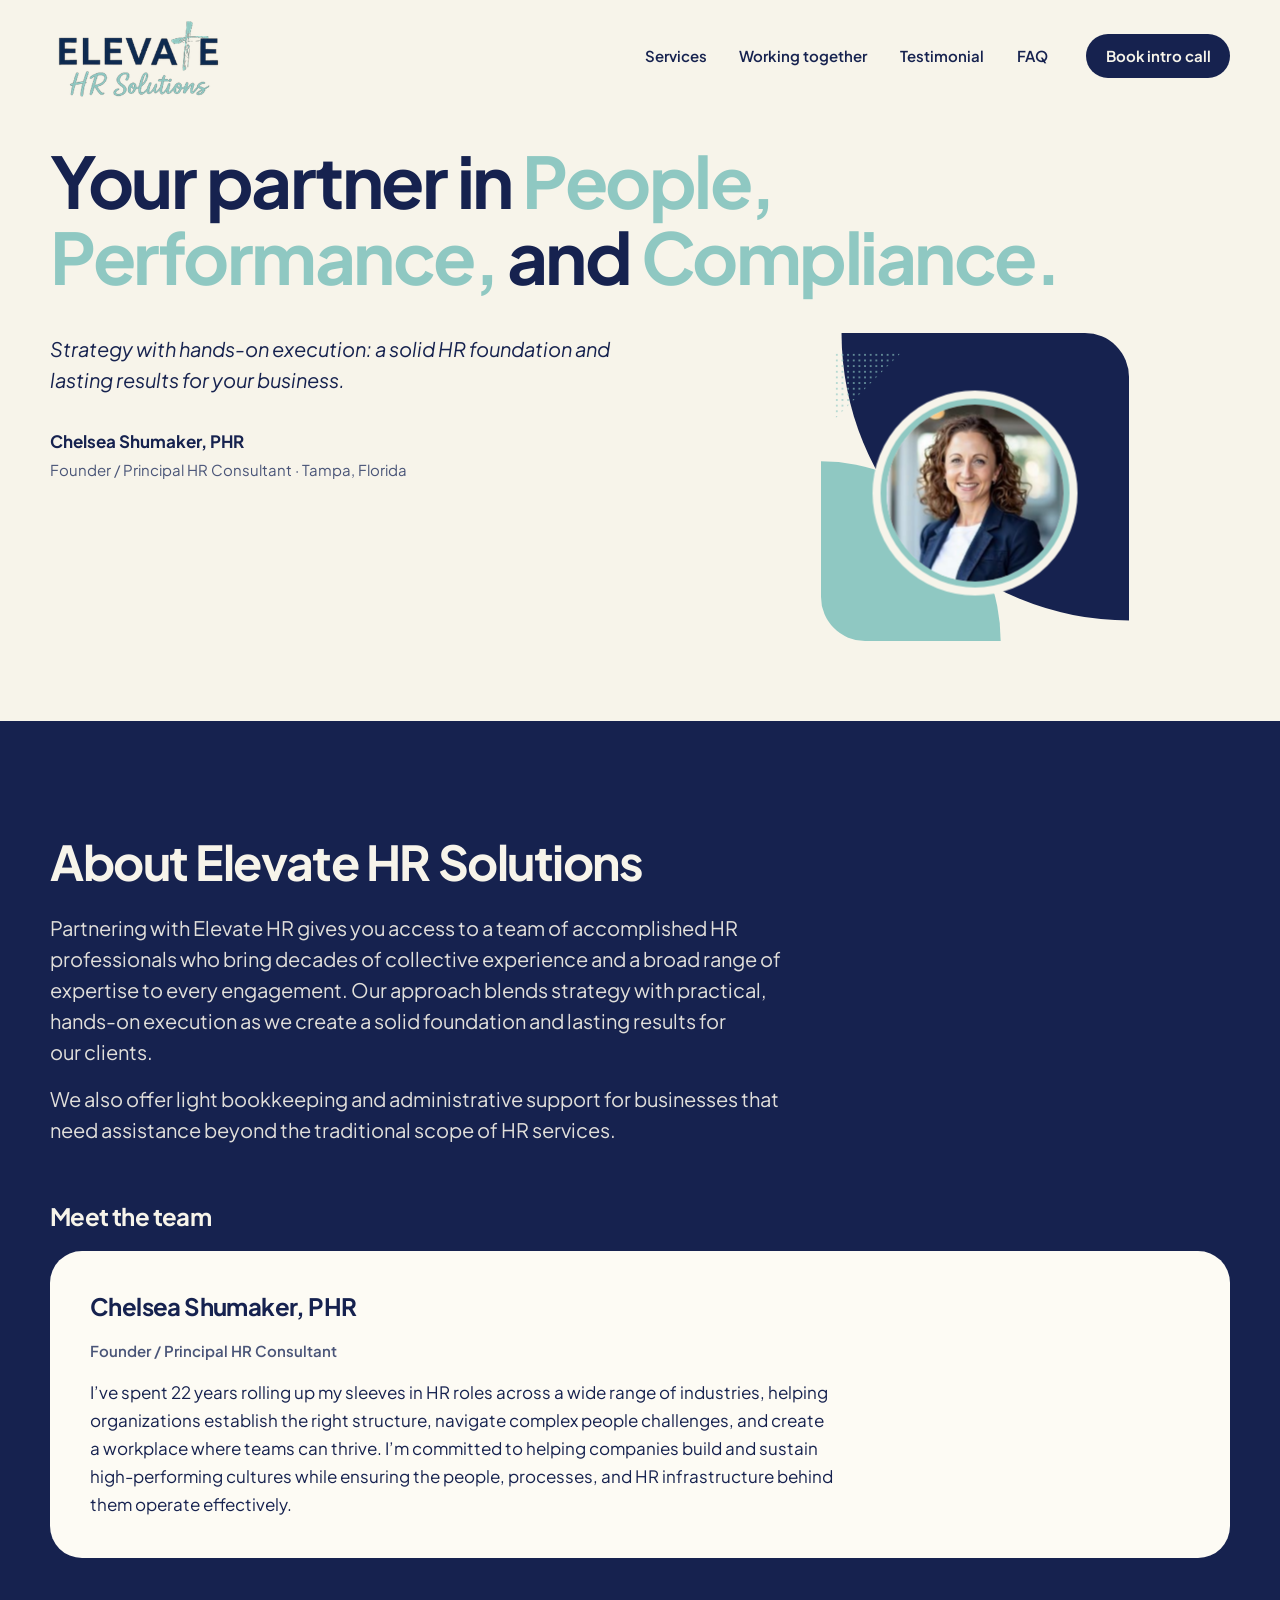
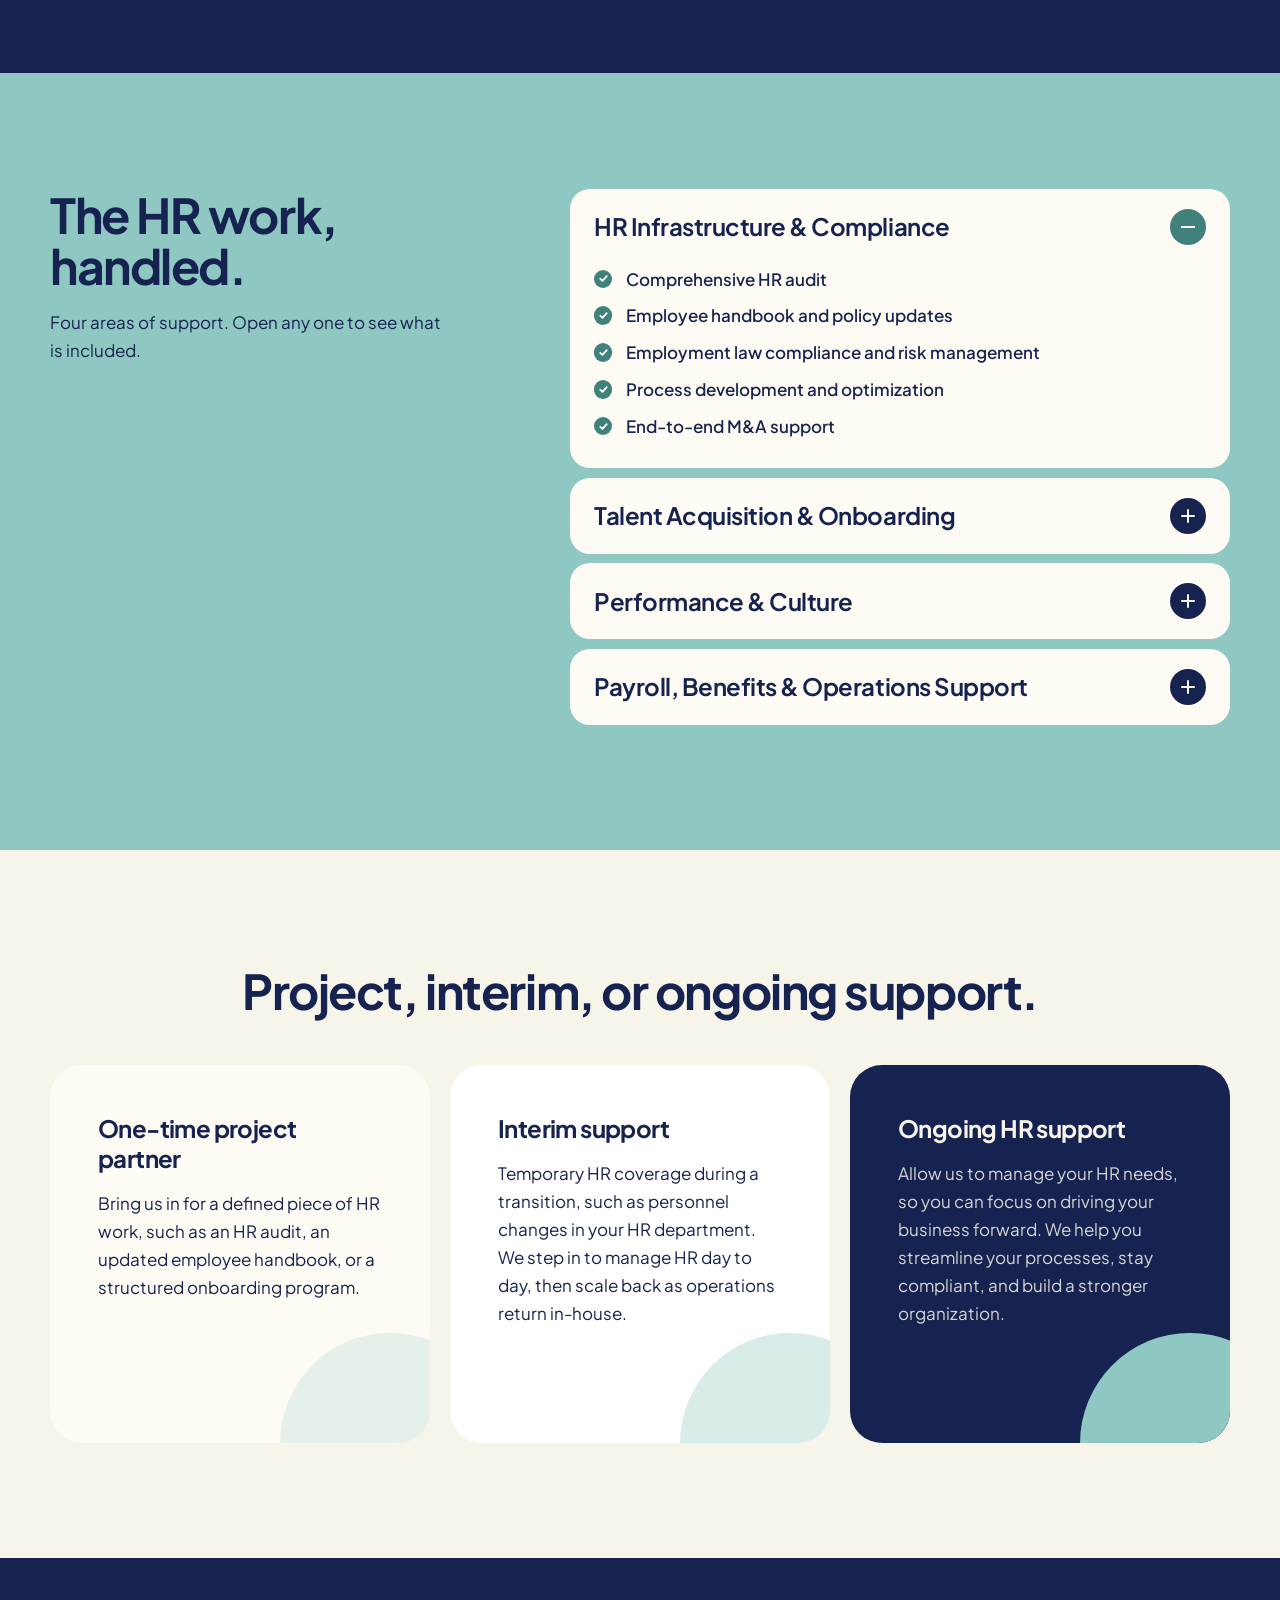
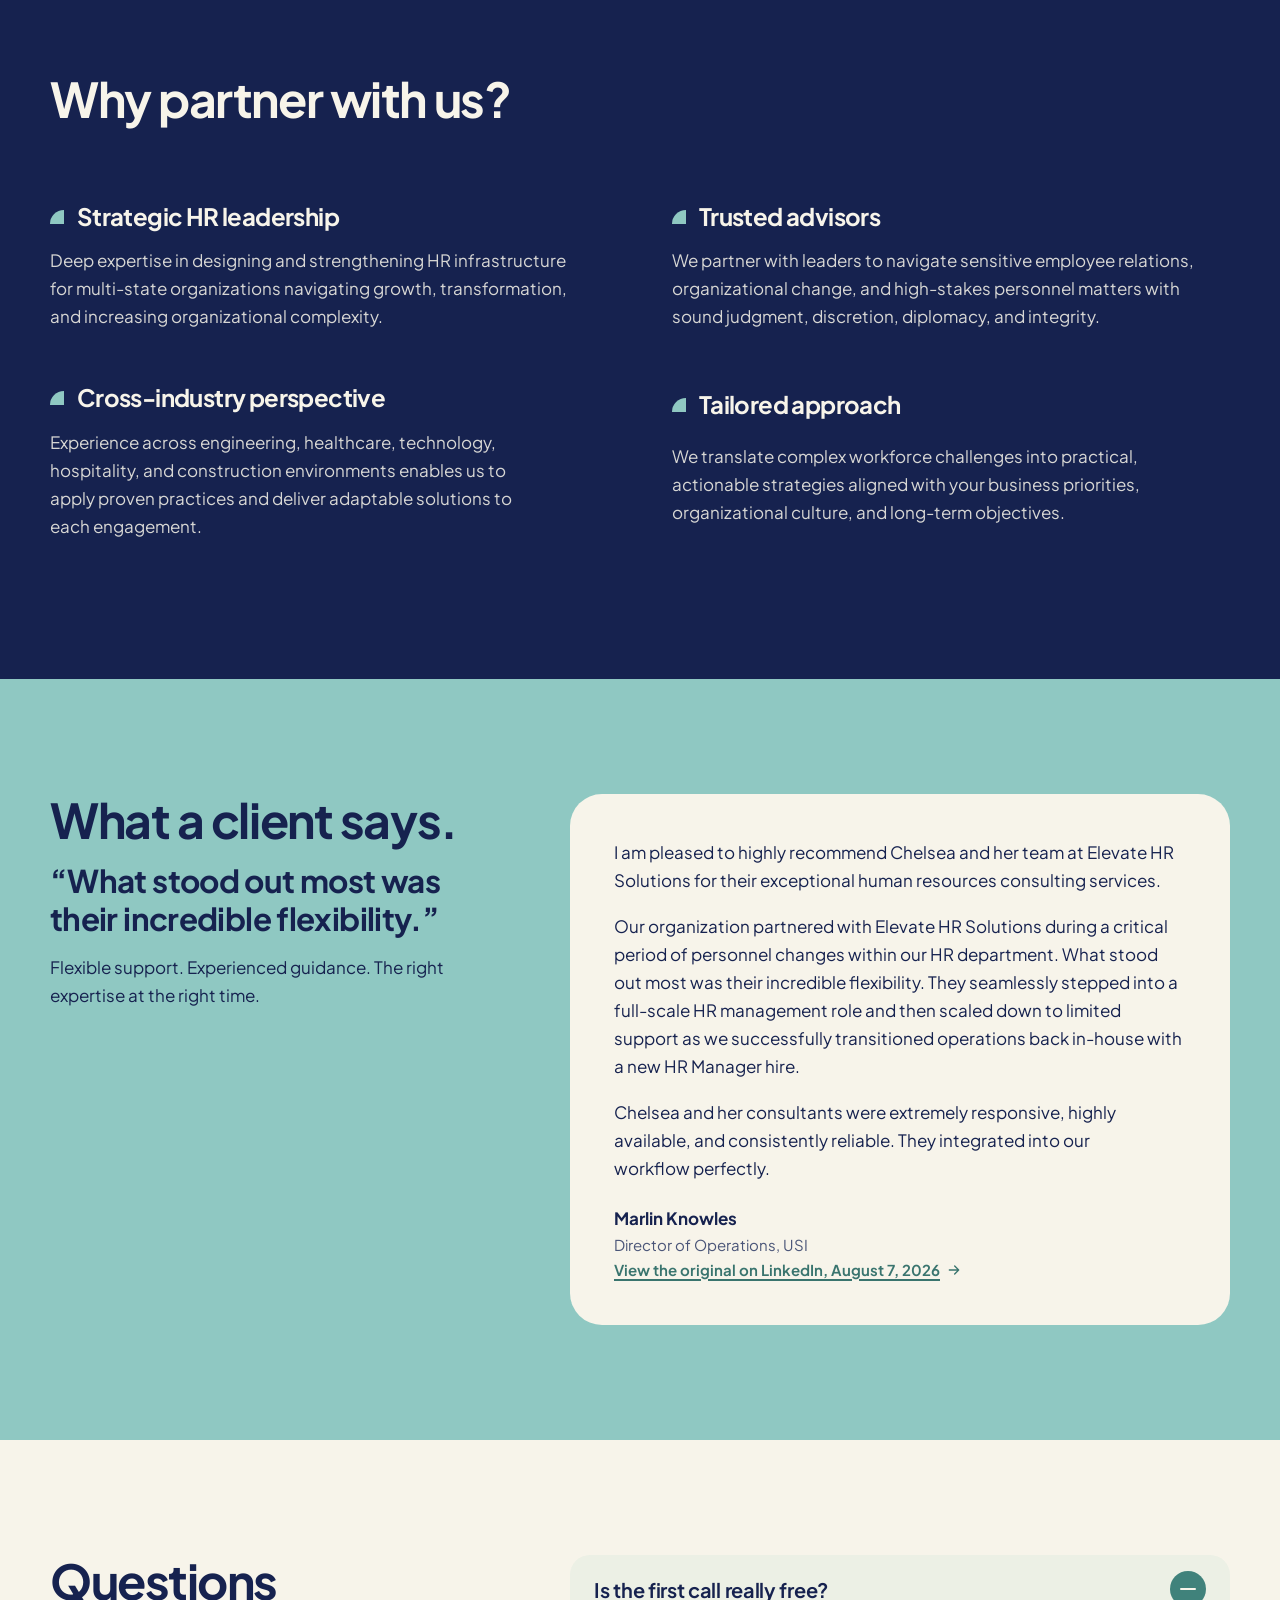
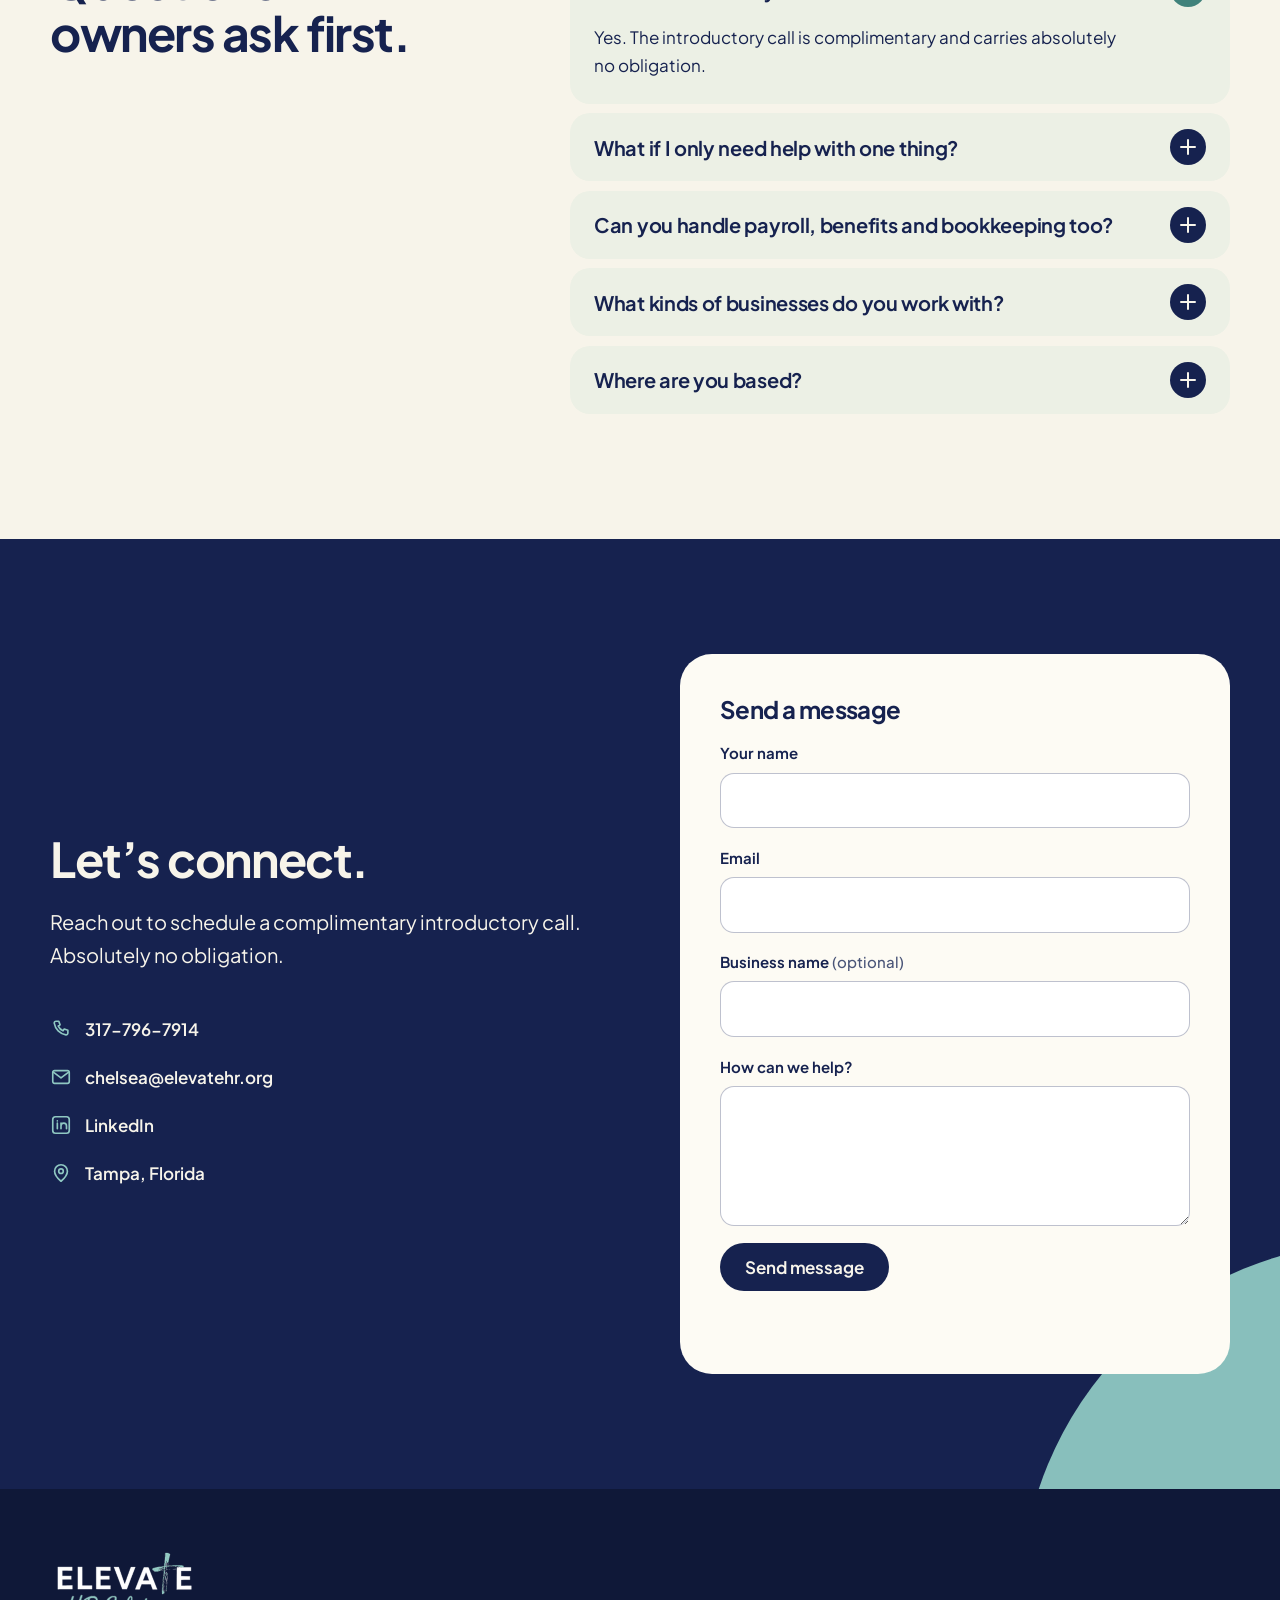
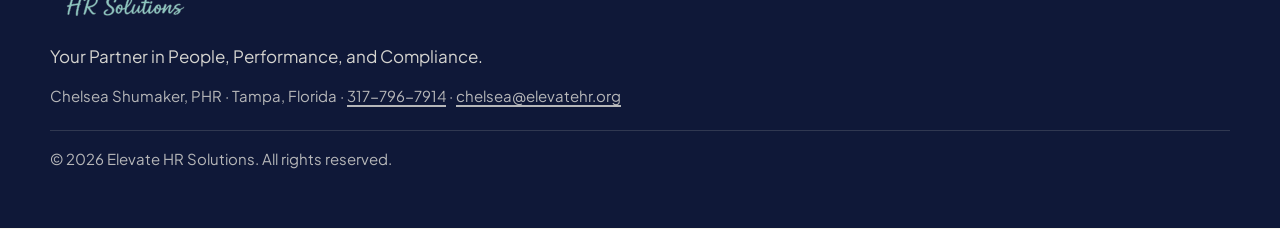
==== index.html @ c93806bd "Section backgrounds follow cream, navy, logo green; Testimonial link back in menu Co-Authored-By: Cl" ====
<!doctype html>
<html lang="en">
<head>
<meta charset="utf-8">
<meta name="viewport" content="width=device-width, initial-scale=1, viewport-fit=cover">
<title>Elevate HR Solutions | HR Consulting in Tampa, Florida</title>
<meta name="description" content="Elevate HR Solutions is the HR consultancy founded by Chelsea Shumaker, PHR: HR compliance, hiring and onboarding, performance and culture, and payroll and benefits support. Book a free intro call.">
<meta name="robots" content="noindex, nofollow">
<meta name="theme-color" content="#F7F4EA">
<link rel="canonical" href="https://tehchaoz.github.io/elevate-hr-solutions/">
<meta property="og:type" content="website">
<meta property="og:url" content="https://tehchaoz.github.io/elevate-hr-solutions/">
<meta property="og:site_name" content="Elevate HR Solutions">
<meta property="og:title" content="Elevate HR Solutions | Your Partner in People, Performance, and Compliance">
<meta property="og:description" content="Hands-on HR consulting from Chelsea Shumaker, PHR, and the Elevate HR team. Book a free, no-obligation intro call.">
<meta property="og:image" content="https://tehchaoz.github.io/elevate-hr-solutions/assets/og-image.png">
<meta name="twitter:card" content="summary_large_image">
<meta name="twitter:title" content="Elevate HR Solutions | Your Partner in People, Performance, and Compliance">
<meta name="twitter:description" content="Hands-on HR consulting from Chelsea Shumaker, PHR, and the Elevate HR team. Book a free, no-obligation intro call.">
<meta name="twitter:image" content="https://tehchaoz.github.io/elevate-hr-solutions/assets/og-image.png">
<link rel="icon" href="assets/favicon.svg" type="image/svg+xml">
<link rel="icon" href="assets/icon-192.png" type="image/png" sizes="192x192">
<link rel="apple-touch-icon" href="assets/apple-touch-icon.png">
<link rel="preload" href="assets/fonts/plus-jakarta-sans.woff2" as="font" type="font/woff2" crossorigin>
<link rel="preload" href="assets/fonts/plus-jakarta-sans-italic.woff2" as="font" type="font/woff2" crossorigin>
<script>document.documentElement.classList.add("js")</script>
<link rel="stylesheet" href="css/styles.css">
<noscript><style>.svc-panel{grid-template-rows:1fr}.svc-inner{opacity:1;padding-bottom:1.75rem}.svc button i{display:none}</style></noscript>
<script type="application/ld+json">
{
  "@context": "https://schema.org",
  "@type": "ProfessionalService",
  "name": "Elevate HR Solutions",
  "description": "HR consulting: HR infrastructure and compliance, talent acquisition and onboarding, performance and culture, and payroll, benefits and operations support.",
  "url": "https://tehchaoz.github.io/elevate-hr-solutions/",
  "telephone": "+1-317-796-7914",
  "email": "chelsea@elevatehr.org",
  "image": "https://tehchaoz.github.io/elevate-hr-solutions/assets/chelsea-headshot.jpg",
  "address": { "@type": "PostalAddress", "addressLocality": "Tampa", "addressRegion": "FL", "addressCountry": "US" },
  "founder": { "@type": "Person", "name": "Chelsea Shumaker", "jobTitle": "Founder / Principal HR Consultant", "honorificSuffix": "PHR" },
  "sameAs": ["https://www.linkedin.com/company/elevate-hrsolutions"]
}
</script>
</head>
<body>
<a class="skip" href="#main">Skip to content</a>

<header class="nav" id="nav">
  <div class="nav-inner">
    <a class="nav-logo" href="#top" aria-label="Elevate HR Solutions, home">
      <img src="assets/logo.png" width="300" height="148" alt="Elevate HR Solutions">
    </a>
    <nav class="nav-links" aria-label="Primary">
      <a href="#services">Services</a>
      <a href="#working-together">Working together</a>
      <a href="#testimonial">Testimonial</a>
      <a href="#faq">FAQ</a>
    </nav>
    <div class="nav-actions">
      <a class="btn btn-small" href="#contact" data-book>Book intro call</a>
      <button class="nav-toggle" id="navToggle" aria-expanded="false" aria-controls="navSheet" aria-label="Menu">
        <span></span><span></span>
      </button>
    </div>
  </div>
  <div class="nav-sheet" id="navSheet" hidden>
    <a href="#services">Services</a>
    <a href="#working-together">Working together</a>
    <a href="#testimonial">Testimonial</a>
    <a href="#faq">FAQ</a>
    <a href="#contact" data-book>Book intro call</a>
  </div>
</header>

<main id="main">

<!-- HERO -->
<section class="hero" id="top" data-sec="hero">
  <div class="wrap hero-grid">
    <h1 class="h-display">
      <span class="line"><span class="w">Your</span> <span class="w">partner</span> <span class="w">in</span> <span class="w tl">People,</span></span>
      <span class="line"><span class="w tl">Performance,</span> <span class="w">and</span> <span class="w tl">Compliance.</span></span>
    </h1>

    <div class="hero-copy">
      <p class="lede">Strategy with hands-on execution: a solid HR foundation and lasting results for your business.</p>
      <p class="hero-sig">
        <strong>Chelsea Shumaker, PHR</strong>
        <span>Founder / Principal HR Consultant · Tampa, Florida</span>
      </p>
    </div>

    <div class="hero-visual">
      <svg class="shape shape-navy" viewBox="0 0 600 600" aria-hidden="true"><path d="M600 0v560A560 560 0 0 1 40 0Z"/></svg>
      <svg class="shape shape-teal" viewBox="0 0 600 600" aria-hidden="true"><path d="M0 600V250a350 350 0 0 1 350 350Z"/></svg>
      <svg class="shape shape-dots" viewBox="0 0 120 120" aria-hidden="true">
        <defs><pattern id="dp" width="10" height="10" patternUnits="userSpaceOnUse"><circle cx="5" cy="5" r="1.6"/></pattern></defs>
        <path d="M0 0h120L0 120Z" fill="url(#dp)"/>
      </svg>
      <div class="portrait">
        <img src="assets/chelsea-headshot.jpg" width="281" height="281" alt="Portrait of Chelsea Shumaker, founder of Elevate HR Solutions" fetchpriority="high">
      </div>
    </div>
  </div>
</section>

<!-- ABOUT US -->
<section class="section section-navy" id="about" aria-labelledby="about-h" data-sec="about-intro">
  <div class="wrap">
    <h2 class="h-section" id="about-h" data-reveal>About Elevate HR Solutions</h2>
    <div class="about-intro" data-reveal>
      <p>Partnering with Elevate HR gives you access to a team of accomplished HR professionals who bring decades of collective experience and a broad range of expertise to every engagement. Our approach blends strategy with practical, hands-on execution as we create a solid foundation and lasting results for our clients.</p>
      <p>We also offer light bookkeeping and administrative support for businesses that need assistance beyond the traditional scope of HR services.</p>
    </div>
    <h3 class="about-team-h" data-reveal>Meet the team</h3>
    <div class="team" data-reveal>
      <article class="member member-lead">
        <div class="member-body">
          <h3>Chelsea Shumaker, PHR</h3>
          <p class="member-role">Founder / Principal HR Consultant</p>
          <p>I&rsquo;ve spent 22 years rolling up my sleeves in HR roles across a wide range of industries, helping organizations establish the right structure, navigate complex people challenges, and create a workplace where teams can thrive. I&rsquo;m committed to helping companies build and sustain high-performing cultures while ensuring the people, processes, and HR infrastructure behind them operate effectively.</p>
        </div>
      </article>
    </div>
  </div>
</section>

<!-- SERVICES -->
<section class="section section-green" id="services" data-sec="services">
  <div class="wrap split">
    <div class="split-head" data-reveal>
      <h2 class="h-section">The HR work, handled.</h2>
      <p class="muted">Four areas of support. Open any one to see what is included.</p>
    </div>
    <div class="svc-list" data-reveal>
      <div class="svc is-open">
        <h3><button type="button" aria-expanded="true" aria-controls="svc1" id="svc1-btn"><span>HR Infrastructure &amp; Compliance</span><i aria-hidden="true"></i></button></h3>
        <div class="svc-panel" id="svc1" role="region" aria-labelledby="svc1-btn"><div class="svc-inner">
          <ul class="checks">
            <li>Comprehensive HR audit</li>
            <li>Employee handbook and policy updates</li>
            <li>Employment law compliance and risk management</li>
            <li>Process development and optimization</li>
            <li>End-to-end M&amp;A support</li>
          </ul>
        </div></div>
      </div>
      <div class="svc">
        <h3><button type="button" aria-expanded="false" aria-controls="svc2" id="svc2-btn"><span>Talent Acquisition &amp; Onboarding</span><i aria-hidden="true"></i></button></h3>
        <div class="svc-panel" id="svc2" role="region" aria-labelledby="svc2-btn"><div class="svc-inner">
          <ul class="checks">
            <li>Customized hiring strategies and recruiting support</li>
            <li>New hire orientation</li>
            <li>Onboarding program development</li>
          </ul>
        </div></div>
      </div>
      <div class="svc">
        <h3><button type="button" aria-expanded="false" aria-controls="svc3" id="svc3-btn"><span>Performance &amp; Culture</span><i aria-hidden="true"></i></button></h3>
        <div class="svc-panel" id="svc3" role="region" aria-labelledby="svc3-btn"><div class="svc-inner">
          <ul class="checks">
            <li>Employee engagement and retention strategies</li>
            <li>Team-building initiatives</li>
            <li>Behavioral assessments</li>
            <li>Performance management systems</li>
            <li>Coaching and leadership development</li>
            <li>Workforce planning and organizational design</li>
            <li>Customized training programs</li>
          </ul>
        </div></div>
      </div>
      <div class="svc">
        <h3><button type="button" aria-expanded="false" aria-controls="svc4" id="svc4-btn"><span>Payroll, Benefits &amp; Operations Support</span><i aria-hidden="true"></i></button></h3>
        <div class="svc-panel" id="svc4" role="region" aria-labelledby="svc4-btn"><div class="svc-inner">
          <ul class="checks">
            <li>Payroll and benefits administration</li>
            <li>Total compensation strategies</li>
            <li>Bookkeeping and administrative support</li>
          </ul>
        </div></div>
      </div>
    </div>
  </div>
</section>

<!-- WORKING TOGETHER -->
<section class="section" id="working-together" data-sec="working">
  <div class="wrap">
    <h2 class="h-section center" data-reveal>Project, interim, or ongoing support.</h2>
    <div class="modes">
      <article class="mode mode-project" data-reveal>
        <h3>One-time project partner</h3>
        <p>Bring us in for a defined piece of HR work, such as an HR audit, an updated employee handbook, or a structured onboarding program.</p>
      </article>
      <article class="mode mode-interim" data-reveal>
        <h3>Interim support</h3>
        <p>Temporary HR coverage during a transition, such as personnel changes in your HR department. We step in to manage HR day to day, then scale back as operations return in-house.</p>
      </article>
      <article class="mode mode-ongoing" data-reveal>
        <h3>Ongoing HR support</h3>
        <p>Allow us to manage your HR needs, so you can focus on driving your business forward. We help you streamline your processes, stay compliant, and build a stronger organization.</p>
      </article>
    </div>
  </div>
</section>

<!-- WHY -->
<section class="section section-navy" id="why" data-sec="why">
  <div class="wrap">
    <h2 class="h-section" data-reveal>Why partner with us?</h2>
    <dl class="why">
      <div data-reveal>
        <dt>Strategic HR leadership</dt>
        <dd>Deep expertise in designing and strengthening HR infrastructure for multi-state organizations navigating growth, transformation, and increasing organizational complexity.</dd>
      </div>
      <div data-reveal>
        <dt>Trusted advisors</dt>
        <dd>We partner with leaders to navigate sensitive employee relations, organizational change, and high-stakes personnel matters with sound judgment, discretion, diplomacy, and integrity.</dd>
      </div>
      <div data-reveal>
        <dt>Cross-industry perspective</dt>
        <dd>Experience across engineering, healthcare, technology, hospitality, and construction environments enables us to apply proven practices and deliver adaptable solutions to each engagement.</dd>
      </div>
      <div data-reveal>
        <dt>Tailored approach</dt>
        <dd>We translate complex workforce challenges into practical, actionable strategies aligned with your business priorities, organizational culture, and long-term objectives.</dd>
      </div>
    </dl>
  </div>
</section>

<!-- CLIENT TESTIMONIAL -->
<section class="section section-green testimonial" id="testimonial" aria-labelledby="testi-h" data-sec="testimonial">
  <div class="wrap split">
    <div class="split-head" data-reveal>
      <h2 class="h-section" id="testi-h">What a client says.</h2>
      <p class="pull" id="testi-pull">&ldquo;What stood out most was their incredible flexibility.&rdquo;</p>
      <p class="muted">Flexible support. Experienced guidance. The right expertise at the right time.</p>
    </div>
    <div class="testi-list" data-reveal>
    <figure class="testi">
      <blockquote>
        <p>I am pleased to highly recommend Chelsea and her team at Elevate HR Solutions for their exceptional human resources consulting services.</p>
        <p>Our organization partnered with Elevate HR Solutions during a critical period of personnel changes within our HR department. What stood out most was their incredible flexibility. They seamlessly stepped into a full-scale HR management role and then scaled down to limited support as we successfully transitioned operations back in-house with a new HR Manager hire.</p>
        <p>Chelsea and her consultants were extremely responsive, highly available, and consistently reliable. They integrated into our workflow perfectly.</p>
      </blockquote>
      <figcaption>
        <strong>Marlin Knowles</strong>
        <span>Director of Operations, USI</span>
        <a class="testi-link" href="https://www.linkedin.com/posts/elevate-hrsolutions_elevatehrsolutions-hrconsulting-fractionalhr-activity-7496007592385748992-28cl" target="_blank" rel="noopener">View the original on LinkedIn, August 7, 2026 <svg aria-hidden="true" viewBox="0 0 24 24"><path d="M5 12h14m-6-6 6 6-6 6"/></svg><span class="visually-hidden"> (opens in a new tab)</span></a>
      </figcaption>
    </figure>
    </div>
  </div>
</section>

<!-- FAQ -->
<section class="section" id="faq" data-sec="faq">
  <div class="wrap split">
    <div class="split-head" data-reveal>
      <h2 class="h-section">Questions owners ask first.</h2>
    </div>
    <div class="faq" data-reveal>
      <details name="faq" open>
        <summary>Is the first call really free?</summary>
        <p>Yes. The introductory call is complimentary and carries absolutely no obligation.</p>
      </details>
      <details name="faq">
        <summary>What if I only need help with one thing?</summary>
        <p>That works. We can step in as a one-time project partner, such as an HR audit or a handbook update, or stay on as ongoing HR support.</p>
      </details>
      <details name="faq">
        <summary>Can you handle payroll, benefits and bookkeeping too?</summary>
        <p>Yes. Alongside HR, we offer payroll and benefits administration, total compensation strategies, and light bookkeeping and administrative support.</p>
      </details>
      <details name="faq">
        <summary>What kinds of businesses do you work with?</summary>
        <p>Our experience spans engineering, healthcare, hospitality, technology and construction, including multi-state organizations navigating growth, transformation, and increasing organizational complexity.</p>
      </details>
      <details name="faq">
        <summary>Where are you based?</summary>
        <p>Tampa, Florida. You can reach us at 317-796-7914 or chelsea@elevatehr.org.</p>
      </details>
    </div>
  </div>
</section>

<!-- CONTACT -->
<section class="contact" id="contact" data-sec="contact">
  <svg class="contact-curve" viewBox="0 0 600 600" aria-hidden="true"><path d="M600 600V250A350 350 0 0 0 250 600Z"/></svg>
  <div class="wrap contact-grid">
    <div class="contact-copy" data-reveal>
      <h2 class="h-section on-dark">Let&rsquo;s connect.</h2>
      <p class="on-dark-muted">Reach out to schedule a complimentary introductory call. Absolutely no obligation.</p>
      <ul class="contact-list">
        <li><a href="tel:+13177967914"><svg aria-hidden="true" viewBox="0 0 24 24"><path d="M6.6 3.5h3l1.4 4-2 1.3a11 11 0 0 0 5.2 5.2l1.3-2 4 1.4v3a2 2 0 0 1-2.2 2A15.5 15.5 0 0 1 4.6 5.7a2 2 0 0 1 2-2.2Z"/></svg>317-796-7914</a></li>
        <li><a href="mailto:chelsea@elevatehr.org"><svg aria-hidden="true" viewBox="0 0 24 24"><rect x="3" y="5" width="18" height="14" rx="2"/><path d="m4 7 8 6 8-6"/></svg>chelsea@elevatehr.org</a></li>
        <li><a href="https://www.linkedin.com/company/elevate-hrsolutions" target="_blank" rel="noopener"><svg aria-hidden="true" viewBox="0 0 24 24"><rect x="3" y="3" width="18" height="18" rx="3"/><path d="M8 10v6M8 7.5v.01M12 16v-6m0 3a3 3 0 0 1 6 0v3"/></svg>LinkedIn</a></li>
        <li><span class="loc"><svg aria-hidden="true" viewBox="0 0 24 24"><path d="M12 21s7-6 7-11a7 7 0 1 0-14 0c0 5 7 11 7 11Z"/><circle cx="12" cy="10" r="2.5"/></svg>Tampa, Florida</span></li>
      </ul>
    </div>

    <form class="form" id="contact-form" data-reveal>
      <h3>Send a message</h3>
      <div class="field">
        <label for="f-name">Your name</label>
        <input id="f-name" name="name" type="text" autocomplete="name" required pattern=".*\S.*" data-error="err-name">
        <div class="err" id="err-name"><span role="img" aria-label="Error">&#9888;</span> Please enter your name.</div>
      </div>
      <div class="field">
        <label for="f-email">Email</label>
        <input id="f-email" name="email" type="email" autocomplete="email" required pattern="[^\s@]+@[^\s@]+\.[^\s@]+" data-error="err-email">
        <div class="err" id="err-email"><span role="img" aria-label="Error">&#9888;</span> Please enter an email like name@company.com.</div>
      </div>
      <div class="field">
        <label for="f-company">Business name <small>(optional)</small></label>
        <input id="f-company" name="company" type="text" autocomplete="organization">
      </div>
      <div class="field">
        <label for="f-msg">How can we help?</label>
        <textarea id="f-msg" name="message" rows="4" required data-error="err-msg"></textarea>
        <div class="err" id="err-msg"><span role="img" aria-label="Error">&#9888;</span> Please tell us how we can help.</div>
      </div>
      <button class="btn btn-primary" type="submit">Send message</button>
      <p class="form-status" id="formStatus" role="status" aria-live="polite"></p>
    </form>
  </div>
</section>

</main>

<footer class="footer" data-sec="footer">
  <div class="wrap footer-grid">
    <img src="assets/logo-light.png" width="300" height="148" alt="Elevate HR Solutions" class="footer-logo" loading="lazy">
    <p>Your Partner in People, Performance, and Compliance.</p>
    <p class="footer-meta">Chelsea Shumaker, PHR · Tampa, Florida · <a href="tel:+13177967914">317-796-7914</a> · <a href="mailto:chelsea@elevatehr.org">chelsea@elevatehr.org</a></p>
    <div class="footer-bottom">
      <p class="footer-meta">&copy; <span id="yr">2026</span> Elevate HR Solutions. All rights reserved.</p>
    </div>
  </div>
</footer>

<script src="js/main.js"></script>
</body>
</html>
---- css/styles.css ----
/* Elevate HR Solutions — styles
   Direction pinned from the client's business card: cream ground, deep navy, green-teal,
   navy quarter-discs, teal sweeps, dotted triangles, geometric sans. */

@font-face {
  font-family: "Plus Jakarta Sans";
  src: url("../assets/fonts/plus-jakarta-sans.woff2") format("woff2");
  font-weight: 200 800;
  font-style: normal;
  font-display: swap;
}
@font-face {
  font-family: "Plus Jakarta Sans";
  src: url("../assets/fonts/plus-jakarta-sans-italic.woff2") format("woff2");
  font-weight: 200 800;
  font-style: italic;
  font-display: swap;
}

:root {
  --cream: #f7f4ea;
  --paper: #fdfbf4;
  --tint: #ecf0e5;
  --mint: #d6ece9;             /* light tint of the logo green, for alternating sections */
  --navy: #16224f;
  --navy-rgb: 22 34 79;
  --navy-2: #1f2e66;
  --navy-deep: #0f1838;
  --teal: #8fc8c2;             /* the logo green, used for fills and shapes */
  --teal-strong: #40827b;      /* large text on cream, >=3:1 */
  --teal-ink: #39746e;         /* small text on cream, >=4.5:1 */
  --teal-light: #8fc8c2;       /* text and fills on navy */
  --ink: var(--navy);
  --muted: #4a5578;
  --line: rgb(var(--navy-rgb) / 0.14);
  --danger: #a8281f;

  --ease-out: cubic-bezier(0.16, 1, 0.3, 1);

  /* Type scale: display, h2, h3, lead, body, small */
  --t-display: clamp(1.9rem, 0.2rem + 5.3vw, 4.9rem);
  --t-h2: clamp(1.9rem, 1.1rem + 2.4vw, 3rem);
  --t-h3: clamp(1.3rem, 1.1rem + 0.7vw, 1.5rem);
  --t-lead: 1.25rem;
  --t-body: 1.0625rem;
  --t-small: 0.9375rem;

  --r-lg: 32px;
  --r-md: 20px;
  --wrap: 1180px;
  --gutter: clamp(1.25rem, 4vw, 2.5rem);
}

*, *::before, *::after { box-sizing: border-box; }
html {
  scroll-padding-top: 112px;
  -webkit-text-size-adjust: 100%;
  scrollbar-color: var(--teal) var(--cream);
  scrollbar-width: thin;
}
@media (prefers-reduced-motion: no-preference) { html { scroll-behavior: smooth; } }

body {
  margin: 0;
  background: var(--cream);
  color: var(--ink);
  font-family: "Plus Jakarta Sans", system-ui, -apple-system, "Segoe UI", sans-serif;
  font-size: var(--t-body);
  line-height: 1.65;
  letter-spacing: 0;
  font-optical-sizing: auto;
  text-rendering: optimizeLegibility;
  caret-color: var(--teal-strong);
  -webkit-font-smoothing: antialiased;
}
::selection { background: var(--teal-light); color: var(--navy-deep); }
img, svg { display: block; max-width: 100%; }
h1, h2, h3, p, dl, dd, ul { margin: 0; }
ul { padding: 0; list-style: none; }
a { color: inherit; text-underline-offset: 0.2em; text-decoration-thickness: 1.5px; }
:focus-visible { outline: 3px solid var(--teal-strong); outline-offset: 3px; border-radius: 6px; }

.wrap { width: min(100% - 2 * var(--gutter), var(--wrap)); margin-inline: auto; }
.skip { position: absolute; left: 1rem; top: -4rem; background: var(--navy); color: var(--cream); padding: 0.7rem 1rem; border-radius: 10px; z-index: 100; transition: top 0.2s; }
.skip:focus { top: 1rem; }
.muted { color: var(--ink); }
.center { text-align: center; margin-inline: auto; }

/* Type */
.h-display {
  font-size: var(--t-display);
  line-height: 1.03;
  letter-spacing: -0.035em;
  font-weight: 700;
  text-wrap: balance;
}
.h-section {
  font-size: var(--t-h2);
  line-height: 1.08;
  letter-spacing: -0.03em;
  font-weight: 700;
  text-wrap: balance;
  max-width: 20ch;
}
.h-section.center { max-width: 24ch; }
.tl { color: var(--teal); } /* the logo green, as the client asked; large display text only */
h3 { letter-spacing: -0.015em; line-height: 1.25; }
.lede { font-size: var(--t-lead); line-height: 1.55; color: var(--ink); max-width: 38ch; font-style: italic; }

/* Buttons */
.btn {
  display: inline-flex; align-items: center; justify-content: center; gap: 0.6rem;
  min-height: 48px; padding: 0.8rem 1.5rem;
  border-radius: 999px; border: 1.5px solid transparent;
  font: inherit; font-weight: 650; font-size: var(--t-body); line-height: 1.2; letter-spacing: -0.005em;
  text-decoration: none; cursor: pointer; white-space: nowrap;
  transition: transform 0.35s var(--ease-out), background-color 0.2s, color 0.2s, border-color 0.2s;
  -webkit-tap-highlight-color: transparent;
}
.btn svg { width: 20px; height: 20px; fill: none; stroke: currentColor; stroke-width: 2; stroke-linecap: round; stroke-linejoin: round; transition: transform 0.4s var(--ease-out); }
.btn:hover svg { transform: translateX(4px); }
.btn:active { transform: scale(0.97); transition-duration: 0.1s; }
.btn-primary { background: var(--navy); color: var(--cream); }
.btn-primary:hover { background: var(--navy-2); transform: translateY(-2px); }
.btn-primary:active { transform: scale(0.97); }
.btn-ghost { border-color: var(--navy); color: var(--navy); background: transparent; }
.btn-ghost:hover { background: var(--navy); color: var(--cream); }
.btn-teal { background: var(--teal-light); color: var(--navy-deep); }
.btn-teal:hover { background: #a6e4d2; transform: translateY(-2px); }
.btn-small { min-height: 44px; padding: 0.55rem 1.15rem; font-size: var(--t-small); background: var(--navy); color: var(--cream); }
.btn-small:hover { background: var(--navy-2); }

.link-arrow { display: inline-flex; align-items: center; gap: 0.5rem; font-weight: 650; text-decoration: none; min-height: 44px; }
.link-arrow svg { width: 20px; height: 20px; fill: none; stroke: currentColor; stroke-width: 2; stroke-linecap: round; stroke-linejoin: round; transition: transform 0.4s var(--ease-out); }
.link-arrow:hover svg { transform: translateX(5px); }
.link-arrow:hover { text-decoration: underline; }

/* Nav: a flat bar once the page has scrolled */
.nav { position: fixed; inset: 0 0 auto 0; z-index: 50; }
.nav::before {
  content: ""; position: absolute; inset: 0; z-index: -1; pointer-events: none;
  background: var(--cream);
  opacity: 0; transition: opacity 0.4s var(--ease-out);
}
.nav.is-stuck::before { opacity: 1; }
.nav-inner { width: min(100% - 2 * var(--gutter), var(--wrap)); margin-inline: auto; height: 88px; display: flex; align-items: center; gap: 1.5rem; }
.nav-logo { display: block; flex: none; }
.nav-logo img { height: 64px; width: auto; }
@media (min-width: 900px) { .nav-inner { height: 112px; } .nav-logo img { height: 88px; } }
.nav-links { display: none; margin-left: auto; gap: 0.25rem; }
.nav-links a { padding: 0.6rem 0.9rem; font-weight: 600; font-size: var(--t-small); text-decoration: none; border-radius: 999px; transition: background-color 0.2s; }
.nav-links a:hover { background: rgb(var(--navy-rgb) / 0.07); }
.nav-actions { margin-left: auto; display: flex; align-items: center; gap: 0.5rem; }
.nav-toggle { width: 44px; height: 44px; border: 0; background: transparent; border-radius: 12px; display: grid; place-content: center; gap: 6px; cursor: pointer; }
.nav-toggle span { display: block; width: 22px; height: 2px; background: var(--navy); border-radius: 2px; transition: transform 0.4s var(--ease-out); }
.nav-toggle[aria-expanded="true"] span:first-child { transform: translateY(4px) rotate(45deg); }
.nav-toggle[aria-expanded="true"] span:last-child { transform: translateY(-4px) rotate(-45deg); }
.nav-sheet {
  margin: 0 var(--gutter); padding: 0.5rem; border-radius: var(--r-md);
  background: var(--paper);
  box-shadow: 0 24px 50px -20px rgb(var(--navy-rgb) / 0.35); /* taste-skill-ignore: a menu that floats over the page */
  display: grid; transform-origin: top right;
  animation: sheet-in 0.45s var(--ease-out);
}
.nav-sheet.closing { animation: sheet-out 0.3s var(--ease-out) forwards; pointer-events: none; }
.nav-sheet[hidden] { display: none; }
.nav-sheet a { padding: 0.95rem 1rem; font-weight: 650; text-decoration: none; border-radius: 12px; min-height: 48px; }
.nav-sheet a:hover { background: rgb(var(--navy-rgb) / 0.07); }
@keyframes sheet-in { from { opacity: 0; transform: scale(0.96) translateY(-8px); filter: blur(6px); } }
@keyframes sheet-out { to { opacity: 0; transform: scale(0.96) translateY(-8px); filter: blur(6px); } }
@keyframes fade-out { to { opacity: 0; } }
@media (min-width: 900px) {
  .nav-links { display: flex; }
  .nav-actions { margin-left: 0; }
  .nav-toggle, .nav-sheet { display: none !important; }
}
@media (max-width: 899px) { .nav-actions .btn-small { display: none; } }
@media (min-width: 640px) and (max-width: 899px) { .nav-actions .btn-small { display: inline-flex; } }

/* Hero */
.hero { padding: 7.25rem 0 3.5rem; overflow: clip; }
.hero-grid { display: grid; gap: 2.5rem; align-items: center; }
.hero-copy { display: grid; gap: 1.5rem; justify-items: start; }
.hero-grid > .h-display { text-wrap: pretty; }
.line { display: block; overflow: hidden; padding: 0.04em 0.1em 0.14em 0; margin: -0.04em -0.1em -0.14em 0; }
.w { display: inline-block; }
.cta-row { display: flex; flex-wrap: wrap; gap: 0.75rem; margin-top: 0.5rem; }
.hero-sig { display: grid; gap: 0.15rem; font-size: var(--t-small); color: var(--muted); margin-top: 0.5rem; }
.hero-sig strong { color: var(--navy); font-weight: 700; font-size: var(--t-body); }

.hero-visual { position: relative; width: min(100%, 308px); aspect-ratio: 1; margin-inline: auto; }
.shape { position: absolute; }
.shape-navy { inset: 0; width: 100%; height: 100%; fill: var(--navy); border-radius: 0 44px 0 0; }
.shape-teal { inset: 0; width: 100%; height: 100%; fill: var(--teal); border-radius: 0 0 0 44px; }
.shape-dots { left: 4%; top: 6%; width: 22%; fill: var(--teal); opacity: 0.85; }
.portrait {
  position: absolute; left: 50%; top: 52%; width: 62%; aspect-ratio: 1; translate: -50% -50%;
  border-radius: 50%; border: 7px solid var(--teal); outline: 8px solid var(--cream); outline-offset: -1px;
  overflow: hidden; background: var(--cream);
}
.portrait img { width: 100%; height: 100%; object-fit: cover; object-position: 50% 28%; }
@media (min-width: 900px) {
  .hero { padding: 9rem 0 5rem; }
  .hero-grid { grid-template-columns: 1.1fr 0.9fr; column-gap: 3rem; row-gap: 2.5rem; align-items: center; }
  .hero-grid > .h-display { grid-column: 1 / -1; }
  .hero-copy { align-self: start; }
}

/* Hero load sequence: the one authored moment */
@media (prefers-reduced-motion: no-preference) {
  .w { animation: rise 0.8s var(--ease-out) both; animation-delay: calc(var(--d, 0) * 50ms); }
  .lede, .cta-row, .hero-sig { animation: fade-up 0.9s var(--ease-out) both; }
  .lede { animation-delay: 0.45s; } .cta-row { animation-delay: 0.55s; } .hero-sig { animation-delay: 0.65s; }
  .shape-navy { animation: sweep-navy 1.2s var(--ease-out) 0.05s both; transform-origin: 100% 0; }
  .shape-teal { animation: sweep-teal 1.2s var(--ease-out) 0.25s both; transform-origin: 0 100%; }
  .shape-dots { animation: fade-in 1.2s ease 0.9s both; }
  .portrait { animation: portrait-in 1.1s var(--ease-out) 0.3s both; }
  .hero-visual { --px: 0; --py: 0; }
  .shape-navy, .shape-teal { translate: calc(var(--px) * -10px) calc(var(--py) * -10px); }
  .portrait { transform: translate(calc(var(--px) * 6px), calc(var(--py) * 6px)); }
}
@keyframes rise { from { transform: translateY(105%); } }
@keyframes fade-up { from { opacity: 0; transform: translateY(14px); } }
@keyframes fade-in { from { opacity: 0; } }
@keyframes sweep-navy { from { transform: scale(0.35); opacity: 0; } }
@keyframes sweep-teal { from { transform: scale(0.3); opacity: 0; } }
@keyframes portrait-in { from { opacity: 0; scale: 0.82; filter: blur(8px); } to { opacity: 1; scale: 1; filter: blur(0); } }


/* Sections */
.section { padding: clamp(4rem, 9vw, 7.5rem) 0; }
.section-mint { background: var(--mint); }
.section-navy { background: var(--navy); color: var(--cream); }
.section-navy .h-section { color: var(--cream); }
.section-navy .muted { color: rgba(247, 244, 234, 0.85); }
.split { display: grid; gap: 2.5rem; }
.split-head { display: grid; gap: 1rem; align-content: start; }
@media (min-width: 900px) {
  .split { grid-template-columns: 0.8fr 1.2fr; gap: 5rem; }
  .split-head { position: sticky; top: 7rem; }
}

/* Services accordion */
.svc { background: var(--paper); color: var(--navy); border-radius: var(--r-md); padding: 0 1.5rem; margin-bottom: 0.6rem; }
.svc h3 { font-size: inherit; }
.svc button {
  width: 100%; min-height: 72px; display: flex; align-items: center; justify-content: space-between; gap: 1rem; text-align: left;
  background: none; border: 0; padding: 1.25rem 0; cursor: pointer; color: var(--navy);
  font: inherit; font-size: var(--t-h3); font-weight: 650; letter-spacing: -0.02em; line-height: 1.3;
  transition: color 0.25s, padding-left 0.45s var(--ease-out);
}
.svc button:hover { color: var(--teal-ink); padding-left: 0.5rem; }
.svc button i { flex: none; position: relative; width: 36px; height: 36px; border-radius: 50%; background: var(--navy); transition: transform 0.5s var(--ease-out), background-color 0.25s; }
.svc button i::before, .svc button i::after { content: ""; position: absolute; left: 50%; top: 50%; width: 14px; height: 2px; background: var(--cream); border-radius: 2px; translate: -50% -50%; }
.svc button i::after { transform: rotate(90deg); transition: transform 0.5s var(--ease-out); }
.svc.is-open button i { background: var(--teal-strong); transform: rotate(180deg); }
.svc.is-open button i::after { transform: rotate(0deg); }
.svc-panel { display: grid; grid-template-rows: 0fr; transition: grid-template-rows 0.55s var(--ease-out); }
.svc.is-open .svc-panel { grid-template-rows: 1fr; }
.svc-inner { overflow: hidden; min-height: 0; display: grid; gap: 1rem; padding: 0; opacity: 0; transition: opacity 0.3s ease, padding 0.55s var(--ease-out); }
.svc.is-open .svc-inner { opacity: 1; padding-bottom: 1.75rem; transition: opacity 0.5s ease 0.1s, padding 0.55s var(--ease-out); }
.svc-inner p { color: var(--ink); max-width: 60ch; }
.checks { display: grid; gap: 0.55rem; }
.checks li { position: relative; padding-left: 2rem; font-weight: 550; }
.checks li::before {
  content: ""; position: absolute; left: 0; top: 0.3em; width: 1.15rem; height: 1.15rem; border-radius: 50%; background: var(--teal-strong)
  url("data:image/svg+xml,%3Csvg xmlns='http://www.w3.org/2000/svg' viewBox='0 0 24 24' fill='none' stroke='%23fff' stroke-width='3.2' stroke-linecap='round' stroke-linejoin='round'%3E%3Cpath d='m6 12.5 4 4 8-9'/%3E%3C/svg%3E") center/70% no-repeat;
}

/* Working together */
.modes { display: grid; gap: 1.25rem; margin-top: 3rem; }
.mode { position: relative; overflow: hidden; border-radius: var(--r-lg); padding: clamp(1.75rem, 4vw, 3rem); padding-bottom: 7.25rem; display: grid; gap: 1rem; align-content: start; isolation: isolate; transition: transform 0.6s var(--ease-out); }
.mode h3 { font-size: var(--t-h3); letter-spacing: -0.025em; }
.mode p { max-width: 46ch; }
.mode::after { content: ""; position: absolute; z-index: -1; width: 220px; height: 220px; border-radius: 50%; right: -70px; bottom: -110px; transition: transform 0.8s var(--ease-out); }
.mode:hover { transform: translateY(-4px); }
.mode:hover::after { transform: scale(1.12); }
.mode-project { background: var(--paper); }
.mode-project::after { background: var(--teal); opacity: 0.22; }
.mode-project p { color: var(--ink); }
.mode-project .link-arrow { color: var(--teal-ink); }
.mode-ongoing { background: var(--navy); color: var(--cream); }
.mode-ongoing::after { background: var(--teal-light); opacity: 1; }
.mode-ongoing p { color: rgba(247, 244, 234, 0.86); }
.mode-ongoing .link-arrow { color: var(--teal-light); }
.mode-interim { background: #fff; }
.mode-interim::after { background: var(--teal); opacity: 0.35; }
.mode-interim p { color: var(--ink); }
@media (min-width: 900px) { .modes { grid-template-columns: repeat(3, 1fr); align-items: stretch; } }

/* Why */
.why { display: grid; gap: 0; margin-top: 3rem; }
.why > div { padding: 1.5rem 0; display: grid; gap: 0.6rem; }
.why dt { display: flex; align-items: center; gap: 0.8rem; font-size: var(--t-h3); font-weight: 700; letter-spacing: -0.025em; }
.why dt::before { content: ""; flex: none; width: 14px; height: 14px; background: var(--teal); border-radius: 100% 0 0 0; }
.why dd { color: var(--ink); max-width: 44ch; }
@media (min-width: 800px) { .why { grid-template-columns: 1fr 1fr; column-gap: 4rem; } }

/* About page */
.page-head { padding: clamp(8rem, 14vw, 11rem) 0 clamp(3rem, 7vw, 5rem); }
.page-head .h-section { margin-bottom: 1.5rem; max-width: 22ch; }
.page-lede { color: var(--ink); max-width: 62ch; font-size: var(--t-lead); line-height: 1.55; }
.page-lede + .page-lede { margin-top: 1rem; }
.team { display: grid; gap: 1.25rem; margin-top: 2.5rem; grid-template-columns: repeat(auto-fill, minmax(min(100%, 300px), 1fr)); }
.member { background: var(--paper); color: var(--navy); border-radius: var(--r-lg); padding: clamp(1.5rem, 4vw, 2.5rem); display: grid; gap: 1.25rem; align-content: start; }
.member-photo { width: 168px; aspect-ratio: 1; border-radius: 50%; overflow: hidden; border: 6px solid var(--teal); }
.member-photo img { width: 100%; height: 100%; object-fit: cover; object-position: 50% 28%; }
.member h3 { font-size: var(--t-h3); letter-spacing: -0.025em; }
.member-role { color: var(--muted); font-weight: 600; font-size: var(--t-small); margin-top: 0.2rem; }
.member-body { display: grid; gap: 0.9rem; align-content: start; }
.member-body p:not(.member-role) { color: var(--ink); max-width: 62ch; }
.member-lead { grid-column: 1 / -1; }
.nav-links a[aria-current="page"] { background: rgb(var(--navy-rgb) / 0.07); }

/* Client testimonial */
.testi { color: var(--navy); margin: 0; display: grid; gap: 1.5rem; background: var(--cream); border-radius: var(--r-lg); padding: clamp(1.5rem, 4vw, 2.75rem); }
.testi blockquote { margin: 0; display: grid; gap: 1.1rem; }
.testi blockquote p { color: var(--ink); max-width: 62ch; }
.testi figcaption { display: grid; gap: 0.15rem; font-size: var(--t-small); line-height: 1.5; color: var(--muted); }
.testi figcaption strong { color: var(--navy); font-size: var(--t-body); }
.testi { position: relative; transition: background-color 0.25s; }
.testi:hover { background: #fff; }
.testi-link { color: var(--teal-ink); font-weight: 650; display: inline-flex; align-items: center; gap: 0.4rem; width: fit-content; }
.testi-link::after { content: ""; position: absolute; inset: 0; border-radius: var(--r-lg); }
.testi-link svg { width: 16px; height: 16px; fill: none; stroke: currentColor; stroke-width: 2; stroke-linecap: round; stroke-linejoin: round; transition: transform 0.3s var(--ease-out); }
.testi:hover .testi-link svg { transform: translateX(3px); }
.testi-link:focus-visible { outline: 3px solid var(--teal-strong); outline-offset: 4px; border-radius: 4px; }

/* About */
.about-copy { display: grid; gap: 1.1rem; }
.about-copy p { color: var(--ink); max-width: 62ch; }
.about-copy .h-section { margin-bottom: 0.5rem; }
.about-copy .about-sub { font-size: var(--t-h3); font-weight: 700; letter-spacing: -0.015em; margin-top: 0.75rem; }

/* FAQ */
.faq details { background: var(--tint); border-radius: var(--r-md); padding: 0 1.5rem; margin-bottom: 0.6rem; }
.faq summary { list-style: none; cursor: pointer; display: flex; align-items: center; justify-content: space-between; gap: 1rem; min-height: 64px; padding: 1rem 0; font-weight: 650; font-size: var(--t-lead); letter-spacing: -0.015em; }
.faq summary::-webkit-details-marker { display: none; }
.faq summary::after { content: ""; flex: none; width: 36px; height: 36px; border-radius: 50%; background: url("data:image/svg+xml,%3Csvg xmlns='http://www.w3.org/2000/svg' viewBox='0 0 36 36'%3E%3Cpath d='M11 18h14M18 11v14' stroke='%23f7f4ea' stroke-width='2' stroke-linecap='round'/%3E%3C/svg%3E") center / 100% no-repeat, var(--navy); transition: background-color 0.25s; }
.faq details[open] summary::after { background: url("data:image/svg+xml,%3Csvg xmlns='http://www.w3.org/2000/svg' viewBox='0 0 36 36'%3E%3Cpath d='M11 18h14' stroke='%23f7f4ea' stroke-width='2' stroke-linecap='round'/%3E%3C/svg%3E") center / 100% no-repeat, var(--teal-strong); }
.faq summary:hover { color: var(--teal-ink); }
.faq details p { padding: 0 3rem 1.5rem 0; color: var(--ink); max-width: 60ch; animation: fade-up 0.5s var(--ease-out); }

/* Contact */
.contact { position: relative; overflow: hidden; isolation: isolate; background: var(--navy); color: var(--cream); padding: clamp(4.5rem, 9vw, 7.5rem) 0; }
.contact-curve { position: absolute; z-index: -1; right: -8%; bottom: -12%; width: min(60vw, 620px); fill: var(--teal); opacity: 0.95; }
.contact-grid { display: grid; gap: 3rem; align-items: start; }
.contact-copy { display: grid; gap: 1.25rem; justify-items: start; }
.on-dark { color: var(--cream); }
.on-dark-muted { color: var(--cream); font-size: var(--t-lead); max-width: 36ch; }
.contact-list { display: grid; gap: 0.25rem; margin-top: 1rem; }
.contact-list a, .contact-list .loc { display: inline-flex; align-items: center; gap: 0.8rem; min-height: 44px; font-weight: 600; text-decoration: none; }
.contact-list a:hover { color: var(--teal-light); text-decoration: underline; }
.contact-list svg { width: 22px; height: 22px; fill: none; stroke: var(--teal-light); stroke-width: 1.8; stroke-linecap: round; stroke-linejoin: round; }
.form { background: var(--paper); color: var(--navy); border-radius: var(--r-lg); padding: clamp(1.5rem, 4vw, 2.5rem); display: grid; gap: 1.1rem; }
.form h3 { font-size: var(--t-h3); letter-spacing: -0.025em; }
.field { display: grid; gap: 0.4rem; }
.field label { font-weight: 650; font-size: var(--t-small); }
.field small { font-weight: 500; color: var(--muted); }
.field input, .field textarea { width: 100%; font: inherit; font-size: var(--t-body); color: var(--navy); background: #fff; border: 1.5px solid rgb(var(--navy-rgb) / 0.28); border-radius: 14px; padding: 0.8rem 1rem; min-height: 48px; transition: border-color 0.2s; resize: vertical; }
.field input:hover, .field textarea:hover { border-color: rgb(var(--navy-rgb) / 0.55); }
.field input:focus, .field textarea:focus { outline: 3px solid var(--teal-strong); outline-offset: 2px; border-color: var(--teal-strong); }
.field input:user-invalid, .field textarea:user-invalid { border-color: var(--danger); }
.err { display: none; color: var(--danger); font-size: var(--t-small); font-weight: 550; }
.field :user-invalid + .err { display: block; }
.visually-hidden:where(:not(:focus-within, :active)) { position: absolute !important; clip-path: inset(50%) !important; overflow: hidden !important; width: 1px !important; height: 1px !important; white-space: nowrap !important; }
.form .btn { justify-self: start; }
.form-status { font-weight: 600; color: var(--teal-ink); min-height: 1.5em; }
@media (min-width: 900px) { .contact-grid { grid-template-columns: 1fr 1fr; gap: 5rem; align-items: center; } }

/* Footer */
.footer { background: var(--navy-deep); color: rgba(247, 244, 234, 0.85); padding: 3.5rem 0 4.5rem; }
.footer-grid { display: grid; gap: 0.9rem; justify-items: start; }
.footer-logo { width: 150px; height: auto; margin-bottom: 0.5rem; }
.footer-meta { font-size: var(--t-small); color: rgba(247, 244, 234, 0.72); }
.footer-bottom { width: 100%; display: flex; flex-wrap: wrap; justify-content: space-between; align-items: baseline; gap: 0.5rem 1.5rem; margin-top: 0.4rem; padding-top: 1rem; border-top: 1px solid rgba(247, 244, 234, 0.14); }
.footer a:hover { color: var(--teal-light); }

/* Mobile action bar */
@media (min-width: 800px) { .footer { padding-bottom: 3.5rem; } }

/* Scroll reveals (only when JS is on) */
.js [data-reveal] { opacity: 0; transform: translateY(22px); filter: blur(4px); transition: opacity 0.9s var(--ease-out), transform 0.9s var(--ease-out), filter 0.9s var(--ease-out); }
.js [data-reveal].in { opacity: 1; transform: none; filter: none; }
.js .why [data-reveal]:nth-child(2n) { transition-delay: 0.08s; }

/* Accessibility preferences */
@media (prefers-reduced-motion: reduce) {
  /* Gentler equivalent, not removal: movement, scale and blur go; short fades stay so state changes remain visible. */
  html { scroll-behavior: auto; }
  .w, .lede, .cta-row, .hero-sig, .shape, .portrait { animation: fade-in 0.5s ease both; }
  .shape-dots { animation-delay: 0.2s; }
  .js [data-reveal] { transform: none; filter: none; transition: opacity 0.35s ease; }
  .btn, .btn:hover, .btn:active, .mode, .mode:hover { transform: none; }
  .btn svg, .link-arrow svg, .mode::after { transition: none; }
  .svc button, .svc button i, .svc button i::after, .faq summary::after, .nav-toggle span { transition: opacity 0.2s ease, color 0.2s ease, background-color 0.2s ease; }
  .svc button:hover { padding-left: 0; }
  .svc-panel { transition: none; }
  .svc-inner, .svc.is-open .svc-inner { transition: opacity 0.35s ease; }
  .nav-sheet { animation: fade-in 0.25s ease; }
  .nav-sheet.closing { animation: fade-out 0.2s ease forwards; }
  .faq details p { animation: fade-in 0.3s ease; }
}
@media (prefers-contrast: more) {
  :root { --muted: #2c3557; --line: rgb(var(--navy-rgb) / 0.45); }
  .btn-ghost { border-width: 2px; }
}

.link-btn { font: inherit; font-weight: 700; color: var(--teal-ink); background: none; border: 0; padding: 0; text-decoration: underline; text-underline-offset: 0.2em; cursor: pointer; min-height: 24px; }
.link-btn:hover { color: var(--navy); }

/* Press feedback: respond on pointer-down, like the buttons */
.svc button:active { color: var(--teal-ink); transform: scale(0.985); transition-duration: 0.1s; }
.faq summary:active { transform: scale(0.985); }
.faq summary { transition: color 0.2s, transform 0.35s var(--ease-out); }
.nav-links a:active, .nav-sheet a:active, .link-arrow:active { transform: scale(0.97); }
.nav-links a, .nav-sheet a, .link-arrow { transition: transform 0.35s var(--ease-out), background-color 0.2s; }
.svc button:active i { transform: scale(0.9); }

/* Typography: avoid one-word last lines */
p, dd { text-wrap: pretty; }
.field small { font-size: var(--t-small); }

/* Print */
@media print {
  .nav, .skip, .hero-visual, .shape, .contact-curve, .form, .cta-row { display: none !important; }
  body { background: #fff; font-size: 11pt; }
  .js [data-reveal] { opacity: 1 !important; transform: none !important; filter: none !important; }
  .svc-panel { grid-template-rows: 1fr !important; }
  .svc-inner { opacity: 1 !important; padding-bottom: 1rem !important; }
  .contact, .footer, .mode-ongoing { background: #fff !important; color: #000 !important; }
  .on-dark, .on-dark-muted, .mode-ongoing p, .footer, .footer-meta, .contact-list a { color: #000 !important; }
  .section { padding: 1.5rem 0; }
  a { text-decoration: none; }
}
.nav-toggle { margin-right: -11px; } /* align the bars with the content edge */

.testi-list { display: grid; gap: 1.5rem; align-content: start; }

/* taste audit: testimonial pull-quote is a statement, not a headline */
.pull { font-size: clamp(1.5rem, 1rem + 1.2vw, 2.25rem); line-height: 1.2; letter-spacing: -0.02em; font-weight: 700; color: var(--cream); max-width: 22ch; text-wrap: balance; margin: 0; }

/* about section on the home page */
.about-intro { display: grid; gap: 1rem; margin-top: 1.5rem; max-width: 62ch; }
.about-intro p { color: rgba(247, 244, 234, 0.9); font-size: var(--t-lead); line-height: 1.55; }
.about-team-h { margin-top: clamp(2.5rem, 5vw, 3.5rem); font-size: var(--t-h3); letter-spacing: -0.025em; color: var(--cream); }
.about-team-h + .team { margin-top: 1.25rem; }

/* background rhythm: cream, navy, logo green, repeat */
.section-green { background: var(--teal); color: var(--navy); }
.section-green .h-section, .section-green .muted, .section-green .pull { color: var(--navy); }
.section-navy .why dd { color: rgba(247, 244, 234, 0.86); }
.section-navy .why dt { color: var(--cream); }
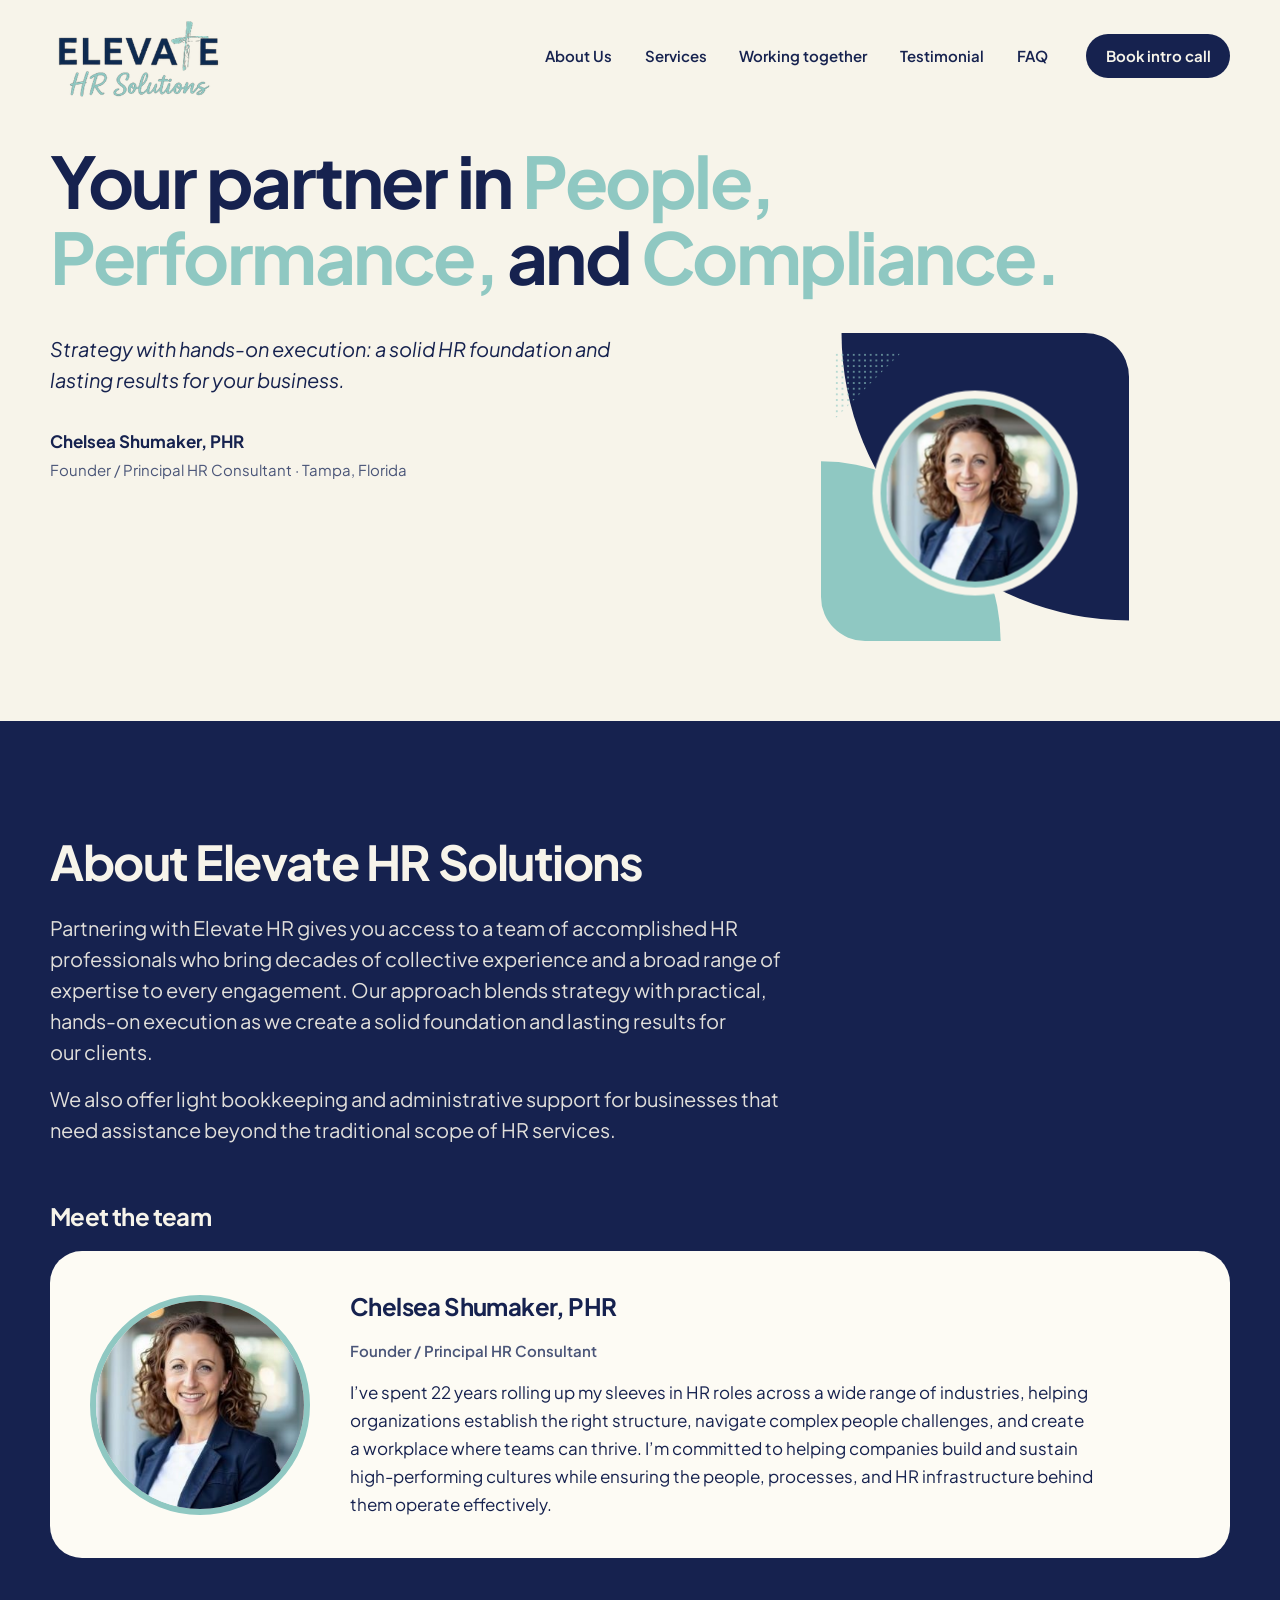
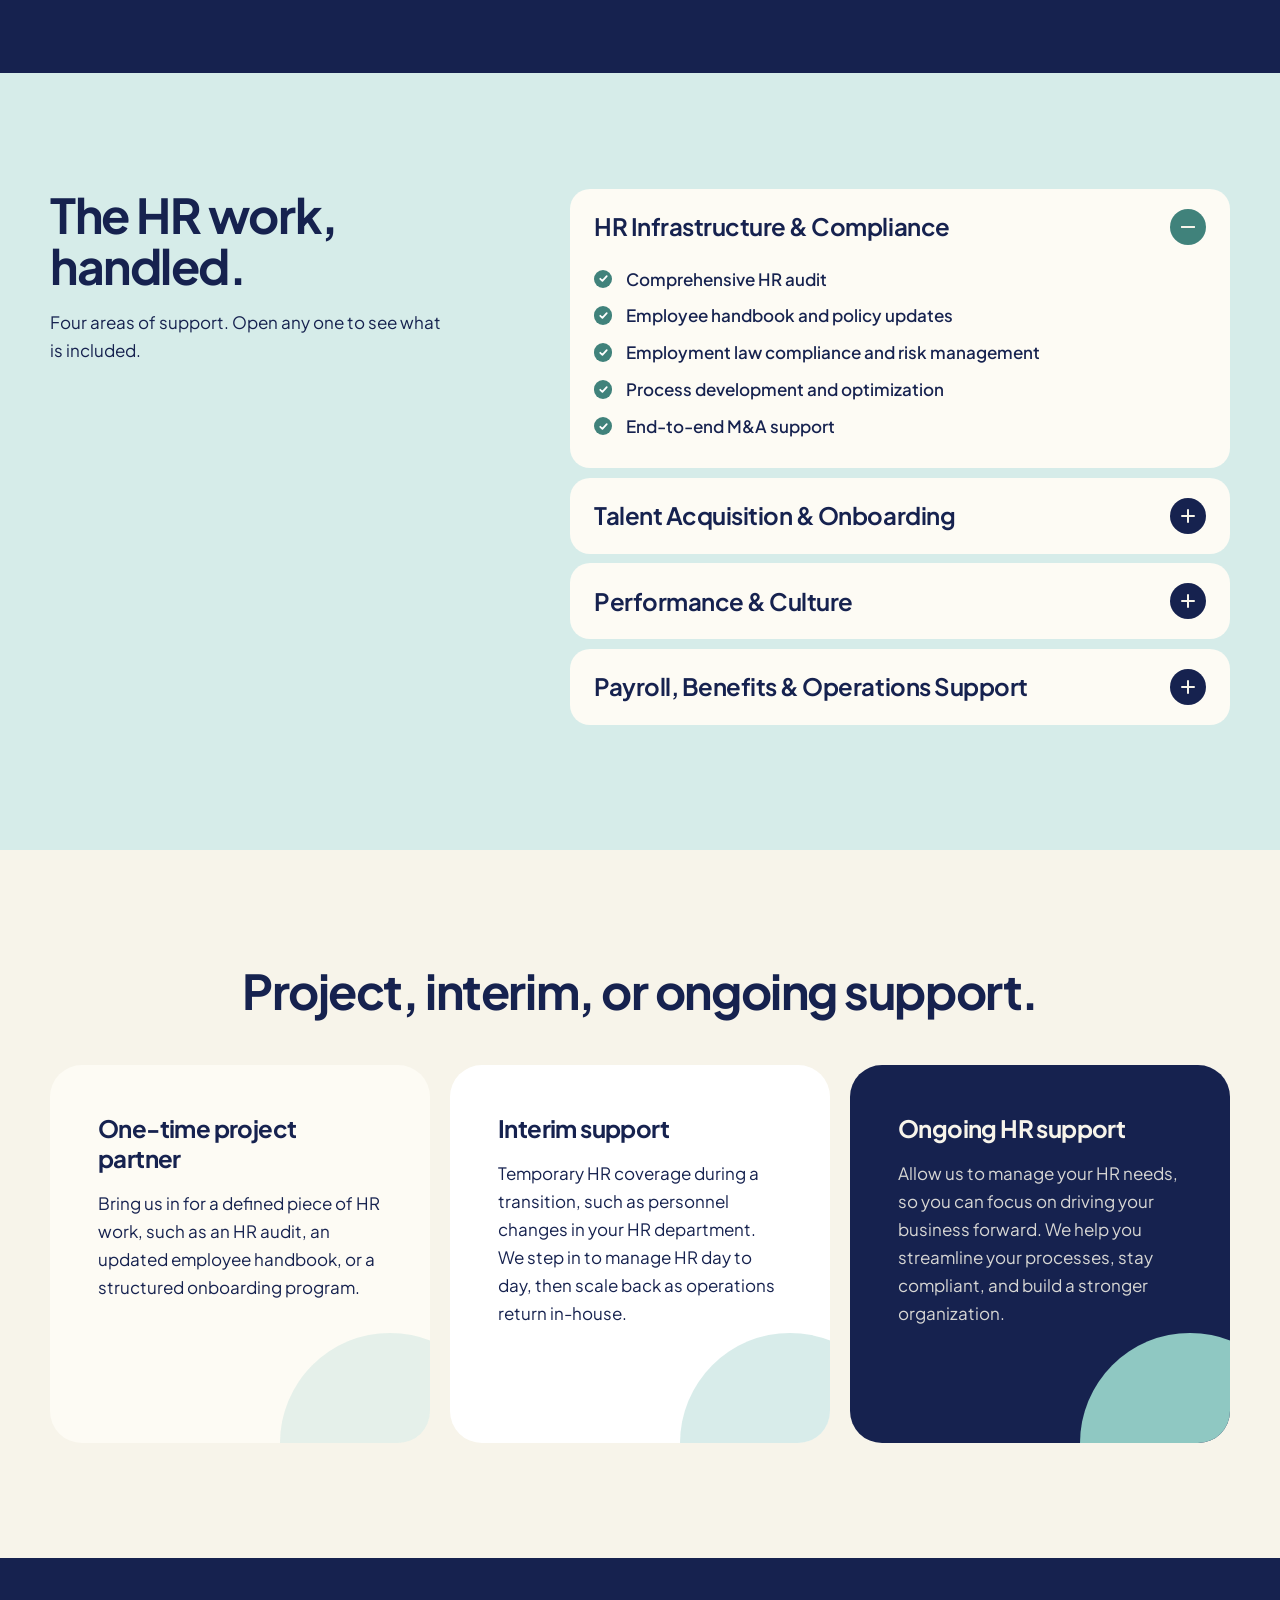
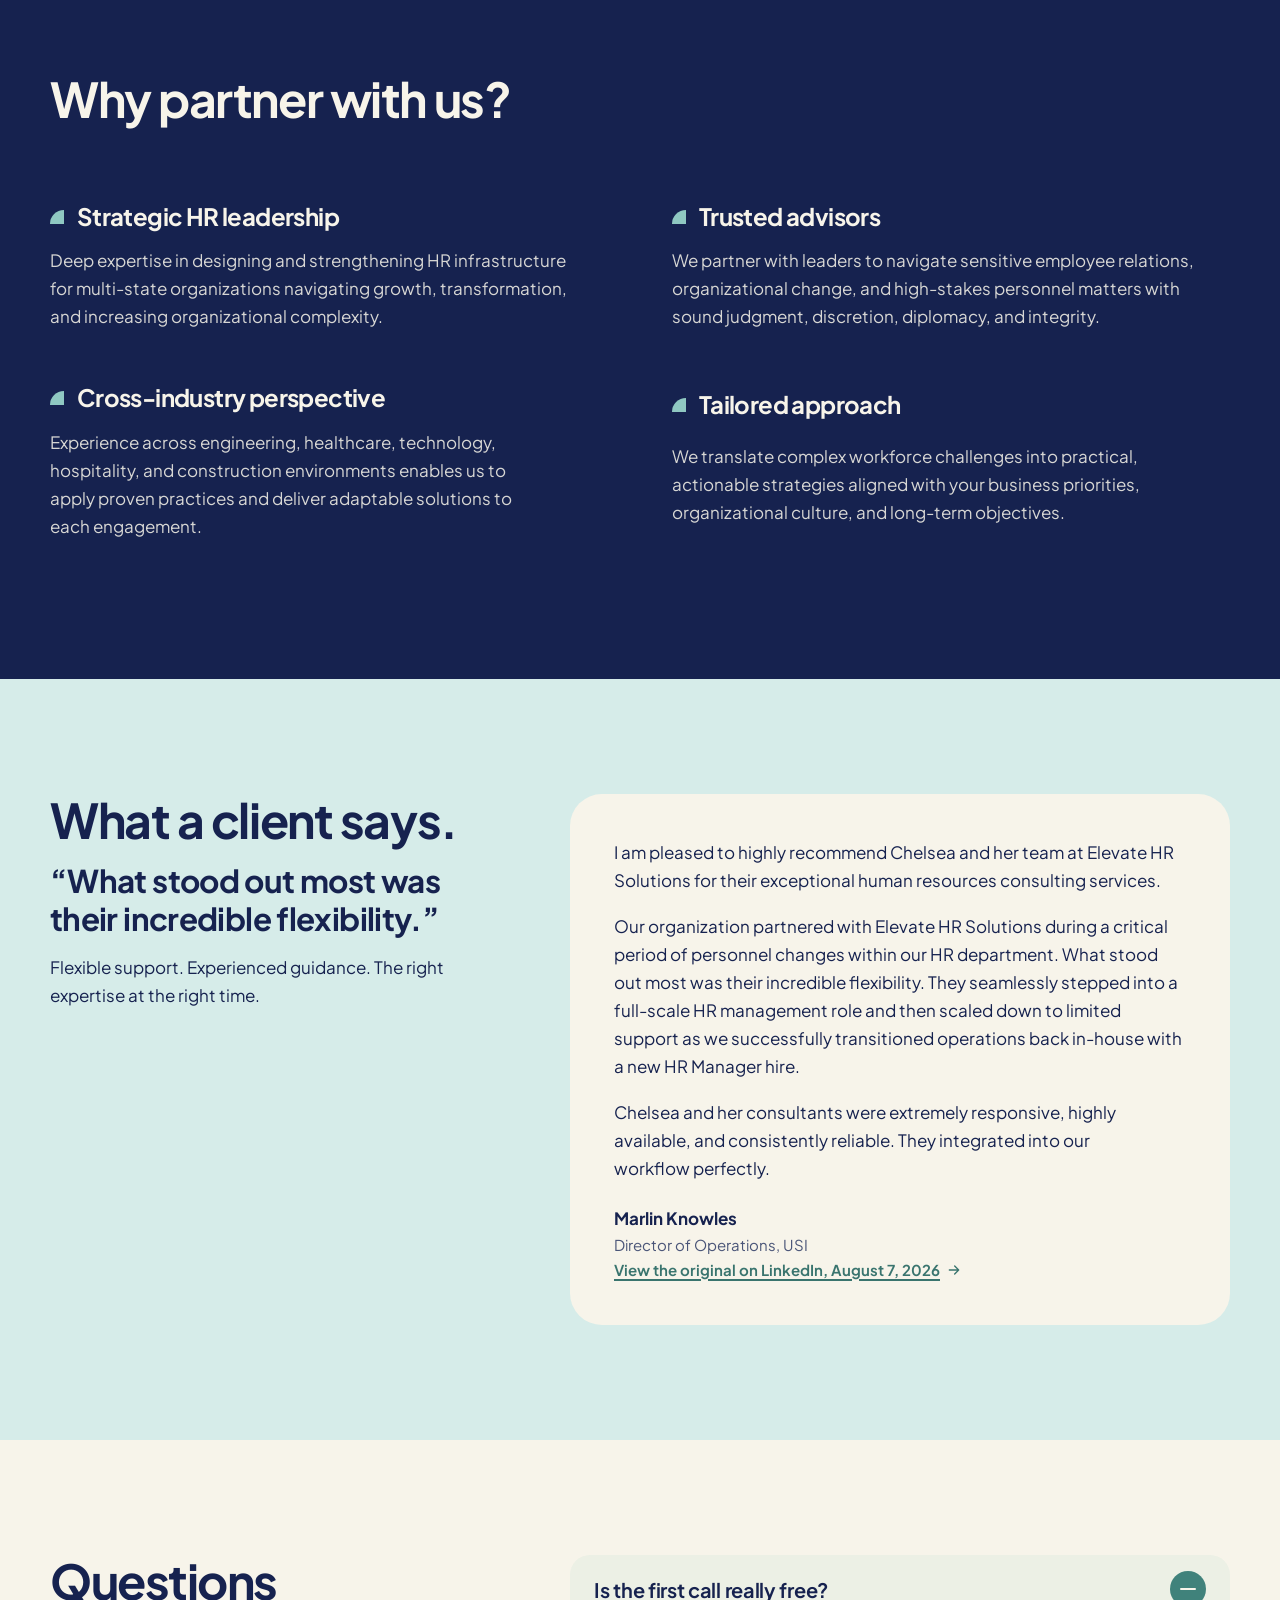
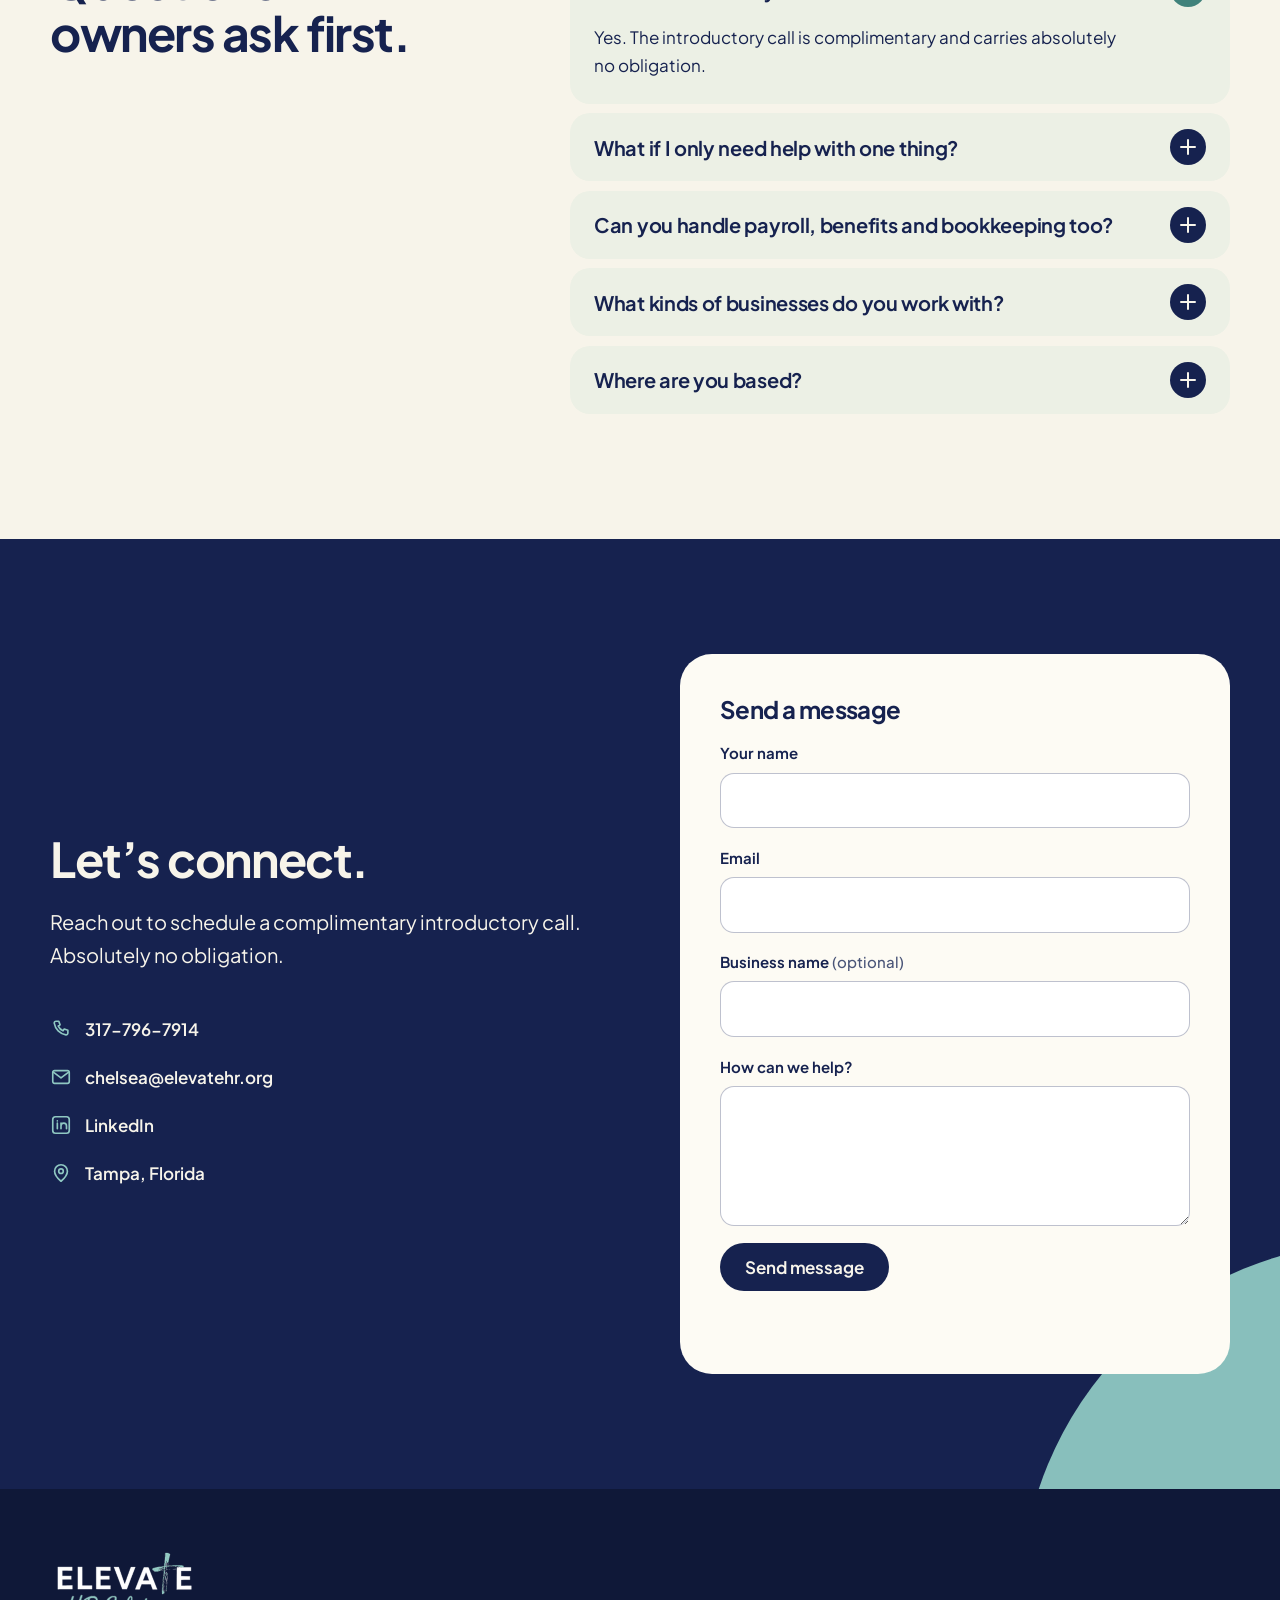
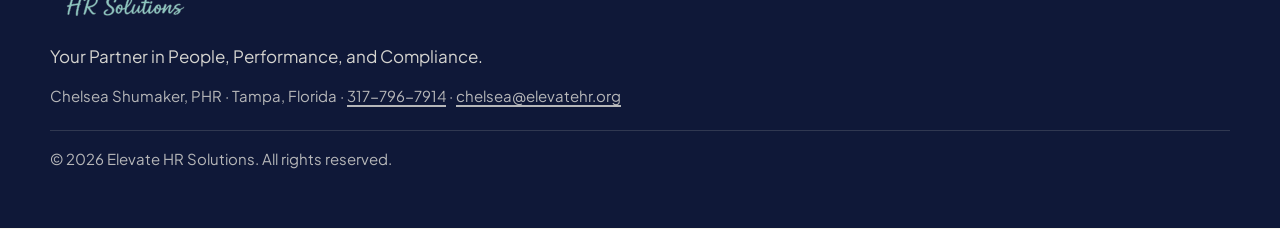
==== commit b8b72fef: "Restore About photo and About Us menu link Co-Authored-By: Claude Sonnet 5.5 <noreply@anthropic.com>" ====
--- a/index.html
+++ b/index.html
@@ -51,6 +51,7 @@
       <img src="assets/logo.png" width="300" height="148" alt="Elevate HR Solutions">
     </a>
     <nav class="nav-links" aria-label="Primary">
+      <a href="#about">About Us</a>
       <a href="#services">Services</a>
       <a href="#working-together">Working together</a>
       <a href="#testimonial">Testimonial</a>
@@ -64,6 +65,7 @@
     </div>
   </div>
   <div class="nav-sheet" id="navSheet" hidden>
+    <a href="#about">About Us</a>
     <a href="#services">Services</a>
     <a href="#working-together">Working together</a>
     <a href="#testimonial">Testimonial</a>
@@ -115,6 +117,7 @@
     <h3 class="about-team-h" data-reveal>Meet the team</h3>
     <div class="team" data-reveal>
       <article class="member member-lead">
+        <div class="member-photo"><img src="assets/chelsea-headshot.jpg" width="281" height="281" alt="Portrait of Chelsea Shumaker, founder of Elevate HR Solutions" loading="lazy"></div>
         <div class="member-body">
           <h3>Chelsea Shumaker, PHR</h3>
           <p class="member-role">Founder / Principal HR Consultant</p>
--- a/css/styles.css
+++ b/css/styles.css
@@ -310,6 +310,7 @@
 .member-body { display: grid; gap: 0.9rem; align-content: start; }
 .member-body p:not(.member-role) { color: var(--ink); max-width: 62ch; }
 .member-lead { grid-column: 1 / -1; }
+@media (min-width: 800px) { .member-lead { grid-template-columns: auto 1fr; gap: 2.5rem; align-items: center; } .member-photo { width: 220px; } }
 .nav-links a[aria-current="page"] { background: rgb(var(--navy-rgb) / 0.07); }
 
 /* Client testimonial */
@@ -447,7 +448,7 @@
 .about-team-h + .team { margin-top: 1.25rem; }
 
 /* background rhythm: cream, navy, logo green, repeat */
-.section-green { background: var(--teal); color: var(--navy); }
+.section-green { background: var(--mint); color: var(--navy); }
 .section-green .h-section, .section-green .muted, .section-green .pull { color: var(--navy); }
 .section-navy .why dd { color: rgba(247, 244, 234, 0.86); }
 .section-navy .why dt { color: var(--cream); }
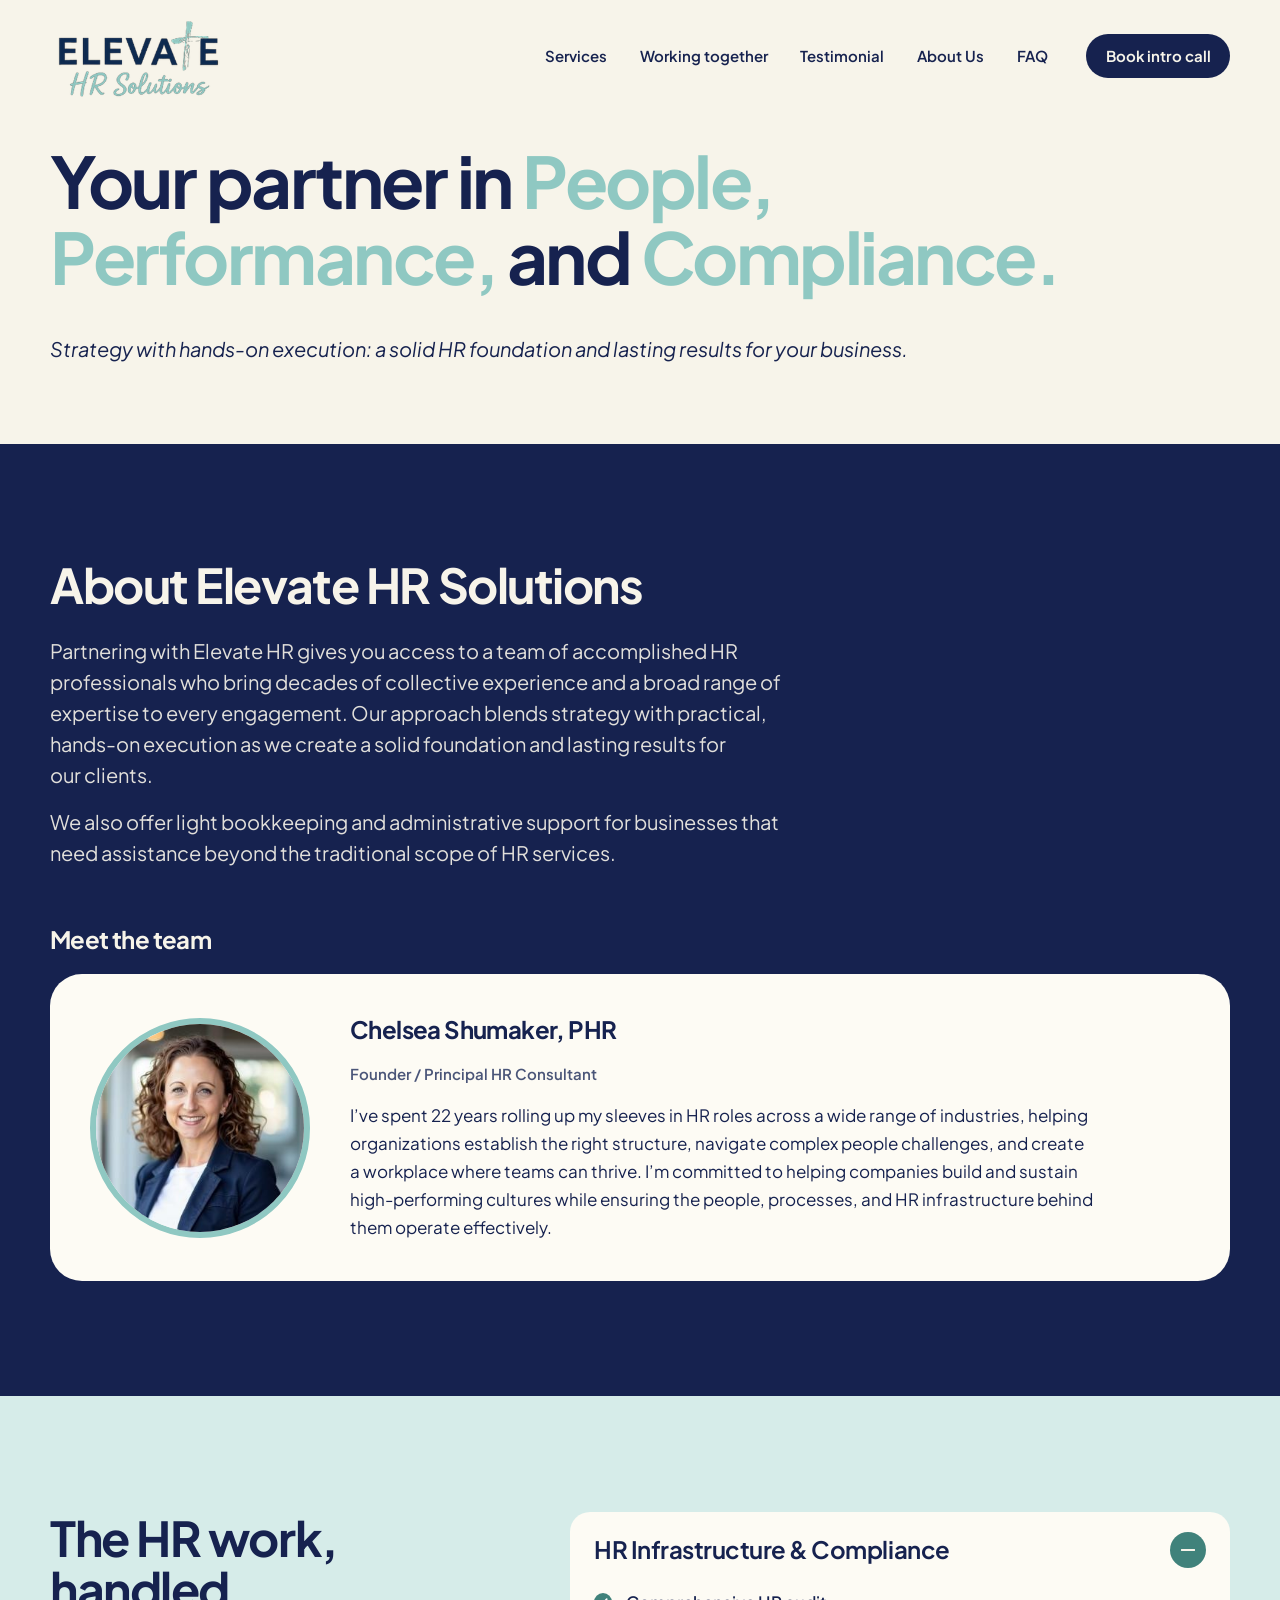
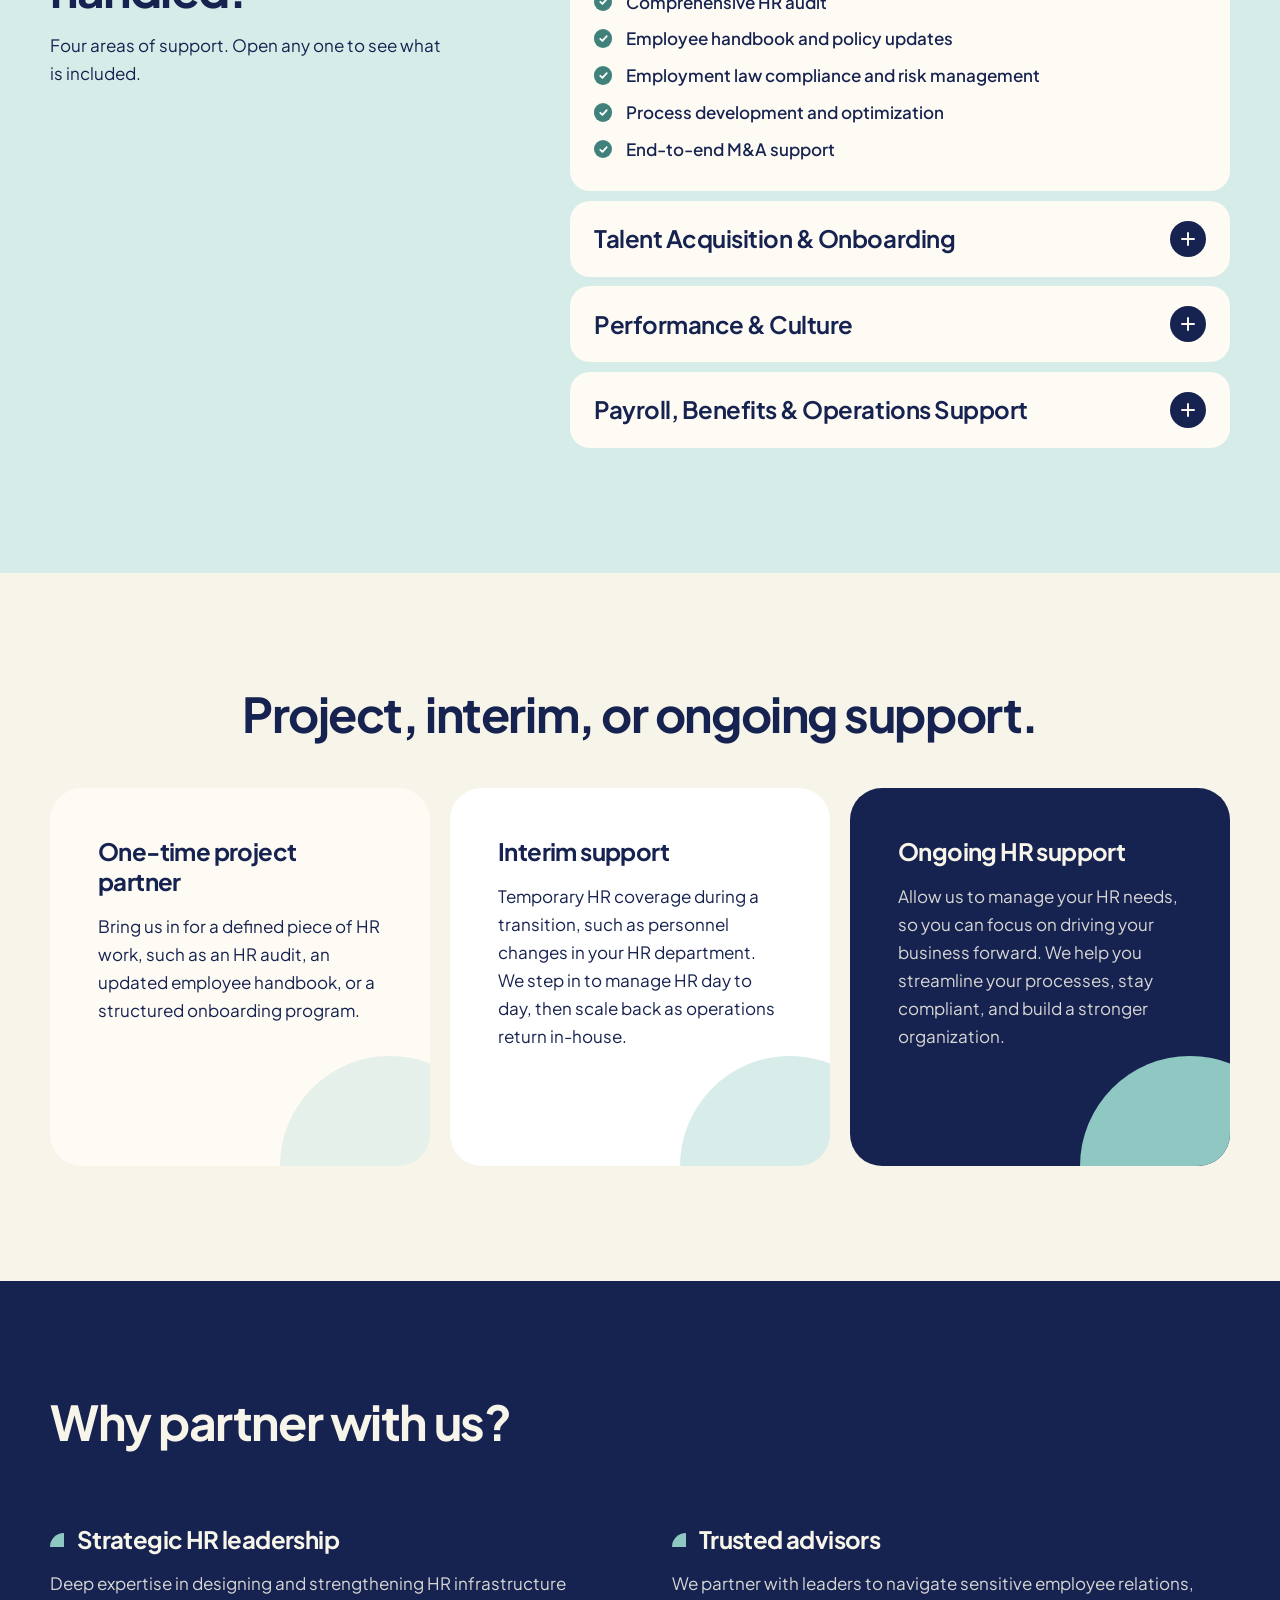
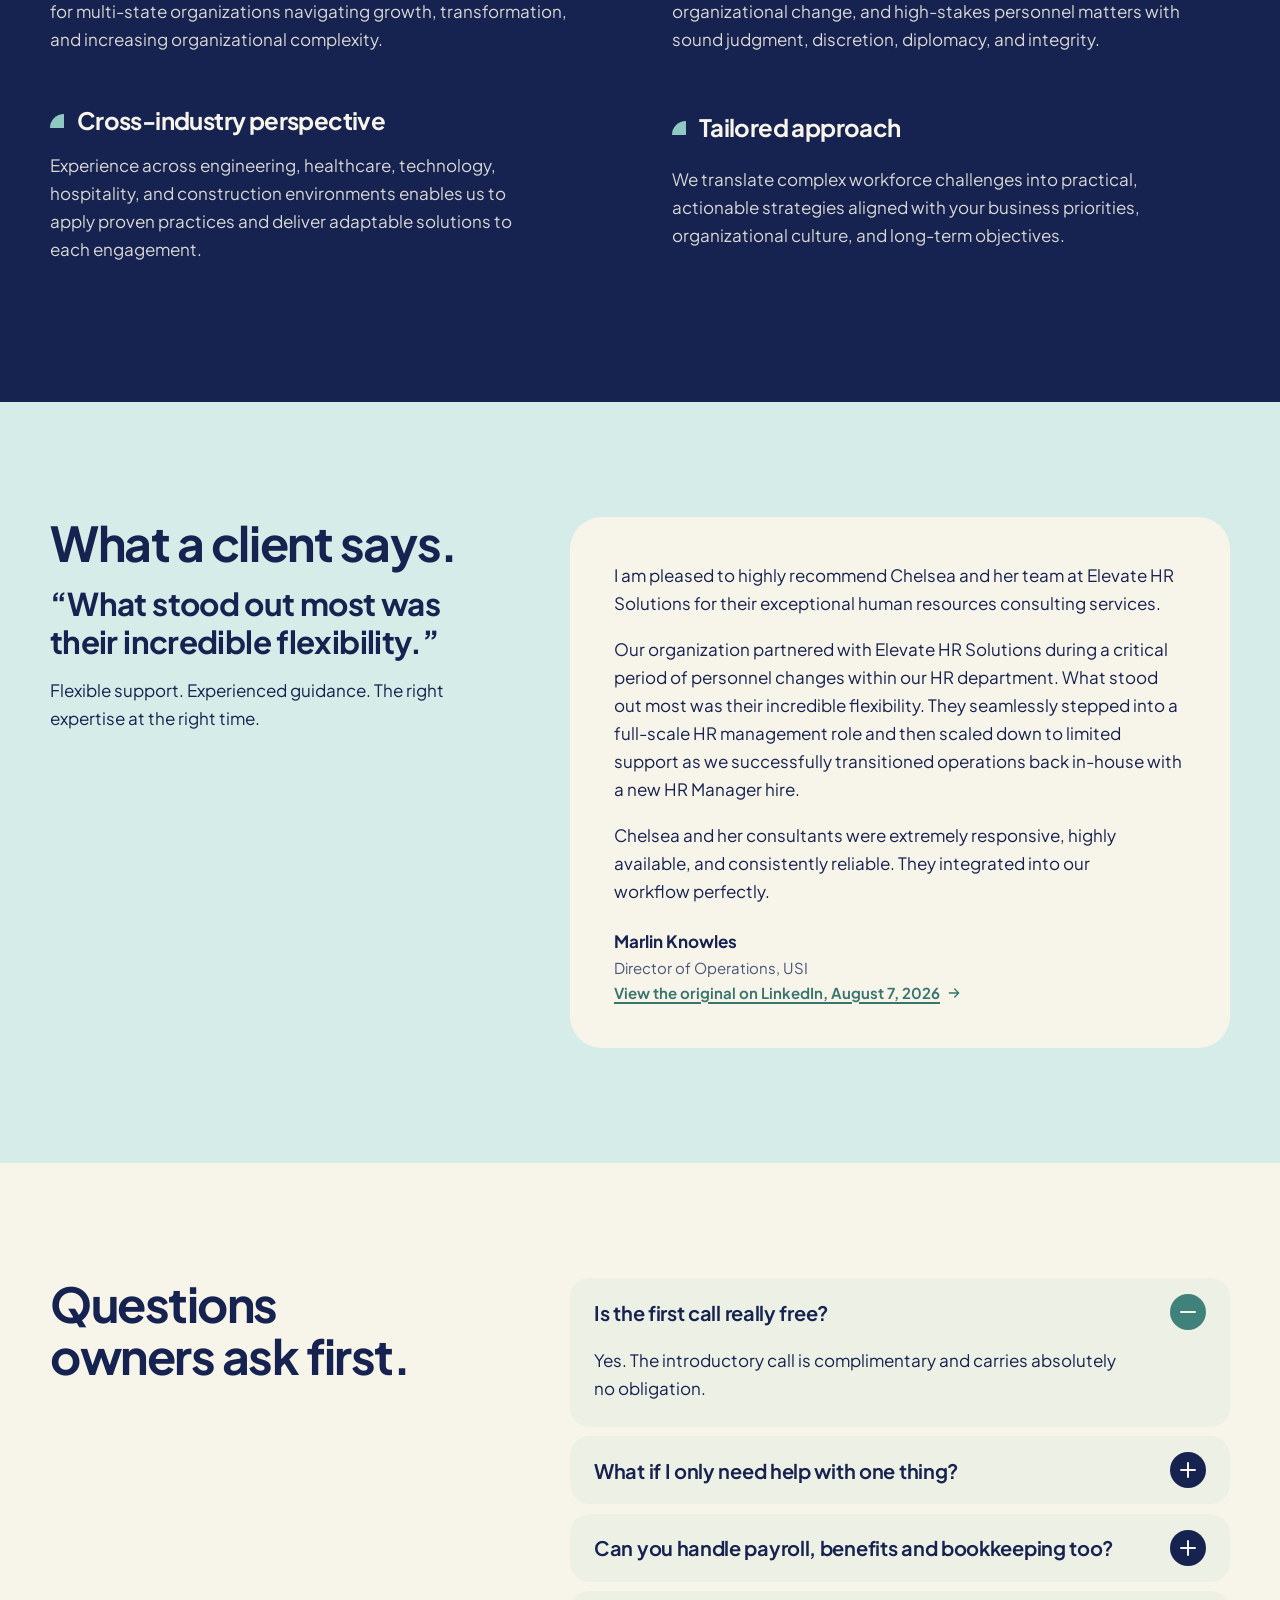
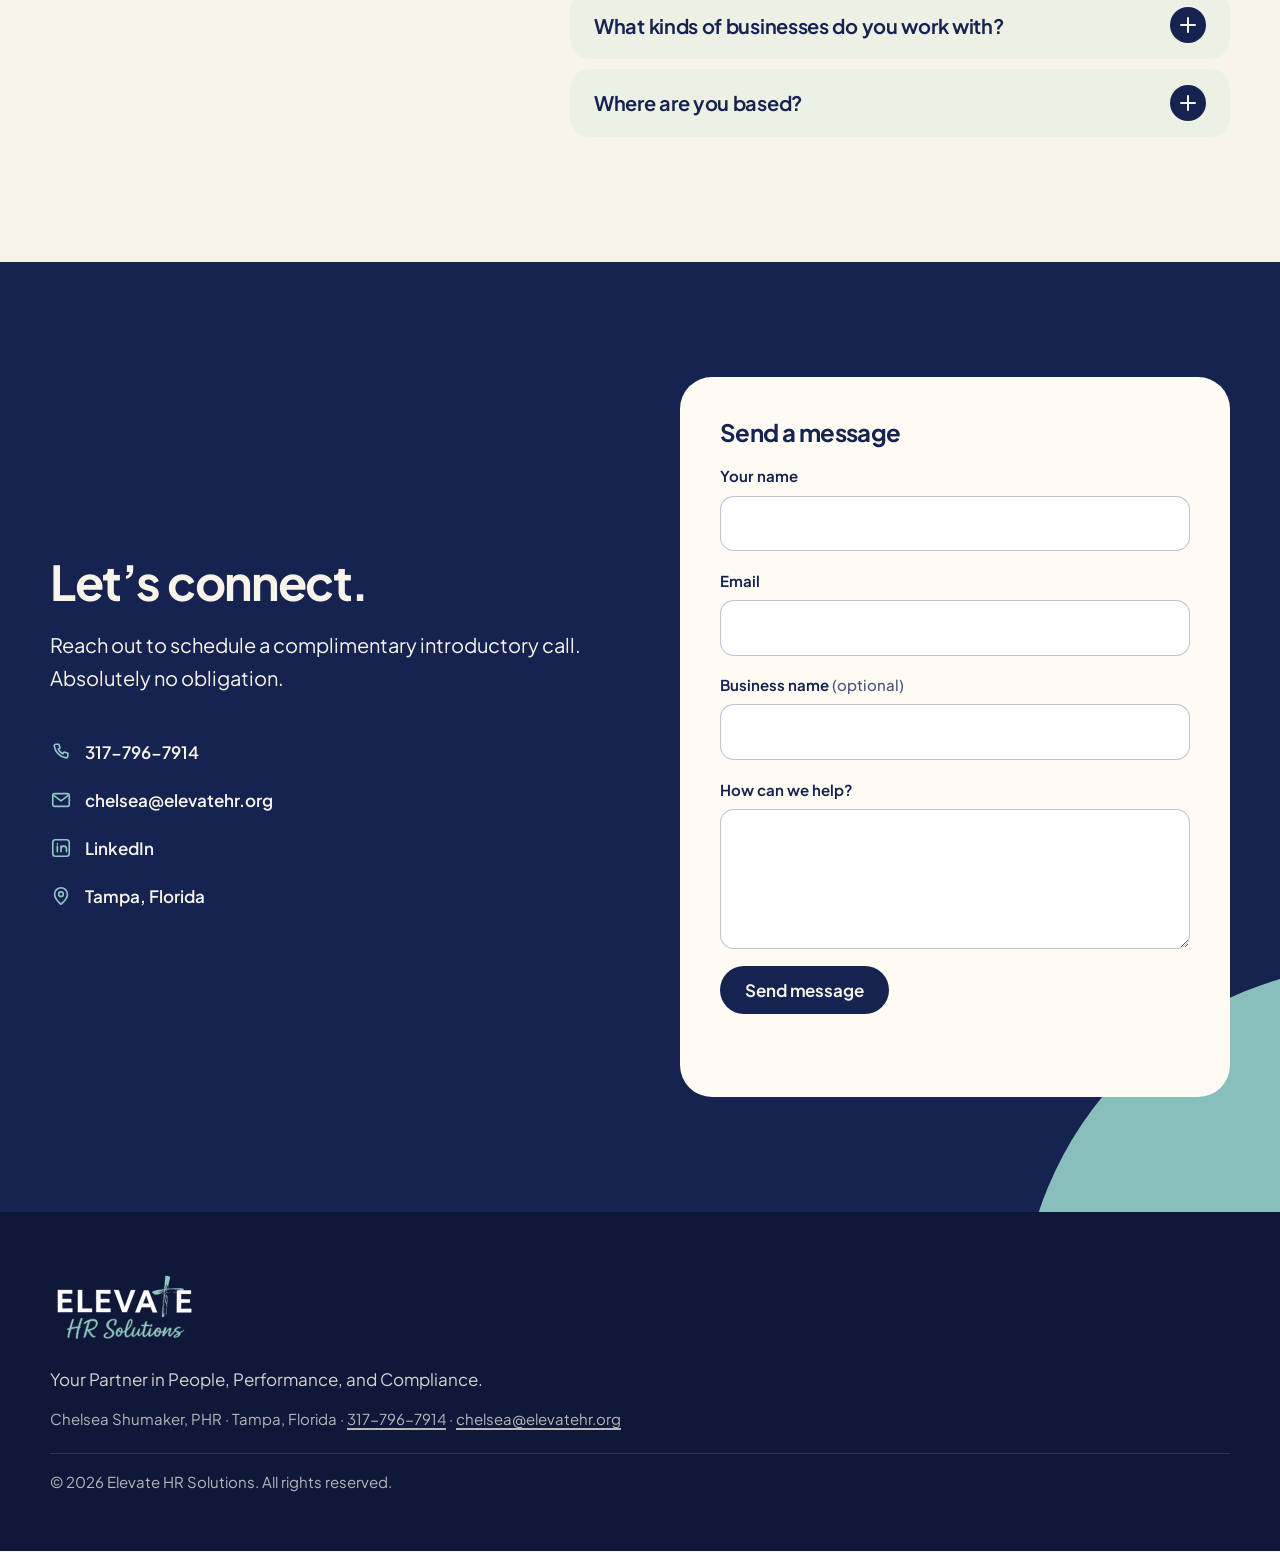
==== commit efe07955: "Hero: text only (photo and name line removed); About Us menu link between Testimonial and FAQ Co-Aut" ====
--- a/index.html
+++ b/index.html
@@ -51,10 +51,10 @@
       <img src="assets/logo.png" width="300" height="148" alt="Elevate HR Solutions">
     </a>
     <nav class="nav-links" aria-label="Primary">
-      <a href="#about">About Us</a>
       <a href="#services">Services</a>
       <a href="#working-together">Working together</a>
       <a href="#testimonial">Testimonial</a>
+      <a href="#about">About Us</a>
       <a href="#faq">FAQ</a>
     </nav>
     <div class="nav-actions">
@@ -65,10 +65,10 @@
     </div>
   </div>
   <div class="nav-sheet" id="navSheet" hidden>
-    <a href="#about">About Us</a>
     <a href="#services">Services</a>
     <a href="#working-together">Working together</a>
     <a href="#testimonial">Testimonial</a>
+    <a href="#about">About Us</a>
     <a href="#faq">FAQ</a>
     <a href="#contact" data-book>Book intro call</a>
   </div>
@@ -86,22 +86,6 @@
 
     <div class="hero-copy">
       <p class="lede">Strategy with hands-on execution: a solid HR foundation and lasting results for your business.</p>
-      <p class="hero-sig">
-        <strong>Chelsea Shumaker, PHR</strong>
-        <span>Founder / Principal HR Consultant · Tampa, Florida</span>
-      </p>
-    </div>
-
-    <div class="hero-visual">
-      <svg class="shape shape-navy" viewBox="0 0 600 600" aria-hidden="true"><path d="M600 0v560A560 560 0 0 1 40 0Z"/></svg>
-      <svg class="shape shape-teal" viewBox="0 0 600 600" aria-hidden="true"><path d="M0 600V250a350 350 0 0 1 350 350Z"/></svg>
-      <svg class="shape shape-dots" viewBox="0 0 120 120" aria-hidden="true">
-        <defs><pattern id="dp" width="10" height="10" patternUnits="userSpaceOnUse"><circle cx="5" cy="5" r="1.6"/></pattern></defs>
-        <path d="M0 0h120L0 120Z" fill="url(#dp)"/>
-      </svg>
-      <div class="portrait">
-        <img src="assets/chelsea-headshot.jpg" width="281" height="281" alt="Portrait of Chelsea Shumaker, founder of Elevate HR Solutions" fetchpriority="high">
-      </div>
     </div>
   </div>
 </section>
--- a/css/styles.css
+++ b/css/styles.css
@@ -105,7 +105,7 @@
 .h-section.center { max-width: 24ch; }
 .tl { color: var(--teal); } /* the logo green, as the client asked; large display text only */
 h3 { letter-spacing: -0.015em; line-height: 1.25; }
-.lede { font-size: var(--t-lead); line-height: 1.55; color: var(--ink); max-width: 38ch; font-style: italic; }
+.lede { font-size: var(--t-lead); line-height: 1.55; color: var(--ink); max-width: 62ch; font-style: italic; }
 
 /* Buttons */
 .btn {
@@ -201,8 +201,6 @@
 .portrait img { width: 100%; height: 100%; object-fit: cover; object-position: 50% 28%; }
 @media (min-width: 900px) {
   .hero { padding: 9rem 0 5rem; }
-  .hero-grid { grid-template-columns: 1.1fr 0.9fr; column-gap: 3rem; row-gap: 2.5rem; align-items: center; }
-  .hero-grid > .h-display { grid-column: 1 / -1; }
   .hero-copy { align-self: start; }
 }
 
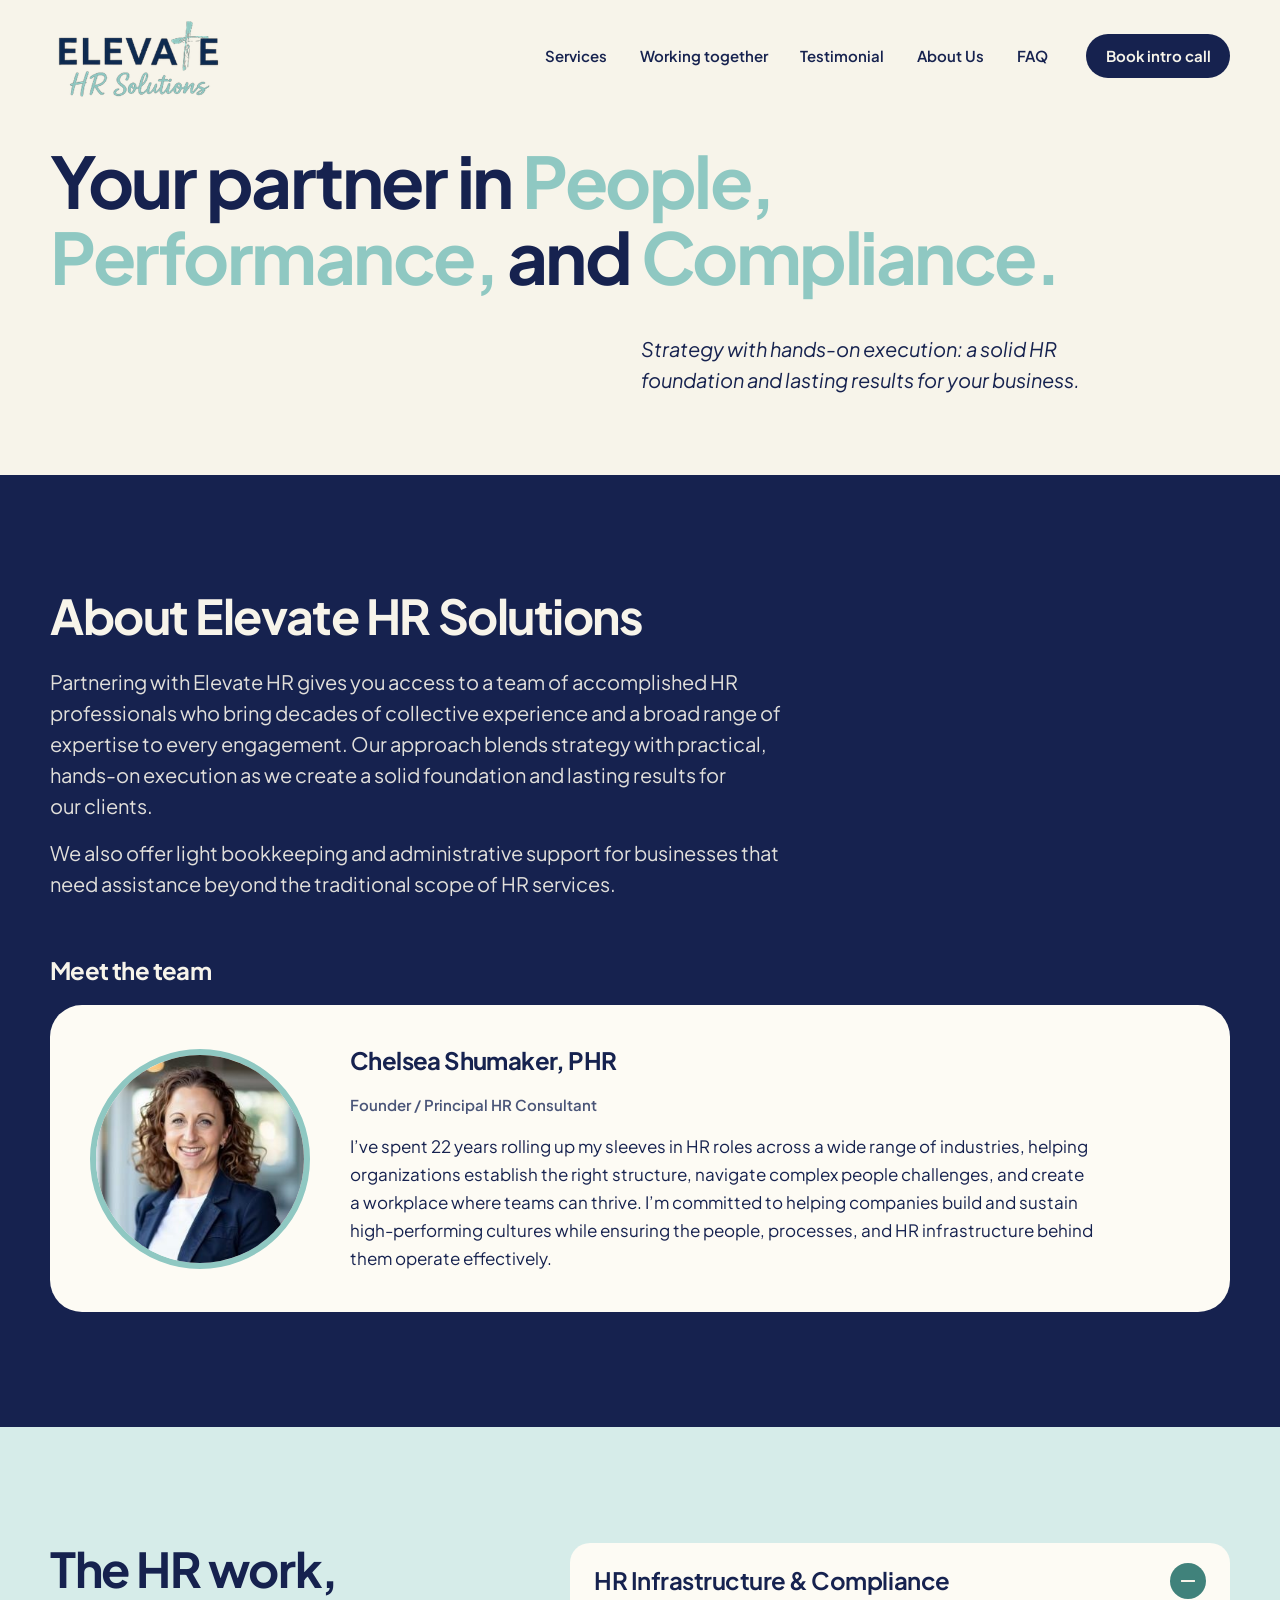
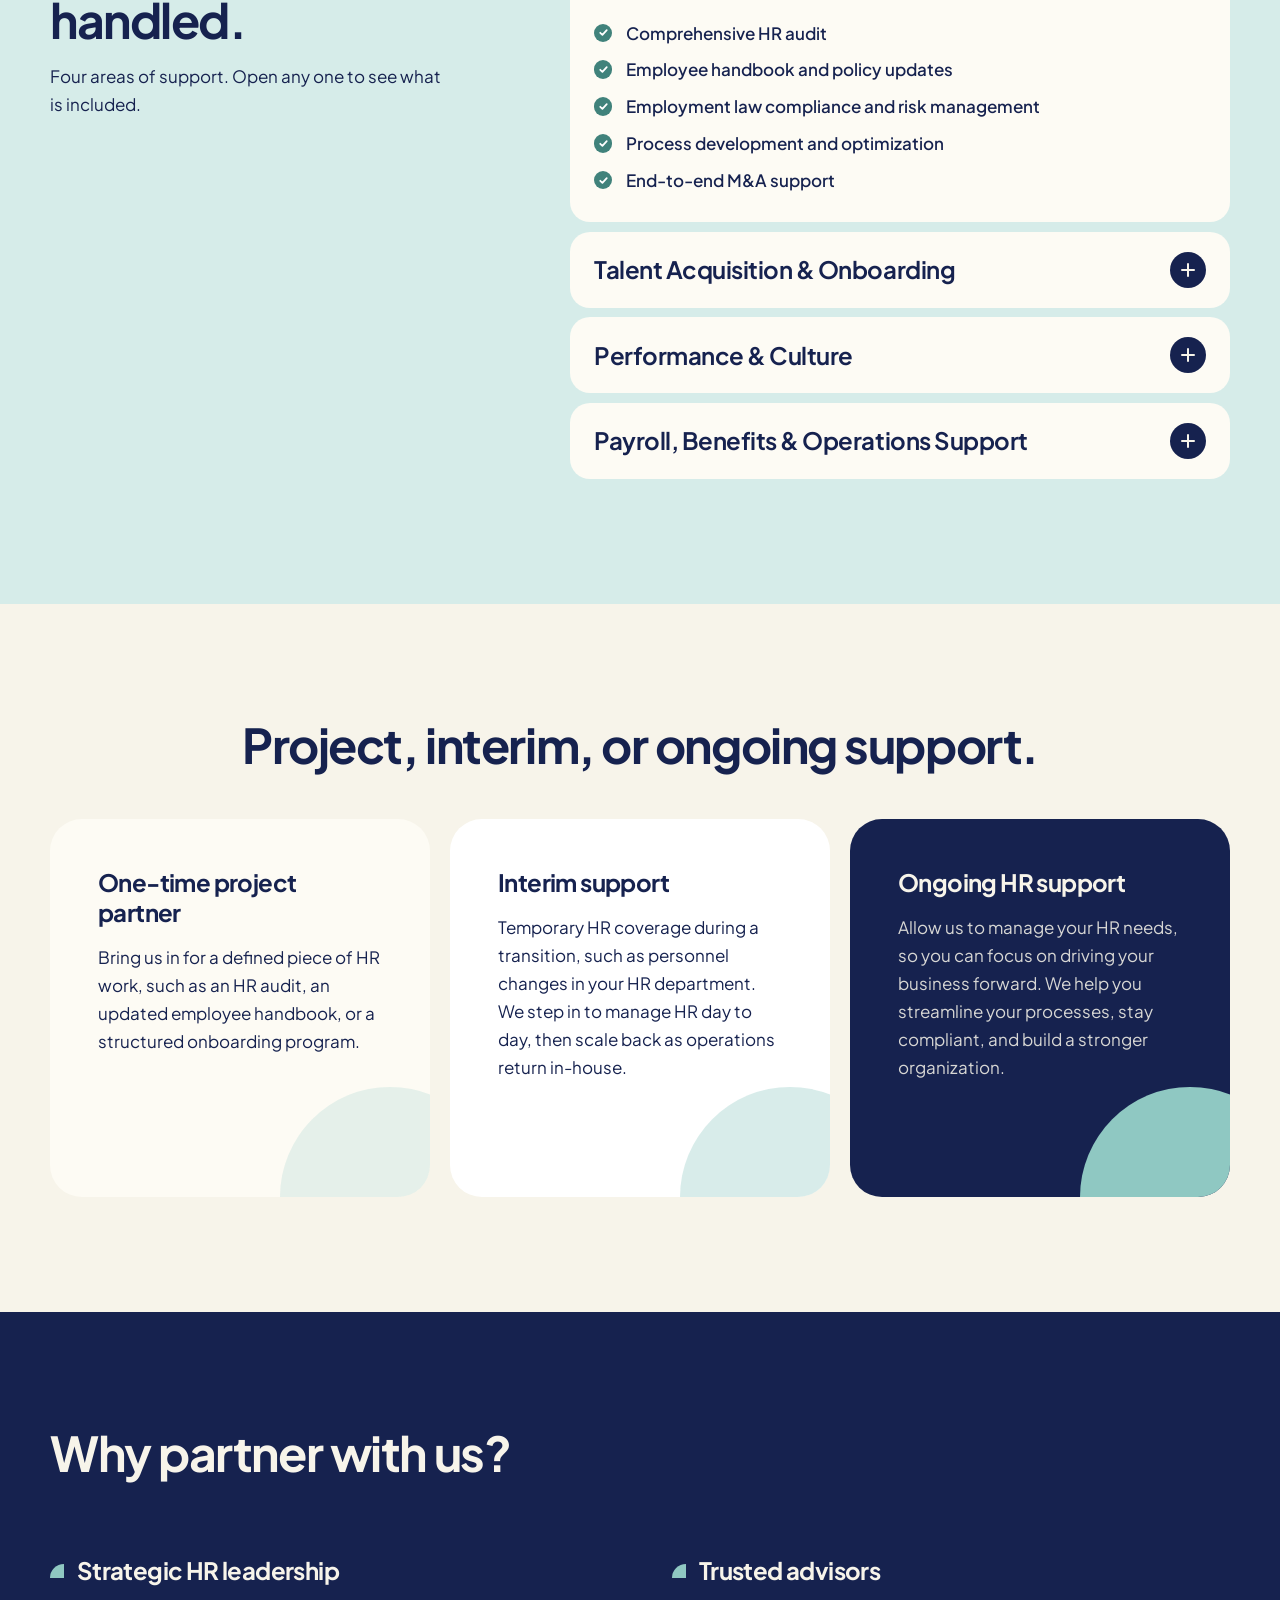
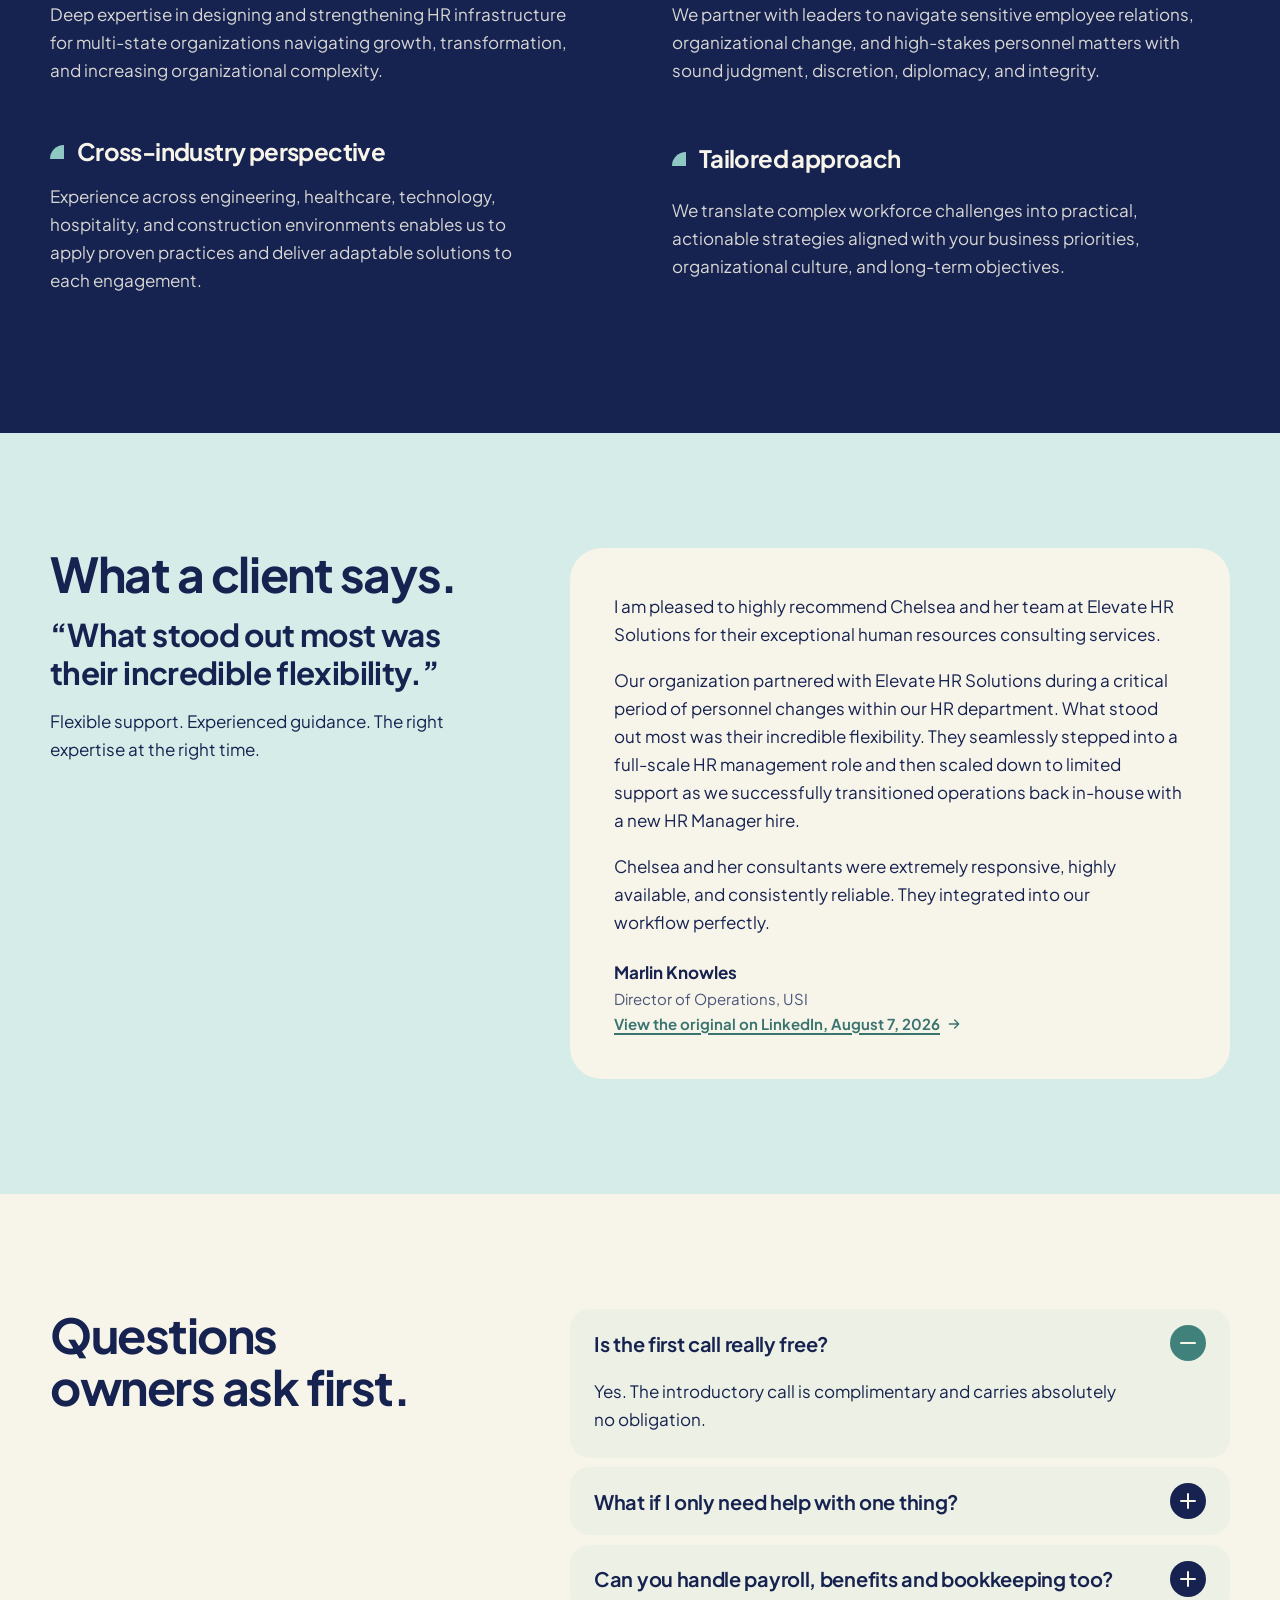
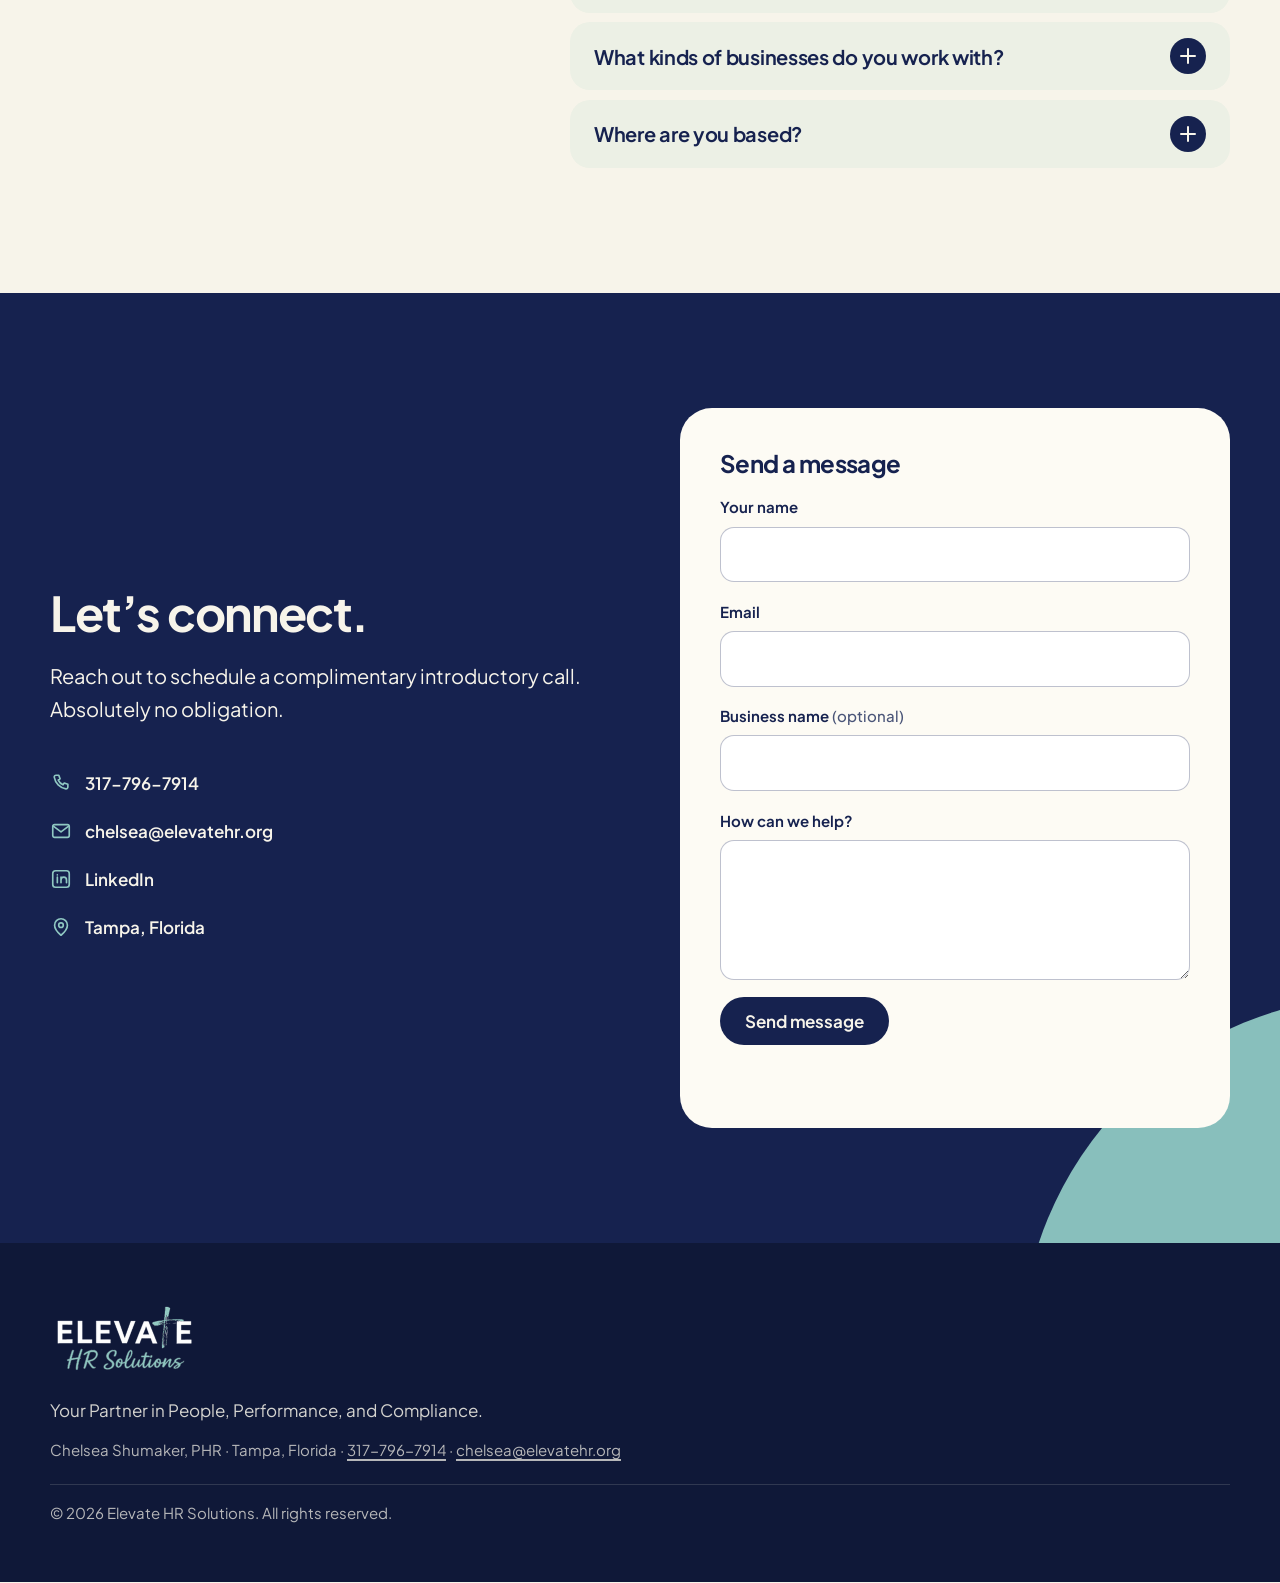
==== commit 4618d10f: "Phones render the 900px desktop layout; menu stays on one line Co-Authored-By: Claude Sonnet 5.5 <no" ====
--- a/index.html
+++ b/index.html
@@ -2,7 +2,7 @@
 <html lang="en">
 <head>
 <meta charset="utf-8">
-<meta name="viewport" content="width=device-width, initial-scale=1, viewport-fit=cover">
+<meta name="viewport" content="width=900, viewport-fit=cover">
 <title>Elevate HR Solutions | HR Consulting in Tampa, Florida</title>
 <meta name="description" content="Elevate HR Solutions is the HR consultancy founded by Chelsea Shumaker, PHR: HR compliance, hiring and onboarding, performance and culture, and payroll and benefits support. Book a free intro call.">
 <meta name="robots" content="noindex, nofollow">
--- a/css/styles.css
+++ b/css/styles.css
@@ -105,7 +105,7 @@
 .h-section.center { max-width: 24ch; }
 .tl { color: var(--teal); } /* the logo green, as the client asked; large display text only */
 h3 { letter-spacing: -0.015em; line-height: 1.25; }
-.lede { font-size: var(--t-lead); line-height: 1.55; color: var(--ink); max-width: 62ch; font-style: italic; }
+.lede { font-size: var(--t-lead); line-height: 1.55; color: var(--ink); max-width: 38ch; font-style: italic; text-wrap: balance; }
 
 /* Buttons */
 .btn {
@@ -139,9 +139,12 @@
 .nav { position: fixed; inset: 0 0 auto 0; z-index: 50; }
 .nav::before {
   content: ""; position: absolute; inset: 0; z-index: -1; pointer-events: none;
-  background: var(--cream);
+  background: rgb(247 244 234 / 0.8);
+  -webkit-backdrop-filter: blur(18px) saturate(1.5); backdrop-filter: blur(18px) saturate(1.5);
+  box-shadow: 0 1px 0 rgb(var(--navy-rgb) / 0.06);
   opacity: 0; transition: opacity 0.4s var(--ease-out);
 }
+@media (prefers-reduced-transparency: reduce) { .nav::before { background: var(--cream); -webkit-backdrop-filter: none; backdrop-filter: none; } }
 .nav.is-stuck::before { opacity: 1; }
 .nav-inner { width: min(100% - 2 * var(--gutter), var(--wrap)); margin-inline: auto; height: 88px; display: flex; align-items: center; gap: 1.5rem; }
 .nav-logo { display: block; flex: none; }
@@ -181,6 +184,7 @@
 .hero { padding: 7.25rem 0 3.5rem; overflow: clip; }
 .hero-grid { display: grid; gap: 2.5rem; align-items: center; }
 .hero-copy { display: grid; gap: 1.5rem; justify-items: start; }
+@media (min-width: 900px) { .hero-copy { padding-left: var(--c-left, 0px); } } /* set from the C of Compliance by main.js */
 .hero-grid > .h-display { text-wrap: pretty; }
 .line { display: block; overflow: hidden; padding: 0.04em 0.1em 0.14em 0; margin: -0.04em -0.1em -0.14em 0; }
 .w { display: inline-block; }
@@ -245,18 +249,18 @@
   width: 100%; min-height: 72px; display: flex; align-items: center; justify-content: space-between; gap: 1rem; text-align: left;
   background: none; border: 0; padding: 1.25rem 0; cursor: pointer; color: var(--navy);
   font: inherit; font-size: var(--t-h3); font-weight: 650; letter-spacing: -0.02em; line-height: 1.3;
-  transition: color 0.25s, padding-left 0.45s var(--ease-out);
+  transition: color 0.25s, padding-left 0.3s var(--ease-out);
 }
 .svc button:hover { color: var(--teal-ink); padding-left: 0.5rem; }
-.svc button i { flex: none; position: relative; width: 36px; height: 36px; border-radius: 50%; background: var(--navy); transition: transform 0.5s var(--ease-out), background-color 0.25s; }
+.svc button i { flex: none; position: relative; width: 36px; height: 36px; border-radius: 50%; background: var(--navy); transition: transform 0.35s var(--ease-out), background-color 0.25s; }
 .svc button i::before, .svc button i::after { content: ""; position: absolute; left: 50%; top: 50%; width: 14px; height: 2px; background: var(--cream); border-radius: 2px; translate: -50% -50%; }
-.svc button i::after { transform: rotate(90deg); transition: transform 0.5s var(--ease-out); }
+.svc button i::after { transform: rotate(90deg); transition: transform 0.35s var(--ease-out); }
 .svc.is-open button i { background: var(--teal-strong); transform: rotate(180deg); }
 .svc.is-open button i::after { transform: rotate(0deg); }
-.svc-panel { display: grid; grid-template-rows: 0fr; transition: grid-template-rows 0.55s var(--ease-out); }
+.svc-panel { display: grid; grid-template-rows: 0fr; transition: grid-template-rows 0.35s var(--ease-out); }
 .svc.is-open .svc-panel { grid-template-rows: 1fr; }
-.svc-inner { overflow: hidden; min-height: 0; display: grid; gap: 1rem; padding: 0; opacity: 0; transition: opacity 0.3s ease, padding 0.55s var(--ease-out); }
-.svc.is-open .svc-inner { opacity: 1; padding-bottom: 1.75rem; transition: opacity 0.5s ease 0.1s, padding 0.55s var(--ease-out); }
+.svc-inner { overflow: hidden; min-height: 0; display: grid; gap: 1rem; padding: 0; opacity: 0; transition: opacity 0.2s ease, padding 0.35s var(--ease-out); }
+.svc.is-open .svc-inner { opacity: 1; padding-bottom: 1.75rem; transition: opacity 0.3s ease 0.05s, padding 0.35s var(--ease-out); }
 .svc-inner p { color: var(--ink); max-width: 60ch; }
 .checks { display: grid; gap: 0.55rem; }
 .checks li { position: relative; padding-left: 2rem; font-weight: 550; }
@@ -379,8 +383,8 @@
 @media (min-width: 800px) { .footer { padding-bottom: 3.5rem; } }
 
 /* Scroll reveals (only when JS is on) */
-.js [data-reveal] { opacity: 0; transform: translateY(22px); filter: blur(4px); transition: opacity 0.9s var(--ease-out), transform 0.9s var(--ease-out), filter 0.9s var(--ease-out); }
-.js [data-reveal].in { opacity: 1; transform: none; filter: none; }
+.js [data-reveal] { opacity: 0; transform: translateY(16px); transition: opacity 0.5s var(--ease-out), transform 0.5s var(--ease-out); }
+.js [data-reveal].in { opacity: 1; transform: none; }
 .js .why [data-reveal]:nth-child(2n) { transition-delay: 0.08s; }
 
 /* Accessibility preferences */
@@ -450,3 +454,11 @@
 .section-green .h-section, .section-green .muted, .section-green .pull { color: var(--navy); }
 .section-navy .why dd { color: rgba(247, 244, 234, 0.86); }
 .section-navy .why dt { color: var(--cream); }
+
+/* design polish: keyboard focus matches hover, current section shown in the menu */
+.nav-links a:focus-visible, .nav-sheet a:focus-visible { background: rgb(var(--navy-rgb) / 0.07); outline: 2px solid var(--teal-strong); outline-offset: 2px; }
+.nav-links a[aria-current="true"], .nav-sheet a[aria-current="true"] { background: var(--mint); }
+
+/* narrow desktop widths (and phones shown at 900px): keep the menu on one line */
+.nav-links a { white-space: nowrap; }
+@media (min-width: 900px) and (max-width: 1100px) { .nav-links a { padding-inline: 0.6rem; } .nav-inner { gap: 1rem; } }
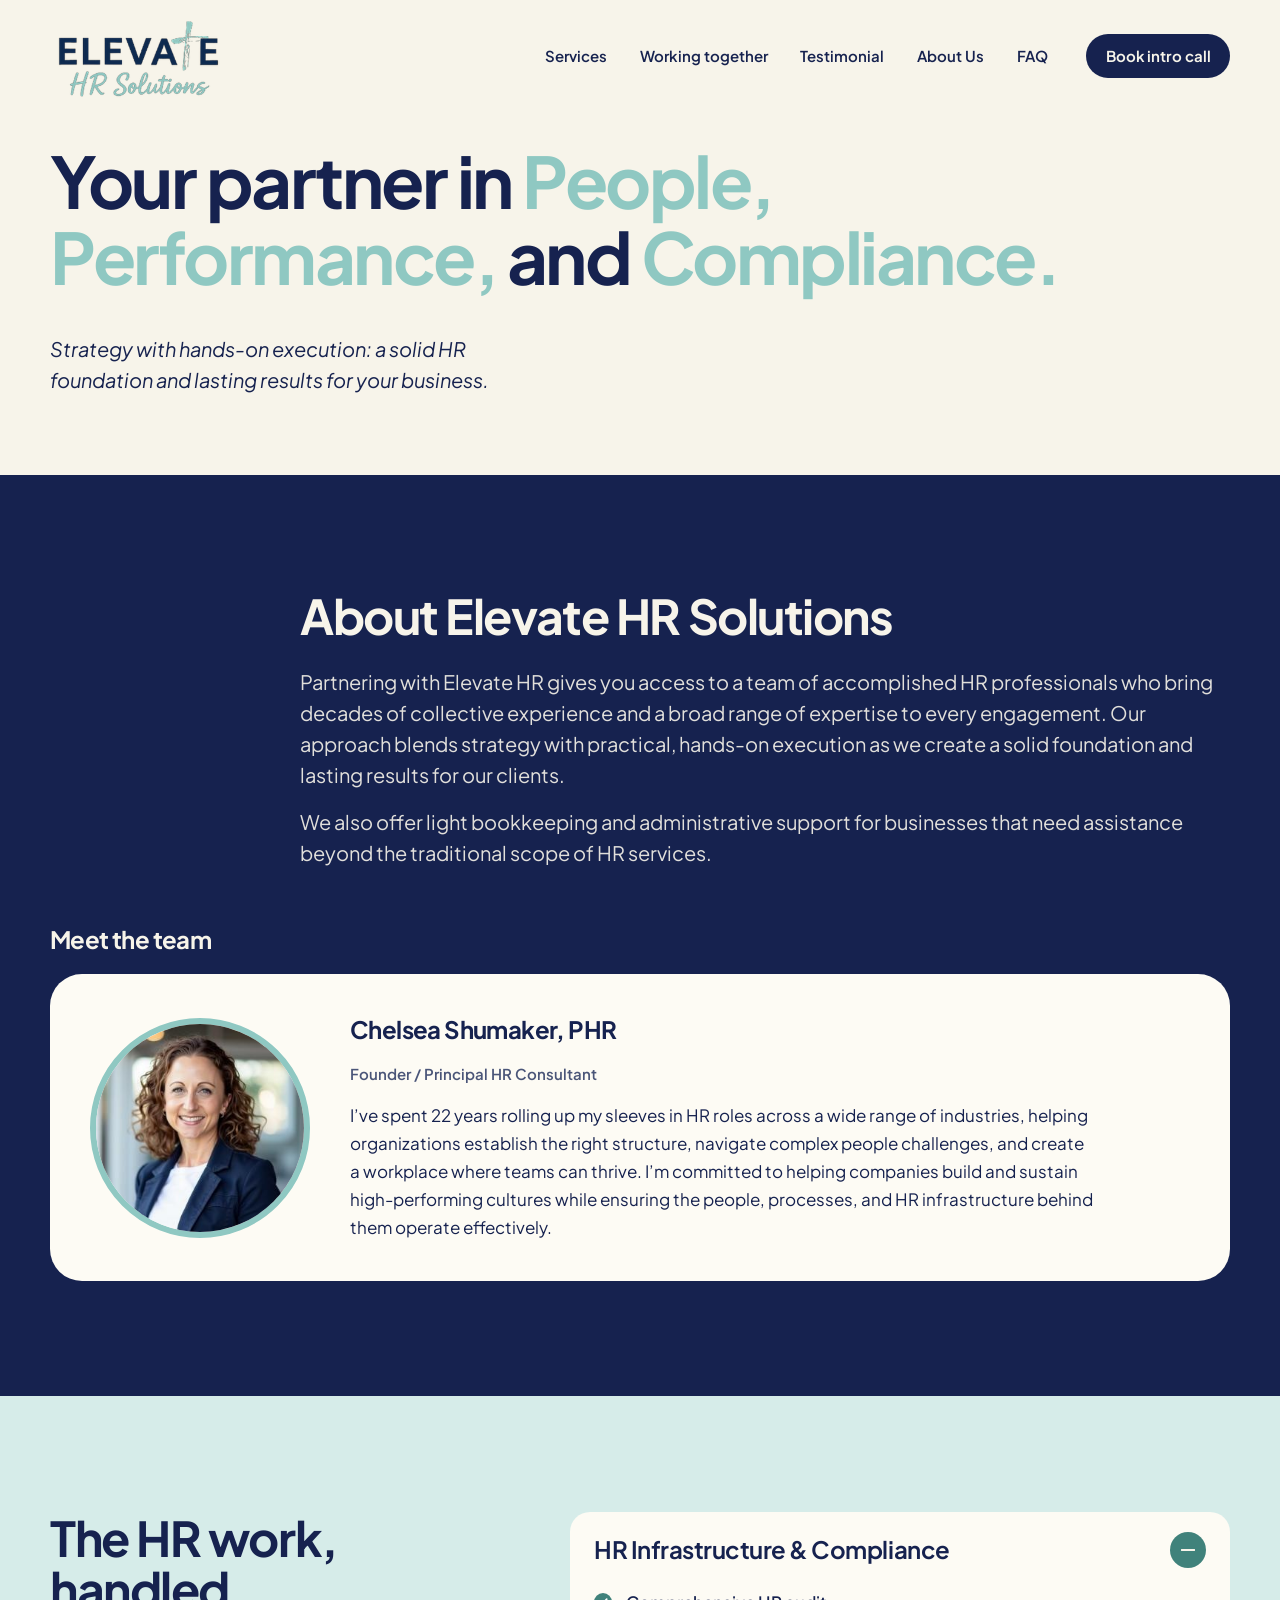
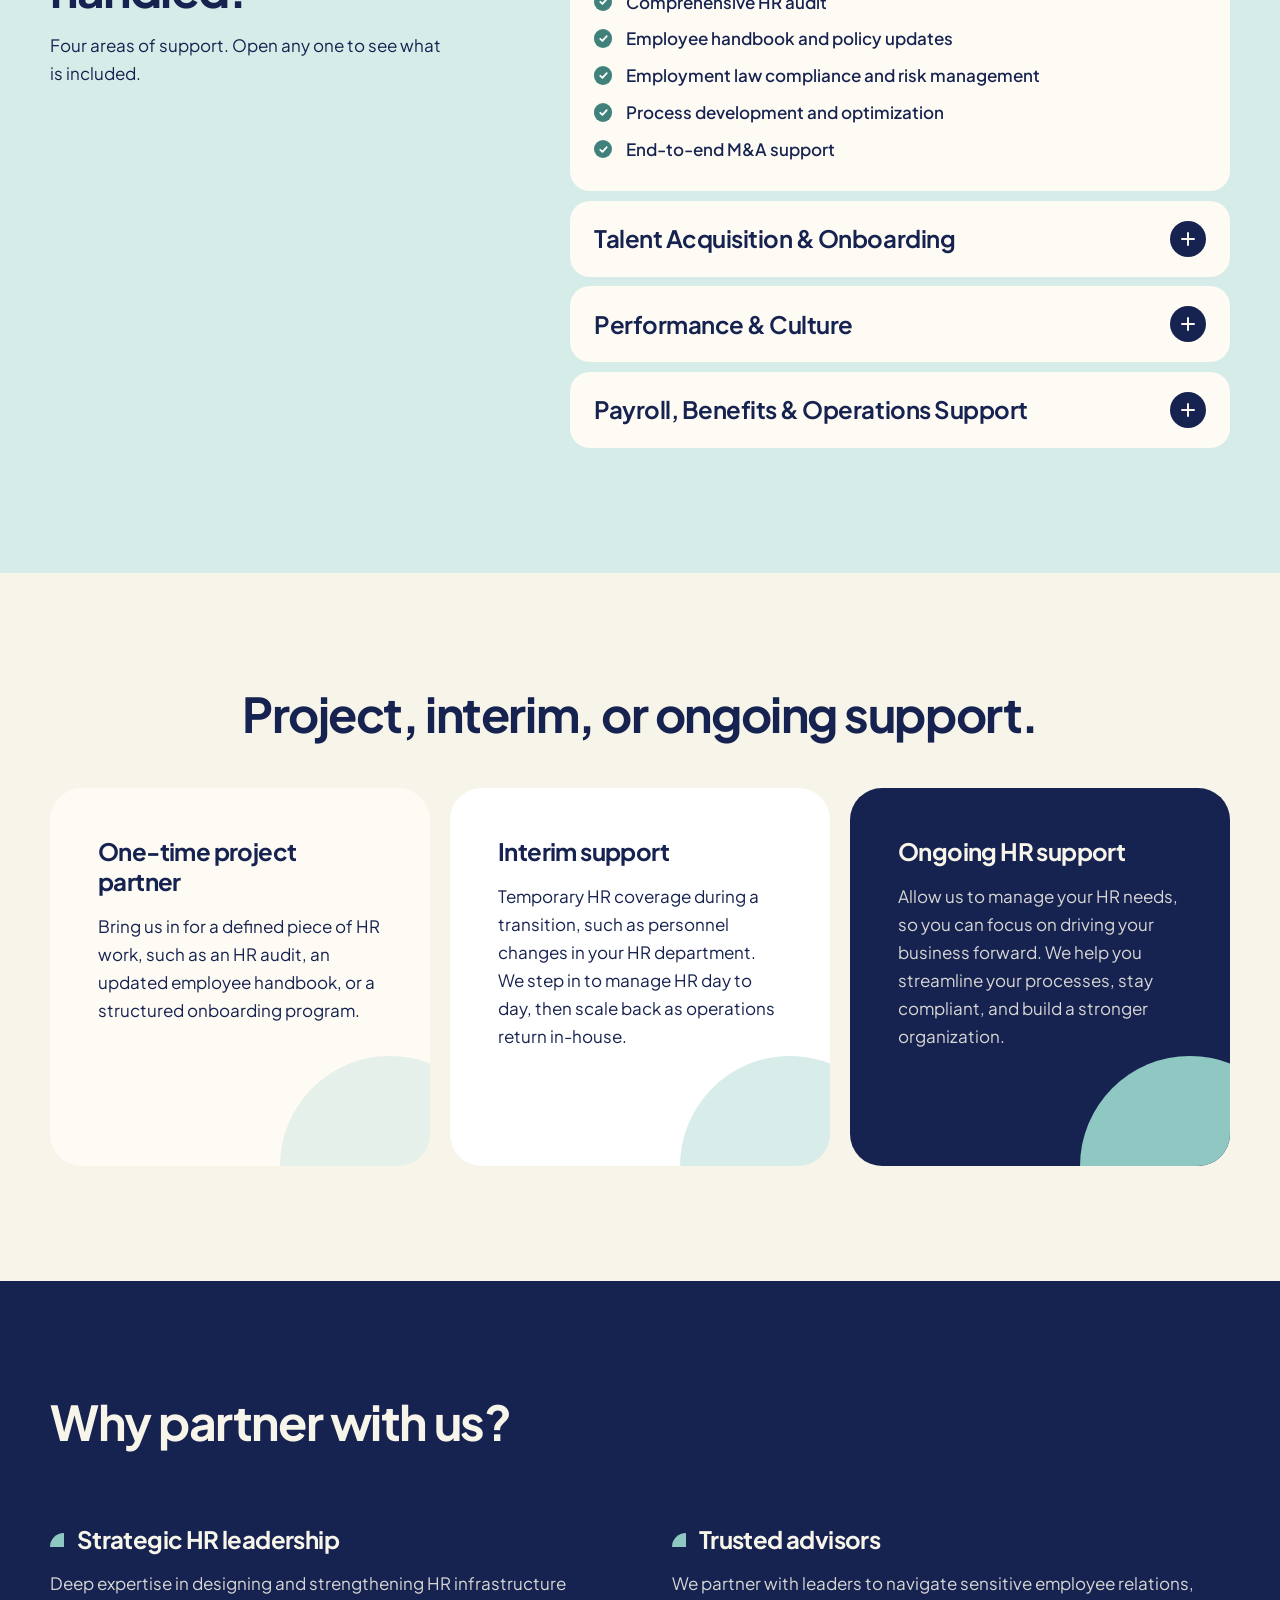
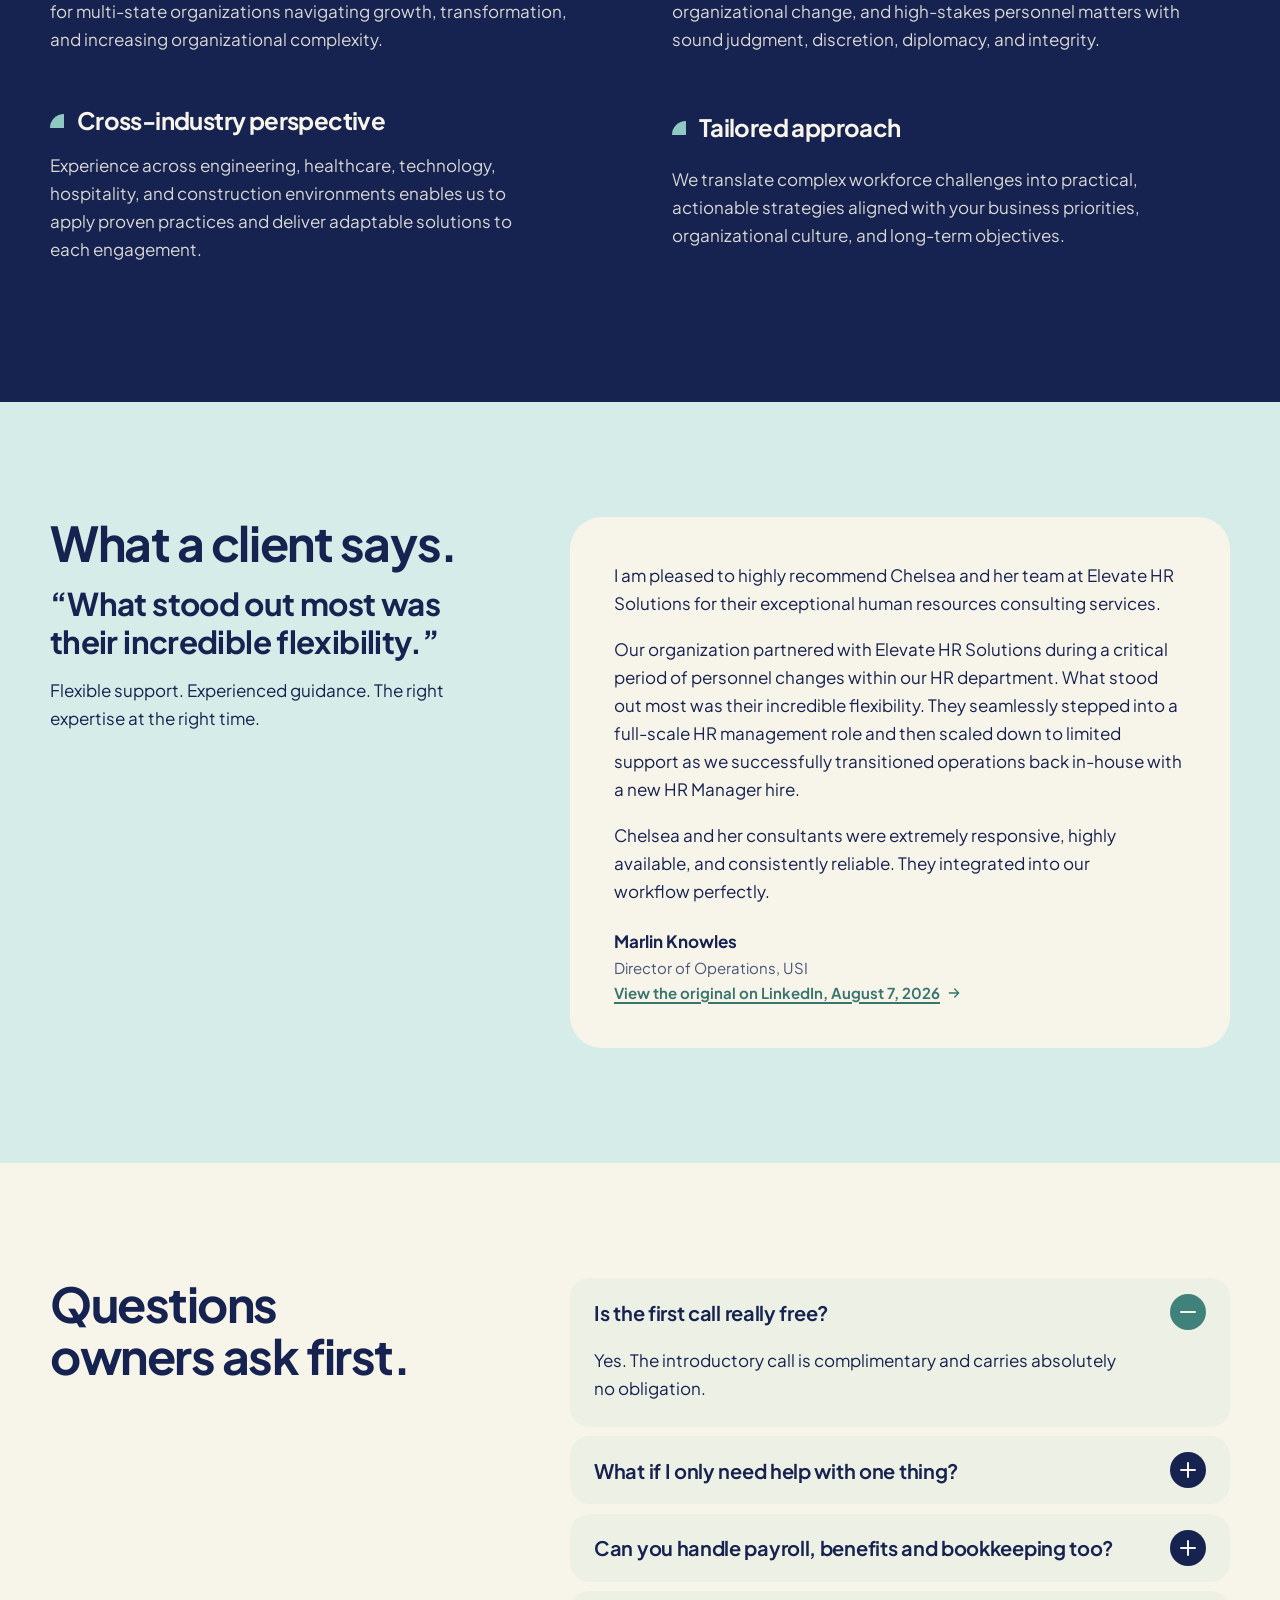
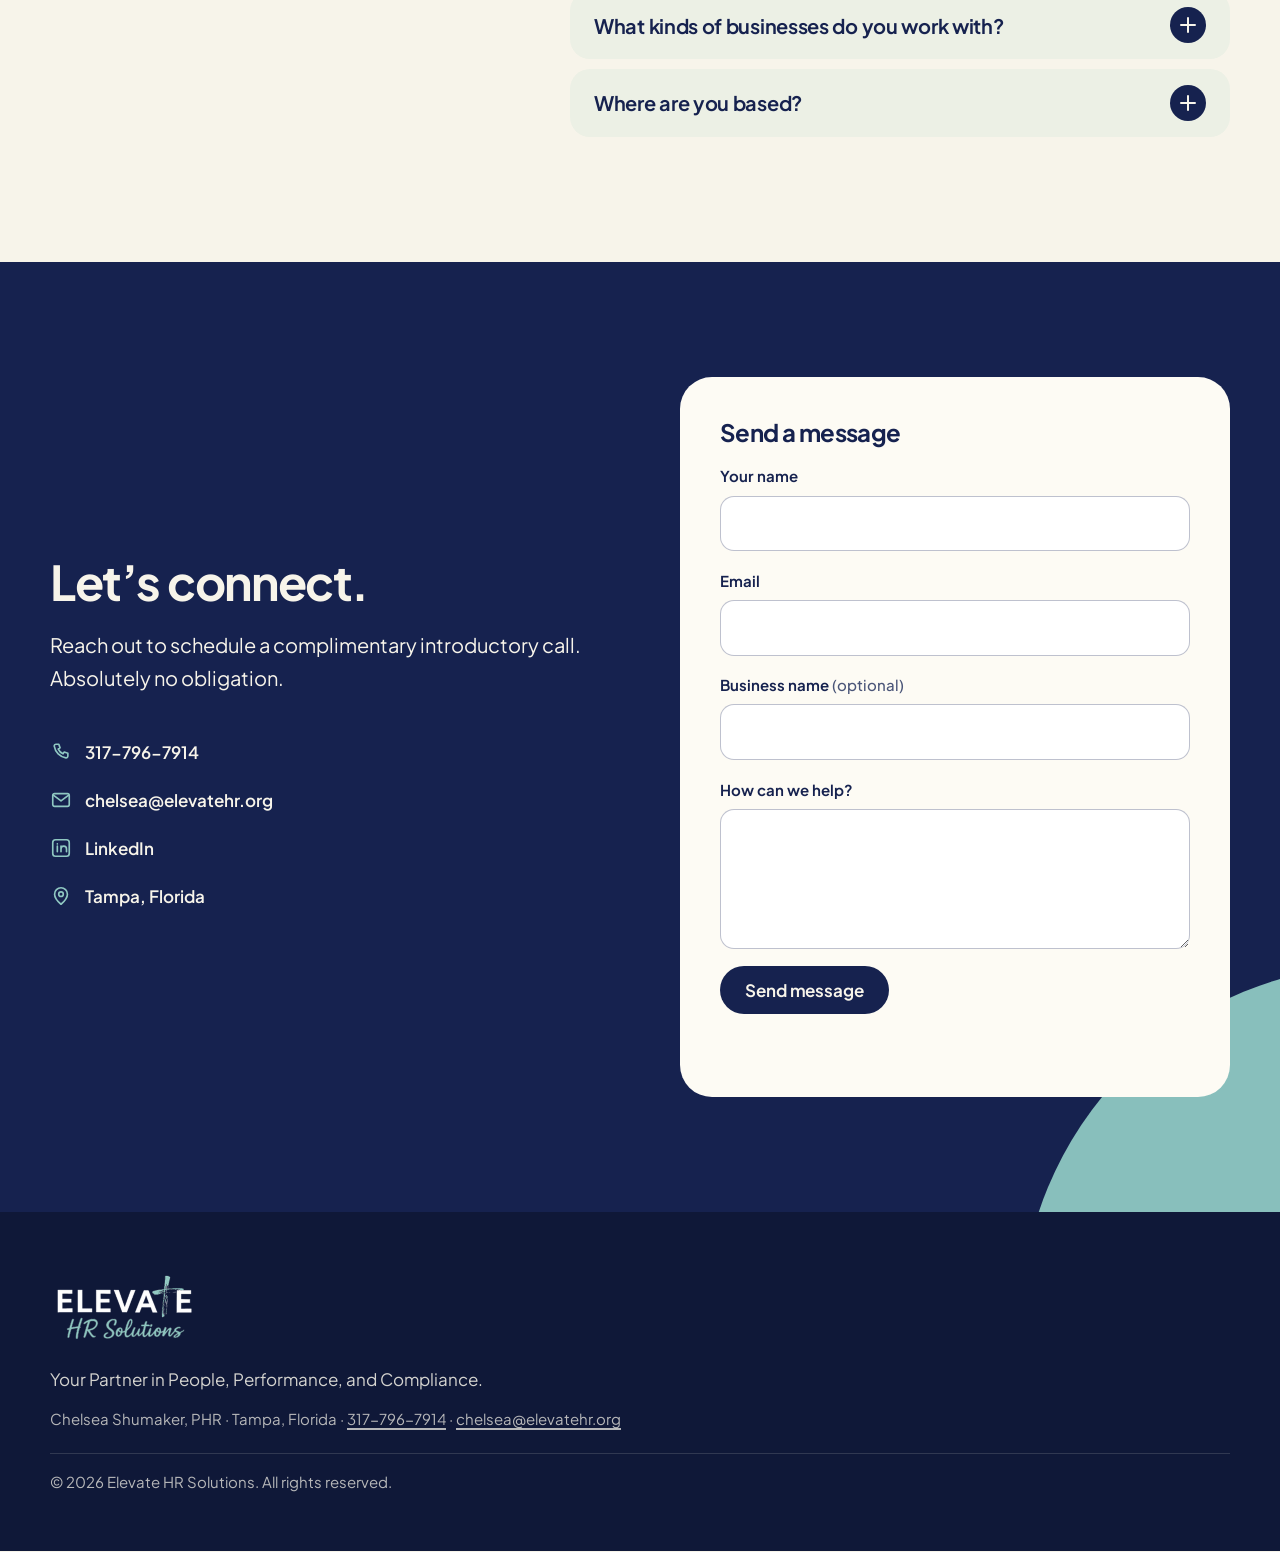
==== commit 56d652ba: "About title moves right with its paragraphs Co-Authored-By: Claude Sonnet 5.5 <noreply@anthropic.com" ====
--- a/index.html
+++ b/index.html
@@ -2,7 +2,7 @@
 <html lang="en">
 <head>
 <meta charset="utf-8">
-<meta name="viewport" content="width=900, viewport-fit=cover">
+<meta name="viewport" content="width=device-width, initial-scale=1, viewport-fit=cover">
 <title>Elevate HR Solutions | HR Consulting in Tampa, Florida</title>
 <meta name="description" content="Elevate HR Solutions is the HR consultancy founded by Chelsea Shumaker, PHR: HR compliance, hiring and onboarding, performance and culture, and payroll and benefits support. Book a free intro call.">
 <meta name="robots" content="noindex, nofollow">
@@ -93,10 +93,12 @@
 <!-- ABOUT US -->
 <section class="section section-navy" id="about" aria-labelledby="about-h" data-sec="about-intro">
   <div class="wrap">
+    <div class="about-col">
     <h2 class="h-section" id="about-h" data-reveal>About Elevate HR Solutions</h2>
     <div class="about-intro" data-reveal>
       <p>Partnering with Elevate HR gives you access to a team of accomplished HR professionals who bring decades of collective experience and a broad range of expertise to every engagement. Our approach blends strategy with practical, hands-on execution as we create a solid foundation and lasting results for our clients.</p>
       <p>We also offer light bookkeeping and administrative support for businesses that need assistance beyond the traditional scope of HR services.</p>
+    </div>
     </div>
     <h3 class="about-team-h" data-reveal>Meet the team</h3>
     <div class="team" data-reveal>
@@ -327,6 +329,12 @@
   </div>
 </footer>
 
+<!-- Phone quick actions -->
+<div class="dock" id="dock">
+  <a class="btn btn-ghost" href="tel:+13177967914">Call Chelsea</a>
+  <a class="btn btn-primary" href="#contact" data-book>Book intro call</a>
+</div>
+
 <script src="js/main.js"></script>
 </body>
 </html>
--- a/css/styles.css
+++ b/css/styles.css
@@ -184,7 +184,6 @@
 .hero { padding: 7.25rem 0 3.5rem; overflow: clip; }
 .hero-grid { display: grid; gap: 2.5rem; align-items: center; }
 .hero-copy { display: grid; gap: 1.5rem; justify-items: start; }
-@media (min-width: 900px) { .hero-copy { padding-left: var(--c-left, 0px); } } /* set from the C of Compliance by main.js */
 .hero-grid > .h-display { text-wrap: pretty; }
 .line { display: block; overflow: hidden; padding: 0.04em 0.1em 0.14em 0; margin: -0.04em -0.1em -0.14em 0; }
 .w { display: inline-block; }
@@ -445,6 +444,7 @@
 
 /* about section on the home page */
 .about-intro { display: grid; gap: 1rem; margin-top: 1.5rem; max-width: 62ch; }
+@media (min-width: 900px) { .about-col { margin-left: auto; max-width: 62ch; font-size: var(--t-lead); } } /* title and paragraphs sit together against the right edge, level with the team card */
 .about-intro p { color: rgba(247, 244, 234, 0.9); font-size: var(--t-lead); line-height: 1.55; }
 .about-team-h { margin-top: clamp(2.5rem, 5vw, 3.5rem); font-size: var(--t-h3); letter-spacing: -0.025em; color: var(--cream); }
 .about-team-h + .team { margin-top: 1.25rem; }
@@ -459,6 +459,24 @@
 .nav-links a:focus-visible, .nav-sheet a:focus-visible { background: rgb(var(--navy-rgb) / 0.07); outline: 2px solid var(--teal-strong); outline-offset: 2px; }
 .nav-links a[aria-current="true"], .nav-sheet a[aria-current="true"] { background: var(--mint); }
 
-/* narrow desktop widths (and phones shown at 900px): keep the menu on one line */
-.nav-links a { white-space: nowrap; }
-@media (min-width: 900px) and (max-width: 1100px) { .nav-links a { padding-inline: 0.6rem; } .nav-inner { gap: 1rem; } }
+/* Phones: tighter vertical rhythm, a thumb-reach action bar */
+.dock { display: none; }
+@media (max-width: 899px) {
+  .section { padding: 3.5rem 0; }
+  .mode { padding-bottom: 5.25rem; }
+  .about-intro p { font-size: var(--t-body); line-height: 1.6; }
+  .why > div { padding: 1.1rem 0; }
+  .why { margin-top: 2rem; }
+  body { padding-bottom: calc(5.25rem + env(safe-area-inset-bottom, 0px)); }
+  .dock {
+    position: fixed; inset: auto 0 0 0; z-index: 40; display: grid; grid-template-columns: 1fr 1.4fr; gap: 0.6rem;
+    padding: 0.7rem var(--gutter) calc(0.7rem + env(safe-area-inset-bottom, 0px));
+    background: rgb(247 244 234 / 0.88); -webkit-backdrop-filter: blur(16px) saturate(1.5); backdrop-filter: blur(16px) saturate(1.5);
+    box-shadow: 0 -1px 0 rgb(var(--navy-rgb) / 0.08);
+    transition: transform 0.35s var(--ease-out), opacity 0.25s;
+  }
+  .dock .btn { min-height: 50px; padding-inline: 1rem; }
+  .dock.is-away { transform: translateY(110%); opacity: 0; pointer-events: none; }
+}
+@media (prefers-reduced-transparency: reduce) { .dock { background: var(--cream); -webkit-backdrop-filter: none; backdrop-filter: none; } }
+@media (prefers-reduced-motion: reduce) { .dock { transition: opacity 0.2s; } .dock.is-away { transform: none; } }
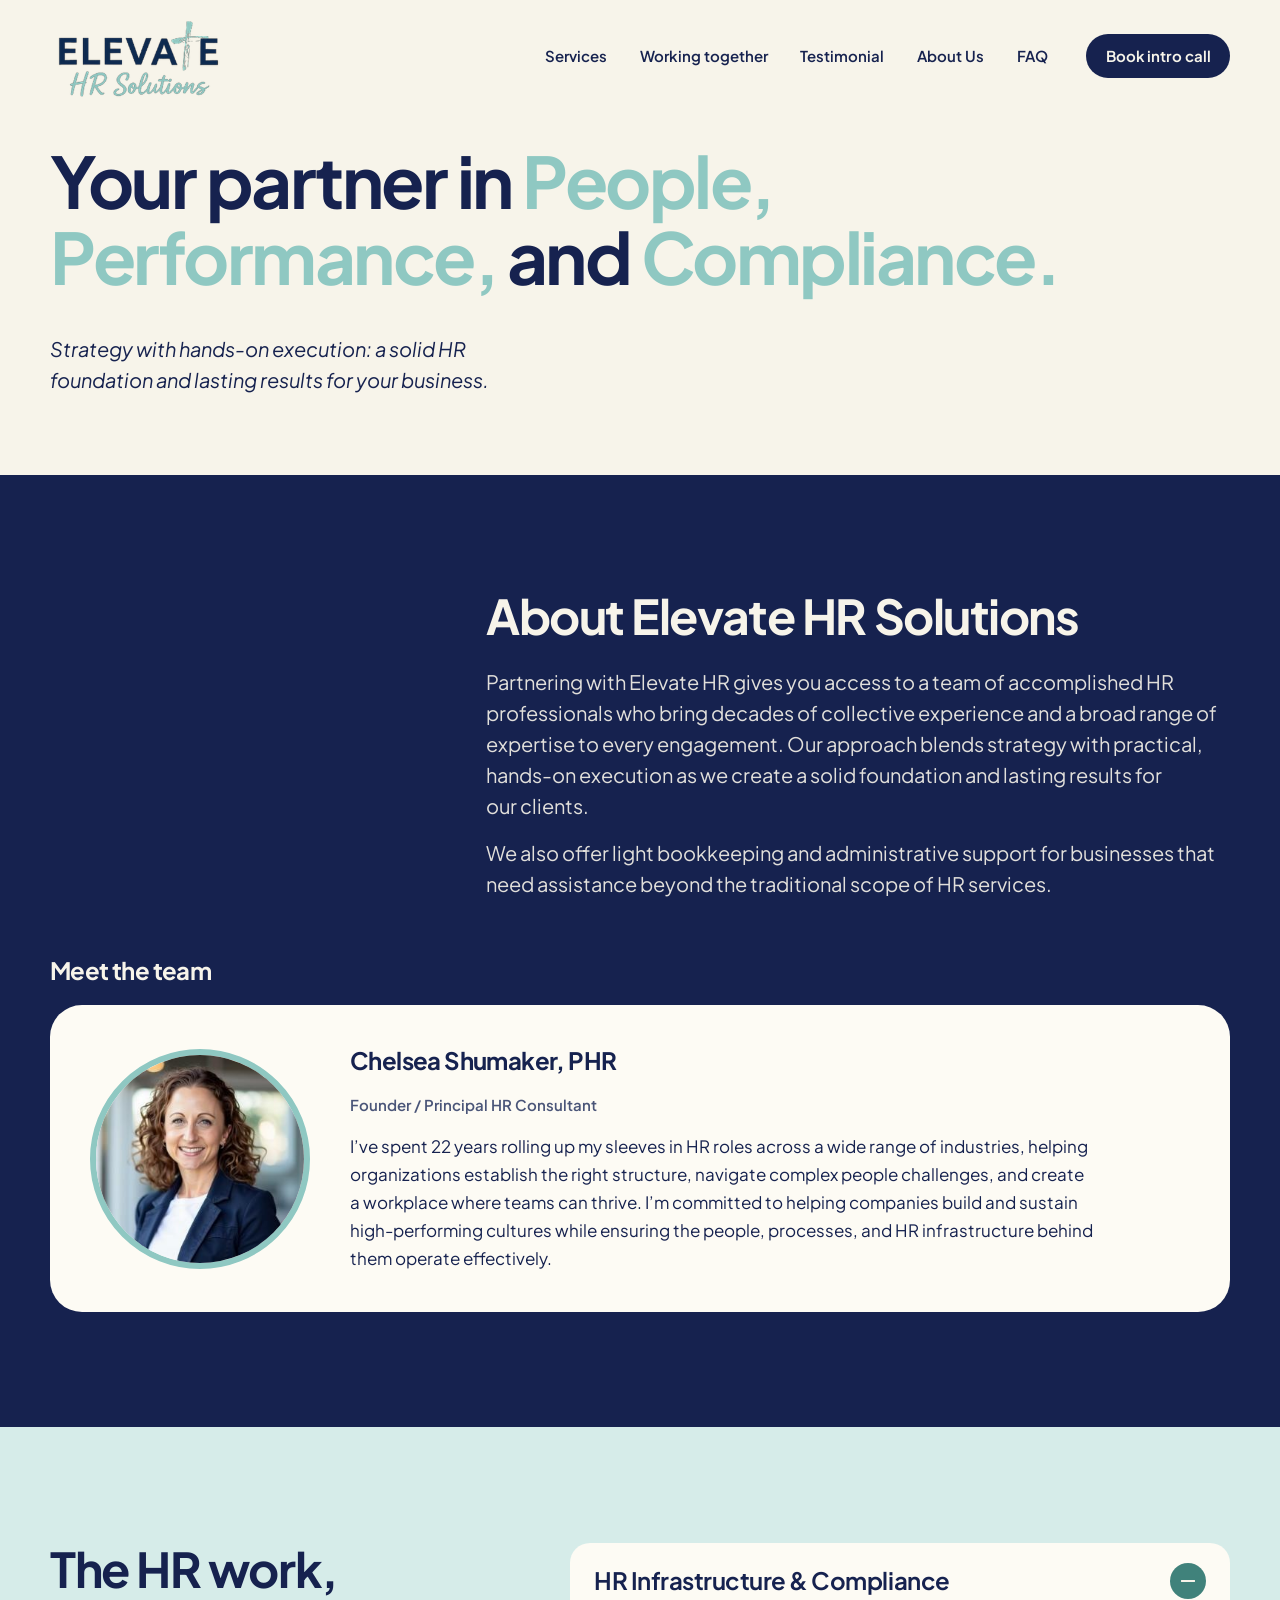
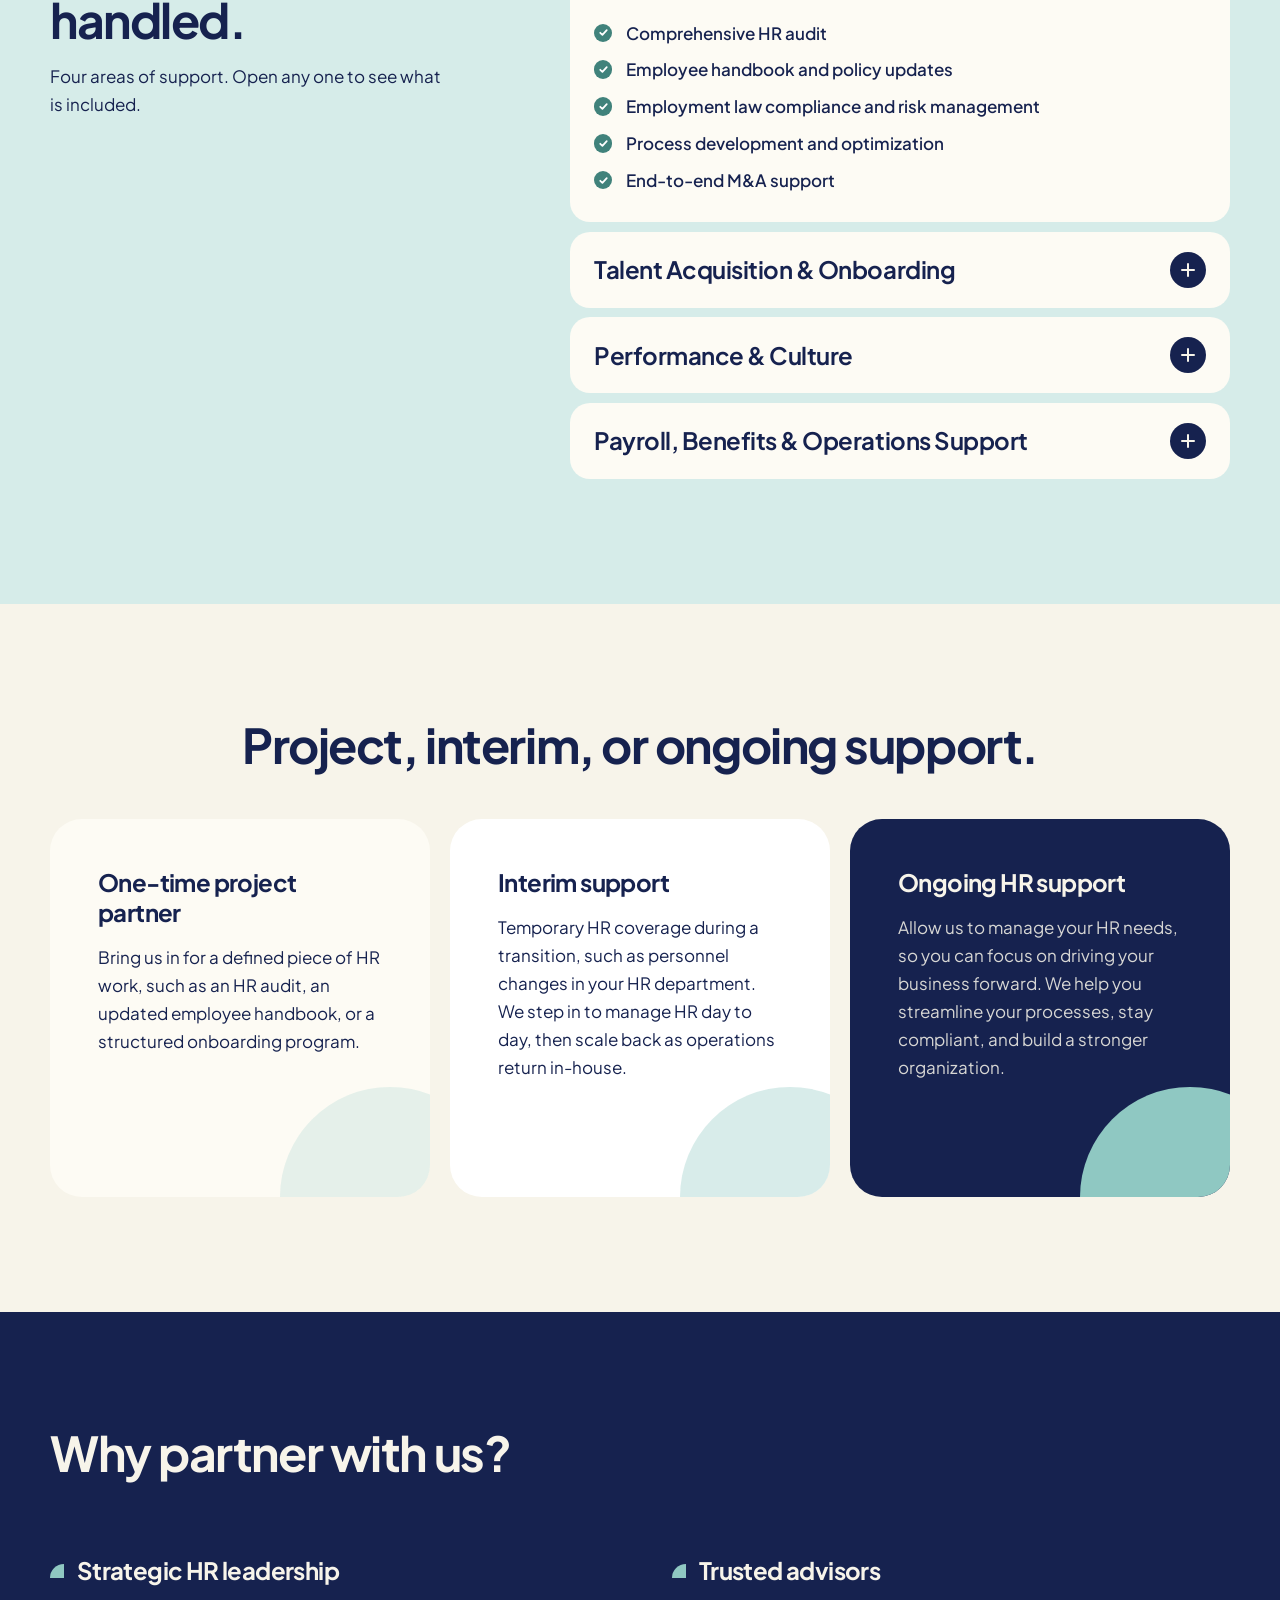
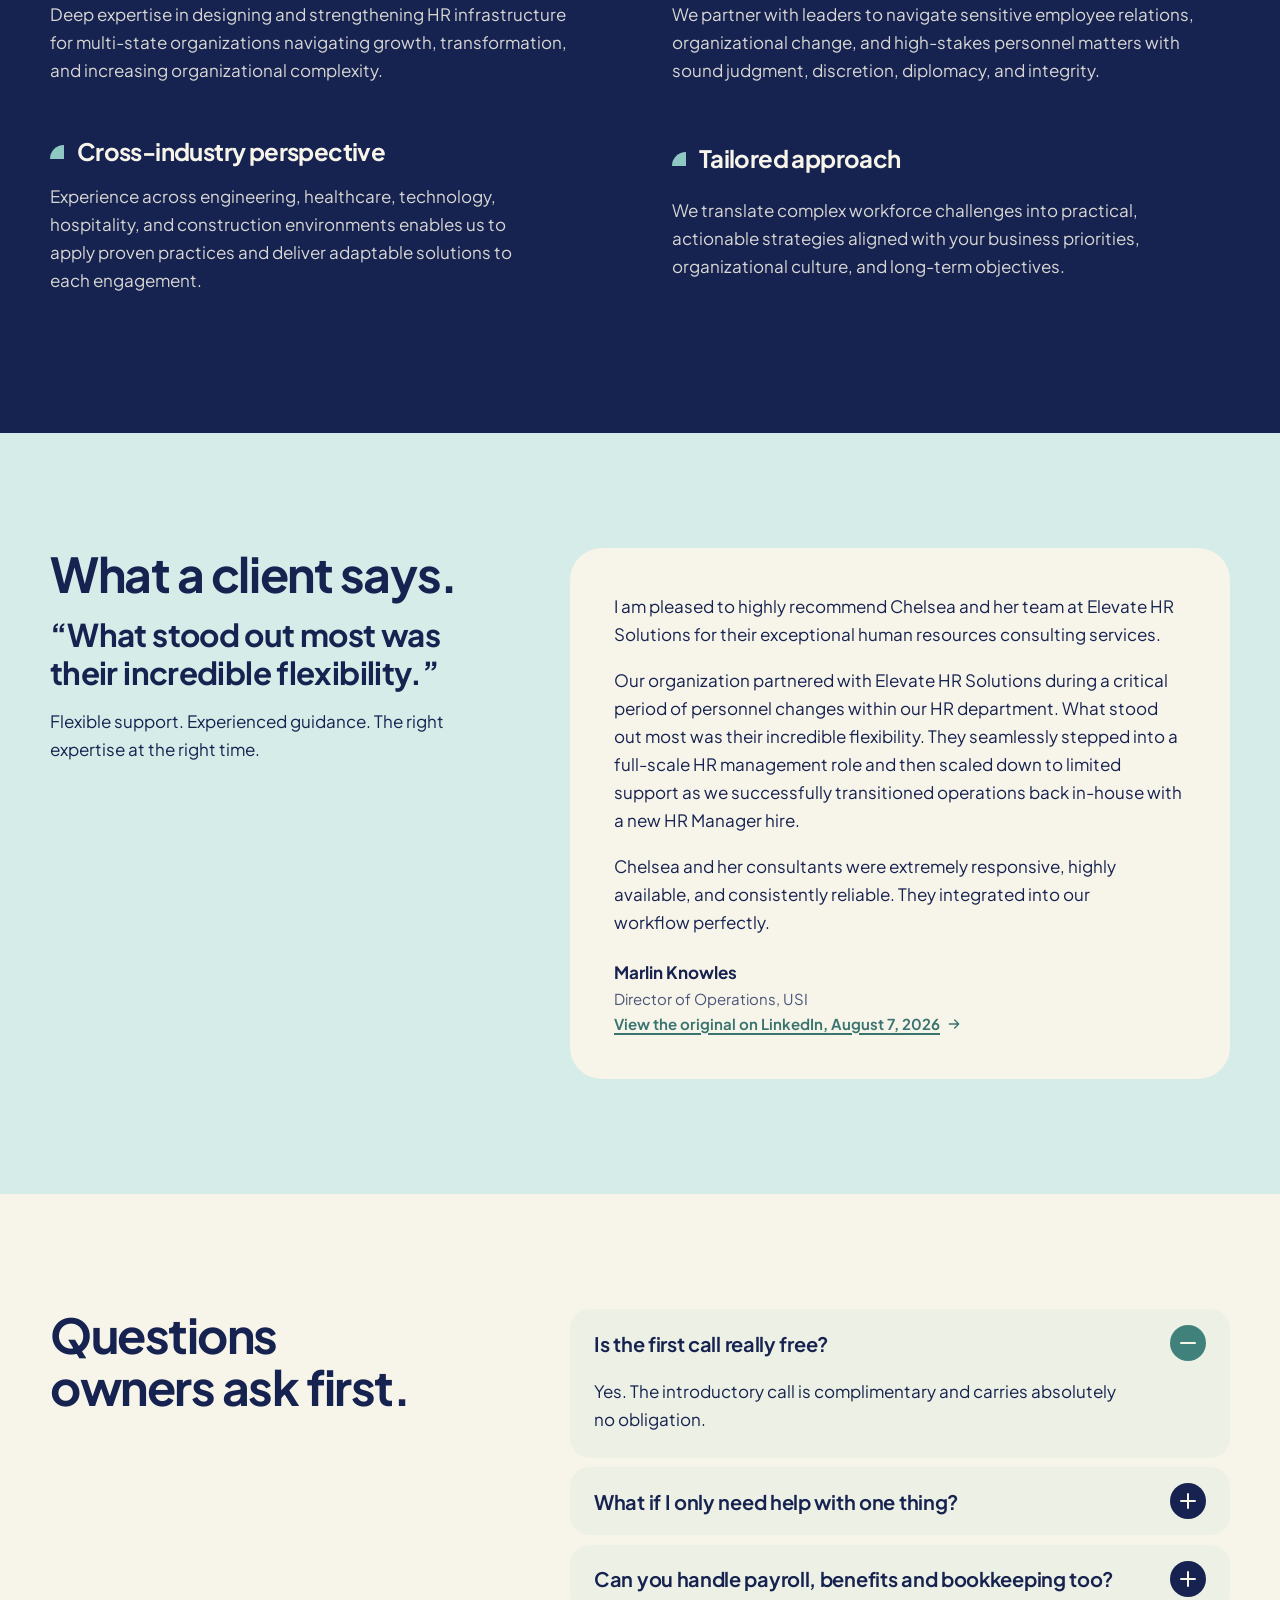
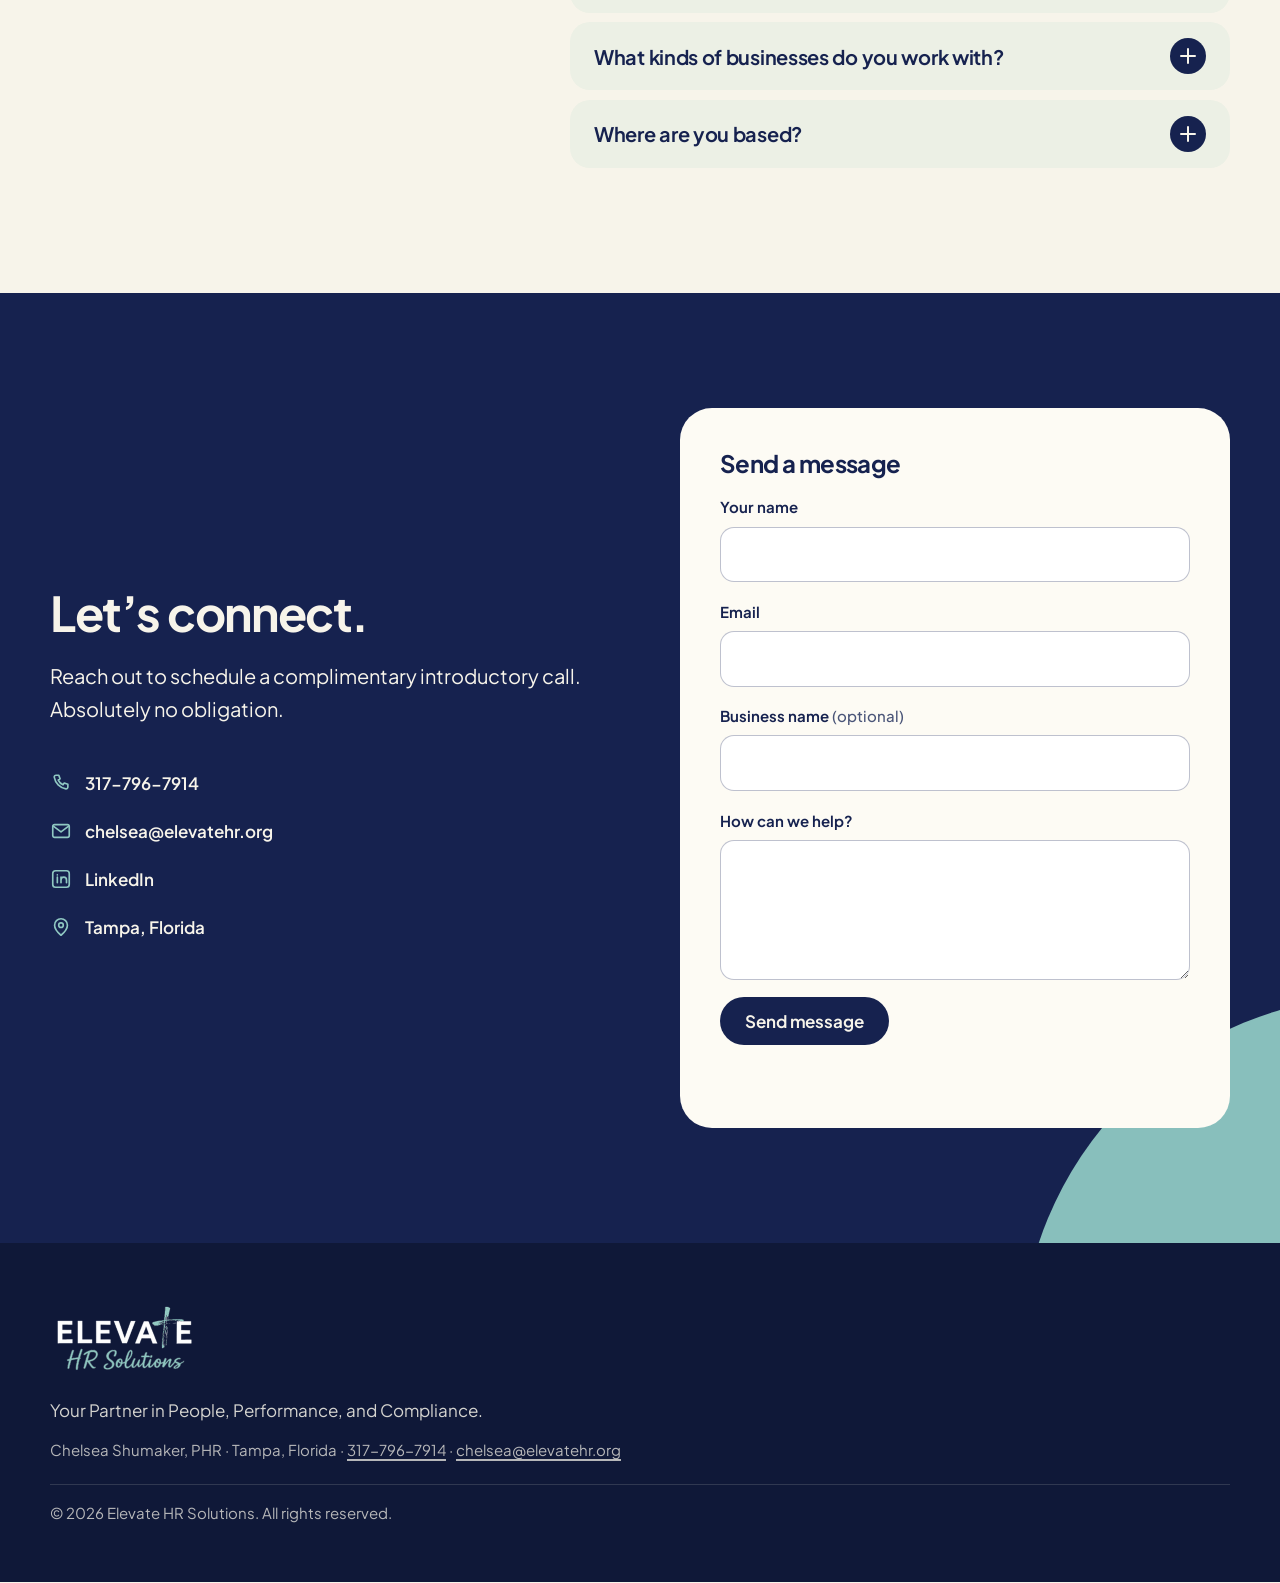
==== commit b57d5dee: "SEO: shorter meta description, add areaServed to schema" ====
--- a/index.html
+++ b/index.html
@@ -4,7 +4,7 @@
 <meta charset="utf-8">
 <meta name="viewport" content="width=device-width, initial-scale=1, viewport-fit=cover">
 <title>Elevate HR Solutions | HR Consulting in Tampa, Florida</title>
-<meta name="description" content="Elevate HR Solutions is the HR consultancy founded by Chelsea Shumaker, PHR: HR compliance, hiring and onboarding, performance and culture, and payroll and benefits support. Book a free intro call.">
+<meta name="description" content="HR consulting in Tampa, FL from Chelsea Shumaker, PHR: compliance, hiring, performance and payroll support. Book a free intro call.">
 <meta name="robots" content="noindex, nofollow">
 <meta name="theme-color" content="#F7F4EA">
 <link rel="canonical" href="https://tehchaoz.github.io/elevate-hr-solutions/">
@@ -37,6 +37,7 @@
   "email": "chelsea@elevatehr.org",
   "image": "https://tehchaoz.github.io/elevate-hr-solutions/assets/chelsea-headshot.jpg",
   "address": { "@type": "PostalAddress", "addressLocality": "Tampa", "addressRegion": "FL", "addressCountry": "US" },
+  "areaServed": [ { "@type": "City", "name": "Tampa" }, { "@type": "State", "name": "Florida" } ],
   "founder": { "@type": "Person", "name": "Chelsea Shumaker", "jobTitle": "Founder / Principal HR Consultant", "honorificSuffix": "PHR" },
   "sameAs": ["https://www.linkedin.com/company/elevate-hrsolutions"]
 }
--- a/css/styles.css
+++ b/css/styles.css
@@ -444,7 +444,7 @@
 
 /* about section on the home page */
 .about-intro { display: grid; gap: 1rem; margin-top: 1.5rem; max-width: 62ch; }
-@media (min-width: 900px) { .about-col { margin-left: auto; max-width: 62ch; font-size: var(--t-lead); } } /* title and paragraphs sit together against the right edge, level with the team card */
+@media (min-width: 900px) { .about-col { margin-left: auto; max-width: 62ch; } } /* title and paragraphs sit together against the right edge, level with the team card */
 .about-intro p { color: rgba(247, 244, 234, 0.9); font-size: var(--t-lead); line-height: 1.55; }
 .about-team-h { margin-top: clamp(2.5rem, 5vw, 3.5rem); font-size: var(--t-h3); letter-spacing: -0.025em; color: var(--cream); }
 .about-team-h + .team { margin-top: 1.25rem; }
